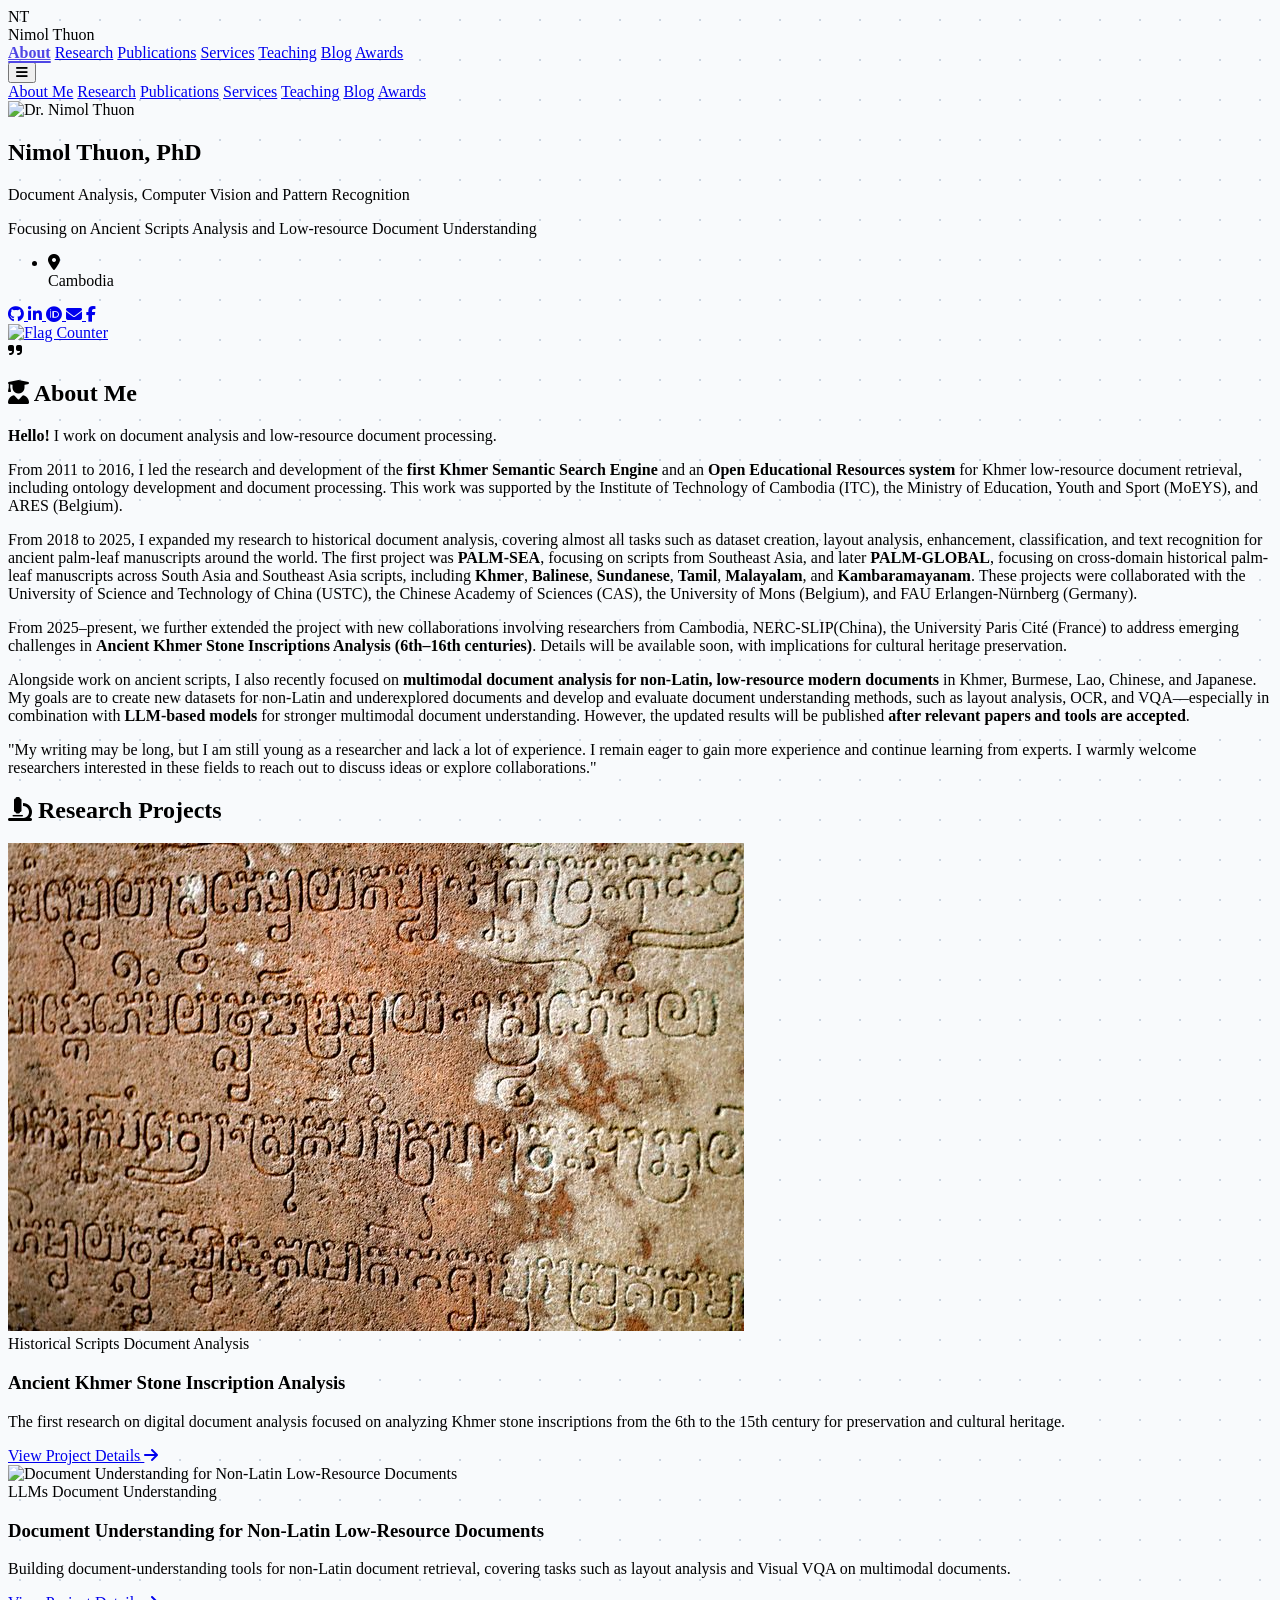
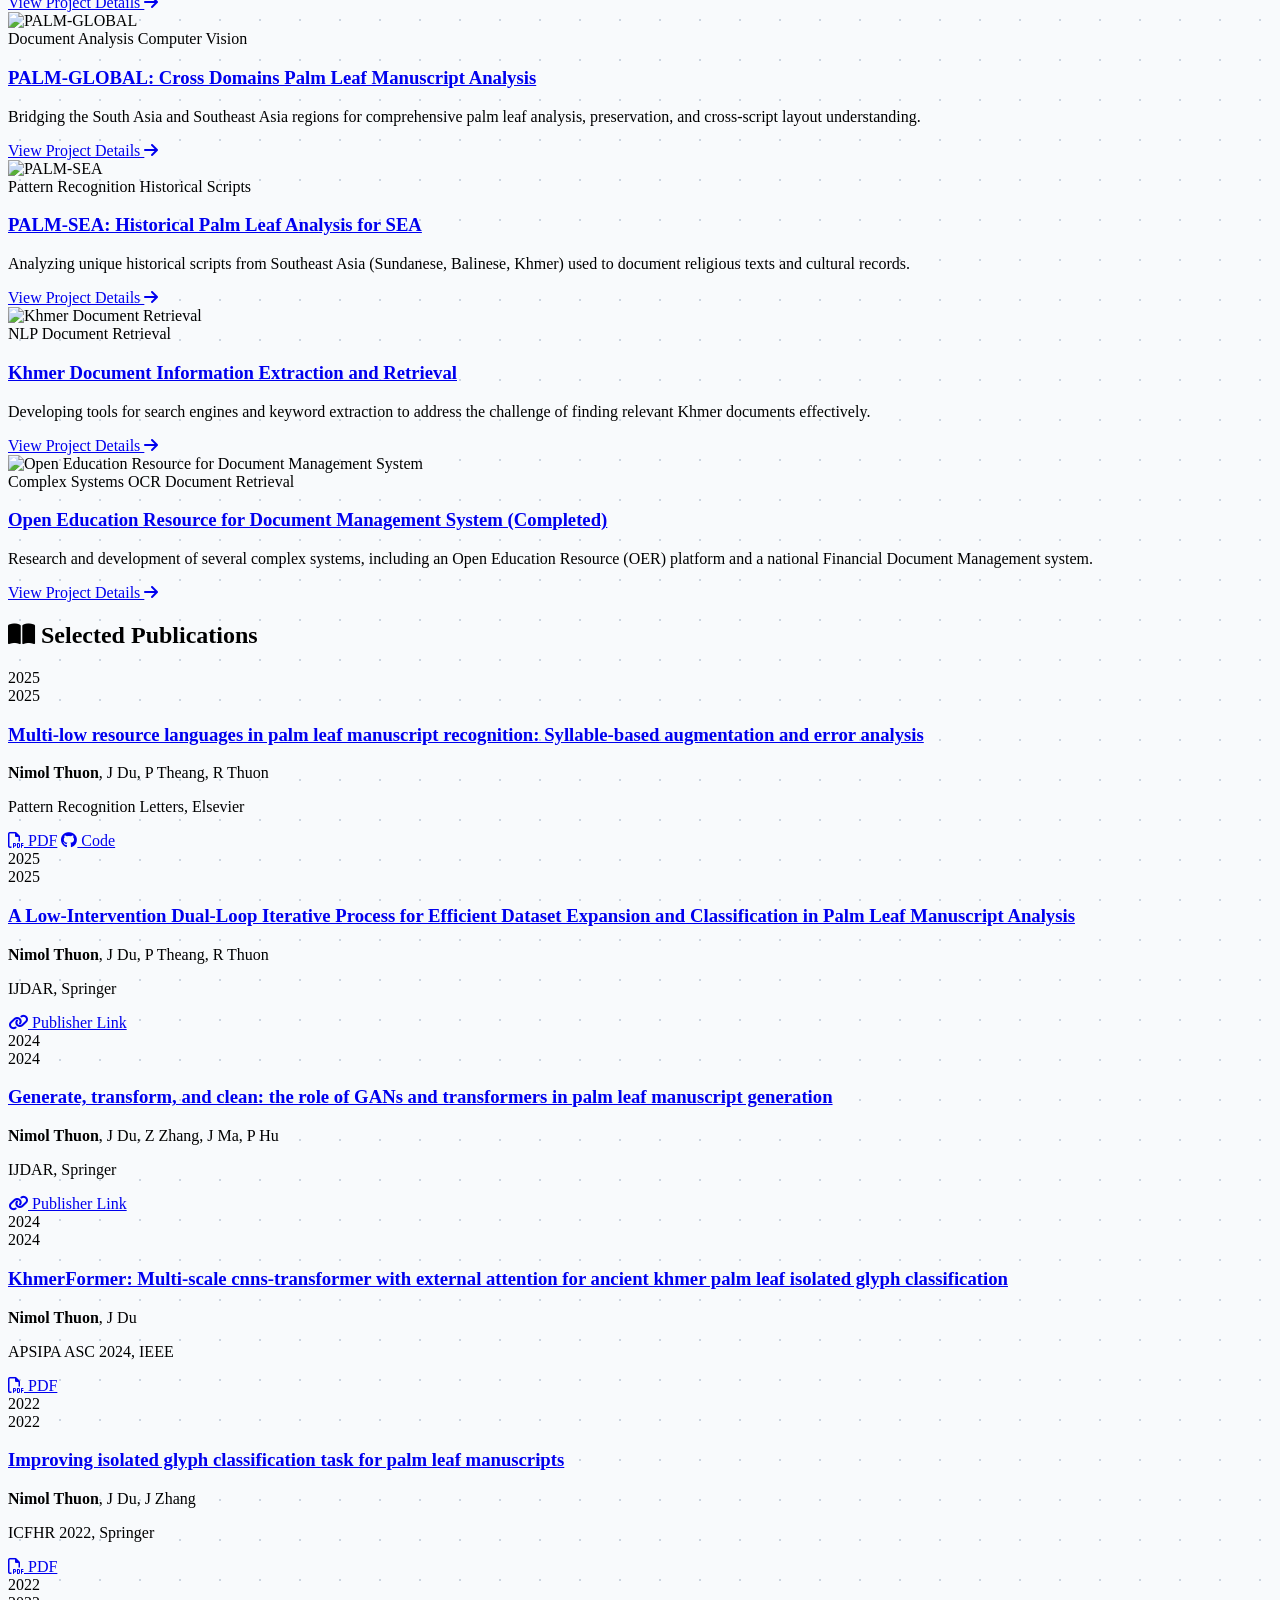
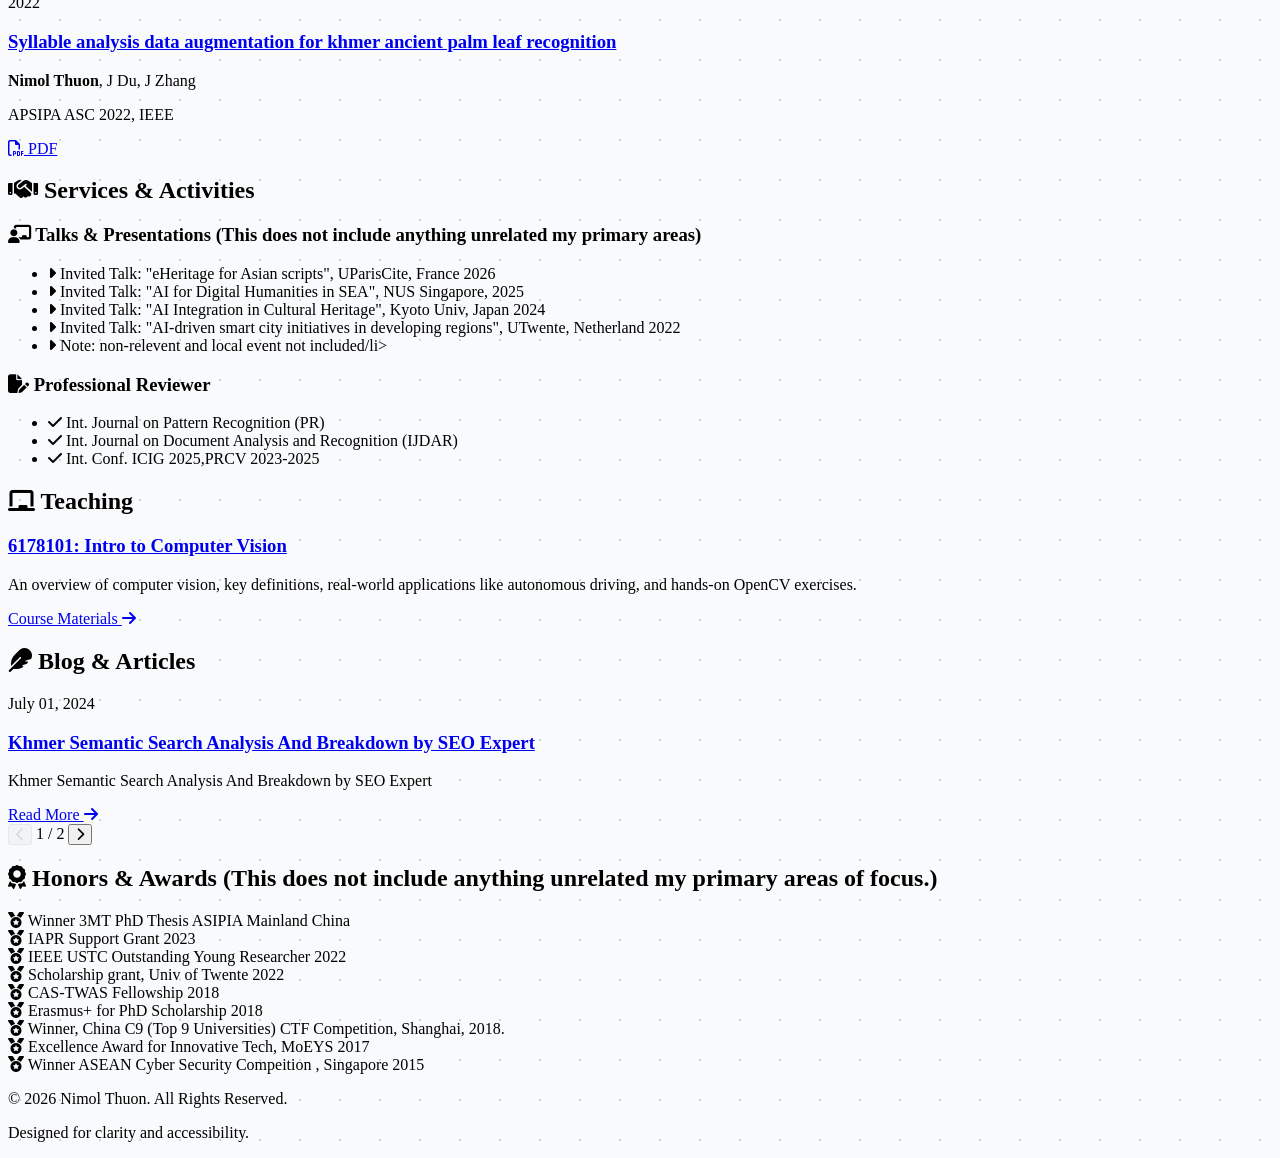
==== index.html @ baeb7741 "Update index.html" ====
<!DOCTYPE html>
<html lang="en" class="scroll-smooth">
<head>
    <meta charset="UTF-8">
    <meta name="viewport" content="width=device-width, initial-scale=1.0">
    <title>Nimol Thuon - Academic Profile</title>
    <!-- Tailwind CSS -->
    <script src="https://cdn.tailwindcss.com"></script>
    <!-- Google Fonts: Inter & Merriweather (for a professional academic touch) -->
    <link rel="preconnect" href="https://fonts.googleapis.com">
    <link rel="preconnect" href="https://fonts.gstatic.com" crossorigin>
    <link href="https://fonts.googleapis.com/css2?family=Inter:wght@300;400;500;600;700&family=Merriweather:ital,wght@0,400;0,700;1,400&display=swap" rel="stylesheet">
    <!-- Font Awesome for icons -->
    <link rel="stylesheet" href="https://cdnjs.cloudflare.com/ajax/libs/font-awesome/6.4.0/css/all.min.css">
    
    <script>
        tailwind.config = {
            theme: {
                extend: {
                    fontFamily: {
                        sans: ['Inter', 'sans-serif'],
                        serif: ['Merriweather', 'serif'],
                    },
                    colors: {
                        brand: {
                            50: '#eef2ff',
                            100: '#e0e7ff',
                            500: '#6366f1',
                            600: '#4f46e5',
                            700: '#4338ca',
                            900: '#312e81',
                        }
                    }
                }
            }
        }
    </script>
    <style>
        /* Custom styles & smooth visual enhancements */
        body {
            background-color: #f8fafc;
            background-image: radial-gradient(#cbd5e1 1px, transparent 1px);
            background-size: 40px 40px;
        }
        
        .nav-link.active {
            color: #4f46e5; /* brand-600 */
            font-weight: 600;
        }
        .nav-link.active::after {
            content: '';
            position: absolute;
            bottom: -2px;
            left: 0;
            width: 100%;
            height: 2px;
            background-color: #4f46e5;
            border-radius: 2px;
        }
        .nav-link {
            position: relative;
            transition: all 0.2s ease-in-out;
        }
        
        /* Custom scrollbar */
        ::-webkit-scrollbar { width: 8px; }
        ::-webkit-scrollbar-track { background: transparent; }
        ::-webkit-scrollbar-thumb { background: #cbd5e1; border-radius: 10px; }
        ::-webkit-scrollbar-thumb:hover { background: #94a3b8; }
        
        /* Interactive Cards */
        .hover-card-effect {
            transition: all 0.3s cubic-bezier(0.4, 0, 0.2, 1);
        }
        .hover-card-effect:hover {
            transform: translateY(-4px);
            box-shadow: 0 12px 24px -8px rgba(0, 0, 0, 0.08);
        }
        
        .pagination-btn:disabled {
            opacity: 0.4;
            cursor: not-allowed;
        }
    </style>
</head>
<body class="text-slate-700 font-sans antialiased selection:bg-brand-100 selection:text-brand-900">

    <!-- Top Navigation Bar -->
    <nav class="bg-white/90 backdrop-blur-md shadow-sm fixed top-0 left-0 right-0 z-50 border-b border-slate-200/60">
        <div class="max-w-7xl mx-auto px-4 sm:px-6 lg:px-8">
            <div class="flex items-center justify-between h-16">
                <div class="flex items-center gap-3">
                    <div class="w-8 h-8 rounded-full bg-gradient-to-br from-brand-500 to-indigo-700 text-white flex items-center justify-center font-bold font-serif shadow-sm">NT</div>
                    <span class="font-bold text-lg text-slate-800 tracking-tight">Nimol Thuon</span>
                </div>
                <div class="hidden md:block">
                    <div id="nav-links" class="ml-10 flex items-baseline space-x-6">
                        <a href="#about" class="nav-link py-2 text-sm font-medium text-slate-600 hover:text-brand-600">About</a>
                        <a href="#research" class="nav-link py-2 text-sm font-medium text-slate-600 hover:text-brand-600">Research</a>
                        <a href="#publications" class="nav-link py-2 text-sm font-medium text-slate-600 hover:text-brand-600">Publications</a>
                        <a href="#services" class="nav-link py-2 text-sm font-medium text-slate-600 hover:text-brand-600">Services</a>
                        <a href="#teaching" class="nav-link py-2 text-sm font-medium text-slate-600 hover:text-brand-600">Teaching</a>
                        <a href="#news" class="nav-link py-2 text-sm font-medium text-slate-600 hover:text-brand-600">Blog</a>
                        <a href="#awards" class="nav-link py-2 text-sm font-medium text-slate-600 hover:text-brand-600">Awards</a>
                    </div>
                </div>
                <!-- Mobile menu button -->
                <div class="-mr-2 flex md:hidden">
                    <button id="mobile-menu-button" type="button" class="inline-flex items-center justify-center p-2 rounded-md text-slate-500 hover:text-brand-600 hover:bg-brand-50 focus:outline-none transition-colors" aria-controls="mobile-menu" aria-expanded="false">
                        <i class="fa-solid fa-bars text-xl"></i>
                    </button>
                </div>
            </div>
        </div>
        <!-- Mobile menu -->
        <div class="md:hidden hidden bg-white border-t border-slate-100 shadow-lg absolute w-full" id="mobile-menu">
            <div class="px-4 pt-2 pb-4 space-y-1">
                <a href="#about" class="block px-3 py-2 rounded-md text-base font-medium text-slate-600 hover:text-brand-600 hover:bg-brand-50">About Me</a>
                <a href="#research" class="block px-3 py-2 rounded-md text-base font-medium text-slate-600 hover:text-brand-600 hover:bg-brand-50">Research</a>
                <a href="#publications" class="block px-3 py-2 rounded-md text-base font-medium text-slate-600 hover:text-brand-600 hover:bg-brand-50">Publications</a>
                <a href="#services" class="block px-3 py-2 rounded-md text-base font-medium text-slate-600 hover:text-brand-600 hover:bg-brand-50">Services</a>
                <a href="#teaching" class="block px-3 py-2 rounded-md text-base font-medium text-slate-600 hover:text-brand-600 hover:bg-brand-50">Teaching</a>
                <a href="#news" class="block px-3 py-2 rounded-md text-base font-medium text-slate-600 hover:text-brand-600 hover:bg-brand-50">Blog</a>
                <a href="#awards" class="block px-3 py-2 rounded-md text-base font-medium text-slate-600 hover:text-brand-600 hover:bg-brand-50">Awards</a>
            </div>
        </div>
    </nav>

    <!-- Main Content -->
    <div class="max-w-7xl mx-auto px-4 sm:px-6 lg:px-8 pt-28 pb-16">
        <div class="lg:flex lg:space-x-10">

            <!-- Left Column (Sticky Profile) -->
            <aside class="lg:w-[320px] lg:shrink-0 lg:sticky lg:top-28 self-start mb-8 lg:mb-0">
                <div class="bg-white/80 backdrop-blur-sm p-8 rounded-2xl shadow-[0_0_40px_-10px_rgba(0,0,0,0.05)] border border-slate-100">
                    <div class="flex flex-col items-center text-center">
                        <div class="relative mb-5 group">
                            <div class="absolute inset-0 bg-brand-500 rounded-full blur opacity-20 group-hover:opacity-40 transition-opacity duration-300"></div>
                            <img src="pics/profile.jpg" 
                                 onerror="this.onerror=null;this.src='https://placehold.co/256x256/eef2ff/4f46e5?text=NT&font=inter';" 
                                 alt="Dr. Nimol Thuon" 
                                 class="relative w-36 h-36 object-cover rounded-full border-4 border-white shadow-md">
                        </div>
                        <h1 class="text-2xl font-bold text-slate-900 tracking-tight">Nimol Thuon, PhD</h1>
                        <p class="mt-2 text-sm text-brand-600 font-medium">Document Analysis, Computer Vision and Pattern Recognition</p>
                        <p class="mt-2 text-xs text-slate-500 px-4">Focusing on Ancient Scripts Analysis and Low-resource Document Understanding</p>
                    </div>
                    
                    <div class="mt-8 pt-6 border-t border-slate-100">
                        <ul class="space-y-4 text-sm text-slate-600">
                            <li class="flex items-center group">
                                <div class="w-8 h-8 rounded-full bg-slate-50 text-slate-400 flex items-center justify-center mr-3 group-hover:bg-brand-50 group-hover:text-brand-600 transition-colors">
                                    <i class="fa-solid fa-location-dot"></i>
                                </div>
                                <span class="font-medium">Cambodia</span>
                            </li>
                        </ul>
                    </div>

             <!-- Social Icons Row -->
<div class="mt-8 flex justify-center gap-3">
  <a href="https://github.com/back-kh" target="_blank" class="w-10 h-10 rounded-full bg-slate-100 text-slate-600 flex items-center justify-center hover:bg-slate-800 hover:text-white transition-all shadow-sm hover:shadow-md" title="GitHub">
    <i class="fa-brands fa-github text-lg"></i>
  </a>

  <a href="https://it.linkedin.com/in/thuon-nimol-12b998282?trk=people_directory" target="_blank" class="w-10 h-10 rounded-full bg-slate-100 text-slate-600 flex items-center justify-center hover:bg-[#0A66C2] hover:text-white transition-all shadow-sm hover:shadow-md" title="LinkedIn">
    <i class="fa-brands fa-linkedin-in text-lg"></i>
  </a>

  <a href="https://orcid.org/0000-0001-6672-1933" target="_blank" class="w-10 h-10 rounded-full bg-slate-100 text-slate-600 flex items-center justify-center hover:bg-[#A6CE39] hover:text-white transition-all shadow-sm hover:shadow-md" title="ORCID">
    <i class="fa-brands fa-orcid text-lg"></i>
  </a>

  <!-- Email -->
  <a href="mailto:nimol.thuon@gmail.com" class="w-10 h-10 rounded-full bg-slate-100 text-slate-600 flex items-center justify-center hover:bg-slate-800 hover:text-white transition-all shadow-sm hover:shadow-md" title="Email">
    <i class="fa-solid fa-envelope text-lg"></i>
  </a>

  <!-- Facebook -->
  <a href="https://www.facebook.com/tttta1212" target="_blank" class="w-10 h-10 rounded-full bg-slate-100 text-slate-600 flex items-center justify-center hover:bg-[#1877F2] hover:text-white transition-all shadow-sm hover:shadow-md" title="Facebook">
    <i class="fa-brands fa-facebook-f text-lg"></i>
  </a>
</div>
                </div>

                <!-- Flag Counter Card -->
                <div class="mt-6 bg-white/80 backdrop-blur-sm p-4 rounded-2xl shadow-[0_0_40px_-10px_rgba(0,0,0,0.05)] border border-slate-100 flex justify-center overflow-hidden">
                    <a href="https://info.flagcounter.com/6BvX" class="opacity-80 hover:opacity-100 transition-opacity">
                        <img src="https://s05.flagcounter.com/count/6BvX/bg_FFFDF7/txt_000000/border_0E73CC/columns_5/maxflags_10/viewers_0/labels_1/pageviews_1/flags_0/percent_1/" alt="Flag Counter" class="rounded" border="0">
                    </a>
                </div>
            </aside>

            <!-- Right Column (Scrollable Content) -->
            <main class="lg:flex-1 space-y-10">
                
                <!-- About Me Section -->
                <section id="about" class="bg-white p-8 md:p-10 rounded-3xl shadow-[0_0_40px_-10px_rgba(0,0,0,0.05)] border border-slate-100 scroll-mt-24 relative overflow-hidden">
                    <div class="absolute top-0 right-0 p-8 opacity-5">
                        <i class="fa-solid fa-quote-right text-8xl"></i>
                    </div>
                    <h2 class="text-2xl font-bold text-slate-900 mb-6 flex items-center gap-3 font-serif">
                        <span class="w-8 h-8 rounded-lg bg-brand-100 text-brand-600 flex items-center justify-center text-sm"><i class="fa-solid fa-user-graduate"></i></span>
                        About Me
                    </h2>
                    <div class="space-y-4 text-slate-600 leading-relaxed relative z-10">
    <p><strong>Hello!</strong> I work on document analysis and low-resource document processing.</p>

<p>
  From 2011 to 2016, I led the research and development of the <strong>first Khmer Semantic Search Engine</strong> and an
  <strong>Open Educational Resources system</strong> for Khmer low-resource document retrieval, including ontology development
  and document processing. This work was supported by the Institute of Technology of Cambodia (ITC),
  the Ministry of Education, Youth and Sport (MoEYS), and ARES (Belgium).
</p>

<p>
  From 2018 to 2025, I expanded my research to historical document analysis, covering almost all tasks such as
  dataset creation, layout analysis, enhancement, classification, and text recognition for ancient palm-leaf manuscripts
  around the world. The first project was <strong>PALM-SEA</strong>, focusing on scripts from Southeast Asia, and later
  <strong>PALM-GLOBAL</strong>, focusing on cross-domain historical palm-leaf manuscripts across South Asia
 and Southeast Asia scripts, including <strong>Khmer</strong>, <strong>Balinese</strong>,
  <strong>Sundanese</strong>, <strong>Tamil</strong>, <strong>Malayalam</strong>, and <strong>Kambaramayanam</strong>.
  These projects were collaborated with the University of Science and Technology of China (USTC), the Chinese Academy of Sciences (CAS),
  the University of Mons (Belgium), and FAU Erlangen-Nürnberg (Germany).
</p>

    <p>
      From 2025–present, we further extended the project with new collaborations involving researchers from Cambodia, NERC-SLIP(China), the University Paris Cité (France) 
      to address emerging challenges in <strong>Ancient Khmer Stone Inscriptions Analysis (6th–16th centuries)</strong>.
      Details will be available soon, with implications for cultural heritage preservation.
    </p>

    <p>
      Alongside work on ancient scripts, I also recently focused on
      <strong>multimodal document analysis for non-Latin, low-resource modern documents</strong>
      in Khmer, Burmese, Lao, Chinese, and Japanese. My goals are to create new datasets for non-Latin and underexplored documents and develop and evaluate document understanding methods, such as layout analysis, OCR, and VQA—especially in combination with
      <strong>LLM-based models</strong> for stronger multimodal document understanding. However, the updated results will be published <strong>after relevant papers and tools are accepted</strong>.
    </p>
                        <div class="bg-brand-50 border-l-4 border-brand-500 p-5 rounded-r-lg mt-6">
                            <p class="text-brand-900 text-sm font-medium italic">
                                "My writing may be long, but I am still young as a researcher and lack a lot of experience. I remain eager to gain more experience and continue learning from experts. I warmly welcome researchers interested in these fields to reach out to discuss ideas or explore collaborations."
                            </p>
                        </div>
                    </div>
                </section>
                
                <!-- Research Projects Section -->
                <section id="research" class="bg-white p-8 md:p-10 rounded-3xl shadow-[0_0_40px_-10px_rgba(0,0,0,0.05)] border border-slate-100 scroll-mt-24">
                    <h2 class="text-2xl font-bold text-slate-900 mb-8 flex items-center gap-3 font-serif">
                        <span class="w-8 h-8 rounded-lg bg-emerald-100 text-emerald-600 flex items-center justify-center text-sm"><i class="fa-solid fa-microscope"></i></span>
                        Research Projects
                    </h2>
                    <div class="space-y-6">
                         <!-- Project Card 4 -->
                        <div class="hover-card-effect group flex flex-col md:flex-row gap-6 p-5 border border-slate-100 rounded-2xl bg-slate-50/50">
                            <div class="md:w-48 shrink-0 overflow-hidden rounded-xl bg-white shadow-sm">
                                <img src="pics/KSI1.jpg" onerror="this.onerror=null;this.src='https://placehold.co/400x300/eef2ff/4f46e5?text=KSI';" alt="Ancient Khmer Stone Inscription Analysis" class="w-full h-40 md:h-full object-cover group-hover:scale-105 transition-transform duration-500">
                            </div>
                            <div class="flex-1 flex flex-col justify-center">
                                <div class="flex flex-wrap gap-2 mb-3">
                                    <span class="px-2.5 py-1 bg-white border border-slate-200 text-slate-600 text-xs rounded-full font-medium shadow-sm">Historical Scripts</span>
                                    <span class="px-2.5 py-1 bg-white border border-slate-200 text-slate-600 text-xs rounded-full font-medium shadow-sm">Document Analysis</span>
                                </div>
                                <h3 class="text-lg font-bold text-slate-900 group-hover:text-brand-600 transition-colors">Ancient Khmer Stone Inscription Analysis</h3>
                                <p class="mt-2 text-slate-600 text-sm leading-relaxed">The first research on digital document analysis focused on analyzing Khmer stone inscriptions from the 6th to the 15th century for preservation and cultural heritage.</p>
                                <div class="mt-4 flex items-center text-brand-600 text-sm font-semibold">
                                                                    <a href="KSI\index.html" class="mt-4 inline-flex items-center text-brand-600 hover:text-brand-700 text-sm font-semibold">
                                    View Project Details <i class="fa-solid fa-arrow-right ml-1 transition-transform group-hover:translate-x-1"></i>
                                </a>
                                </div>
                            </div>
                        </div>
                         <!-- Project Card 4 -->
                        <div class="hover-card-effect group flex flex-col md:flex-row gap-6 p-5 border border-slate-100 rounded-2xl bg-slate-50/50">
                            <div class="md:w-48 shrink-0 overflow-hidden rounded-xl bg-white shadow-sm">
                                <img src="p4.jpg" onerror="this.onerror=null;this.src='https://placehold.co/400x300/eef2ff/4f46e5?text=Form+Understanding';" alt="Document Understanding for Non-Latin Low-Resource Documents" class="w-full h-40 md:h-full object-cover group-hover:scale-105 transition-transform duration-500">
                            </div>
                            <div class="flex-1 flex flex-col justify-center">
                                <div class="flex flex-wrap gap-2 mb-3">
                                    <span class="px-2.5 py-1 bg-white border border-slate-200 text-slate-600 text-xs rounded-full font-medium shadow-sm">LLMs</span>
                                    <span class="px-2.5 py-1 bg-white border border-slate-200 text-slate-600 text-xs rounded-full font-medium shadow-sm">Document Understanding</span>
                                </div>
                                <h3 class="text-lg font-bold text-slate-900 group-hover:text-brand-600 transition-colors">Document Understanding for Non-Latin Low-Resource Documents</h3>
                                <p class="mt-2 text-slate-600 text-sm leading-relaxed">Building document-understanding tools for non-Latin document retrieval, covering tasks such as layout analysis and Visual VQA on multimodal documents.</p>
                                <div class="mt-4 flex items-center text-brand-600 text-sm font-semibold">
                                                                    <a href="project\MD\index.html" class="mt-4 inline-flex items-center text-brand-600 hover:text-brand-700 text-sm font-semibold">
                                    View Project Details <i class="fa-solid fa-arrow-right ml-1 transition-transform group-hover:translate-x-1"></i>
                                </a>
                                </div>
                            </div>
                        </div>
                        <!-- Project Card 1 -->
                        <div class="hover-card-effect group flex flex-col md:flex-row gap-6 p-5 border border-slate-100 rounded-2xl bg-slate-50/50">
                            <div class="md:w-48 shrink-0 overflow-hidden rounded-xl bg-white shadow-sm">
                                <img src="project/PLA-1/project.jpg" onerror="this.onerror=null;this.src='https://placehold.co/400x300/eef2ff/4f46e5?text=PALM-GLOBAL';" alt="PALM-GLOBAL" class="w-full h-40 md:h-full object-cover group-hover:scale-105 transition-transform duration-500">
                            </div>
                            <div class="flex-1 flex flex-col justify-center">
                                <div class="flex flex-wrap gap-2 mb-3">
                                    <span class="px-2.5 py-1 bg-white border border-slate-200 text-slate-600 text-xs rounded-full font-medium shadow-sm">Document Analysis</span>
                                    <span class="px-2.5 py-1 bg-white border border-slate-200 text-slate-600 text-xs rounded-full font-medium shadow-sm">Computer Vision</span>
                                </div>
                                <h3 class="text-lg font-bold text-slate-900 group-hover:text-brand-600 transition-colors"><a href="project/PLA-1/index.html">PALM-GLOBAL: Cross Domains Palm Leaf Manuscript Analysis</a></h3>
                                <p class="mt-2 text-slate-600 text-sm leading-relaxed">Bridging the South Asia and Southeast Asia regions for comprehensive palm leaf analysis, preservation, and cross-script layout understanding.</p>
                                <a href="project/PLA-1/index.html" class="mt-4 inline-flex items-center text-brand-600 hover:text-brand-700 text-sm font-semibold">
                                    View Project Details <i class="fa-solid fa-arrow-right ml-1 transition-transform group-hover:translate-x-1"></i>
                                </a>
                            </div>
                        </div>

                        <!-- Project Card 2 -->
                        <div class="hover-card-effect group flex flex-col md:flex-row gap-6 p-5 border border-slate-100 rounded-2xl bg-slate-50/50">
                            <div class="md:w-48 shrink-0 overflow-hidden rounded-xl bg-white shadow-sm">
                                <img src="project/PLA/project.jpg" onerror="this.onerror=null;this.src='https://placehold.co/400x300/eef2ff/4f46e5?text=PALM-SEA';" alt="PALM-SEA" class="w-full h-40 md:h-full object-cover group-hover:scale-105 transition-transform duration-500">
                            </div>
                            <div class="flex-1 flex flex-col justify-center">
                                <div class="flex flex-wrap gap-2 mb-3">
                                    <span class="px-2.5 py-1 bg-white border border-slate-200 text-slate-600 text-xs rounded-full font-medium shadow-sm">Pattern Recognition</span>
                                    <span class="px-2.5 py-1 bg-white border border-slate-200 text-slate-600 text-xs rounded-full font-medium shadow-sm">Historical Scripts</span>
                                </div>
                                <h3 class="text-lg font-bold text-slate-900 group-hover:text-brand-600 transition-colors"><a href="project/PLA/PLA.html">PALM-SEA: Historical Palm Leaf Analysis for SEA</a></h3>
                                <p class="mt-2 text-slate-600 text-sm leading-relaxed">Analyzing unique historical scripts from Southeast Asia (Sundanese, Balinese, Khmer) used to document religious texts and cultural records.</p>
                                <a href="project/PLA/PLA.html" class="mt-4 inline-flex items-center text-brand-600 hover:text-brand-700 text-sm font-semibold">
                                    View Project Details <i class="fa-solid fa-arrow-right ml-1 transition-transform group-hover:translate-x-1"></i>
                                </a>
                            </div>
                        </div>

                        <!-- Project Card 3 -->
                        <div class="hover-card-effect group flex flex-col md:flex-row gap-6 p-5 border border-slate-100 rounded-2xl bg-slate-50/50">
                            <div class="md:w-48 shrink-0 overflow-hidden rounded-xl bg-white shadow-sm">
                                <img src="project/KSE/assets/fig2.png" onerror="this.onerror=null;this.src='https://placehold.co/400x300/eef2ff/4f46e5?text=Khmer+Retrieval';" alt="Khmer Document Retrieval" class="w-full h-40 md:h-full object-cover group-hover:scale-105 transition-transform duration-500">
                            </div>
                            <div class="flex-1 flex flex-col justify-center">
                                <div class="flex flex-wrap gap-2 mb-3">
                                    <span class="px-2.5 py-1 bg-white border border-slate-200 text-slate-600 text-xs rounded-full font-medium shadow-sm">NLP</span>
                                    <span class="px-2.5 py-1 bg-white border border-slate-200 text-slate-600 text-xs rounded-full font-medium shadow-sm">Document Retrieval</span>
                                </div>
                                <h3 class="text-lg font-bold text-slate-900 group-hover:text-brand-600 transition-colors"><a href="project\KSE\index.html">Khmer Document Information Extraction and Retrieval</a></h3>
                                <p class="mt-2 text-slate-600 text-sm leading-relaxed">Developing tools for search engines and keyword extraction to address the challenge of finding relevant Khmer documents effectively.</p>
                                <a href="project\KSE\index.html" class="mt-4 inline-flex items-center text-brand-600 hover:text-brand-700 text-sm font-semibold">
                                    View Project Details <i class="fa-solid fa-arrow-right ml-1 transition-transform group-hover:translate-x-1"></i>
                                </a>
                            </div>
                        </div>

                        <!-- Project Card 5 -->
                        <div class="hover-card-effect group flex flex-col md:flex-row gap-6 p-5 border border-slate-100 rounded-2xl bg-slate-50/50">
                            <div class="md:w-48 shrink-0 overflow-hidden rounded-xl bg-white shadow-sm">
                                <img src="p5.png" onerror="this.onerror=null;this.src='https://placehold.co/400x300/eef2ff/4f46e5?text=OER+System';" alt="Open Education Resource for Document Management System" class="w-full h-40 md:h-full object-cover group-hover:scale-105 transition-transform duration-500">
                            </div>
                            <div class="flex-1 flex flex-col justify-center">
                                <div class="flex flex-wrap gap-2 mb-3">
                                    <span class="px-2.5 py-1 bg-white border border-slate-200 text-slate-600 text-xs rounded-full font-medium shadow-sm">Complex Systems</span>
                                    <span class="px-2.5 py-1 bg-white border border-slate-200 text-slate-600 text-xs rounded-full font-medium shadow-sm">OCR</span>
                                    <span class="px-2.5 py-1 bg-white border border-slate-200 text-slate-600 text-xs rounded-full font-medium shadow-sm">Document Retrieval</span>
                                </div>
                                <h3 class="text-lg font-bold text-slate-900 group-hover:text-brand-600 transition-colors"><a href="https://hal.science/hal-05072234v1/document">Open Education Resource for Document Management System (Completed)</a></h3>
                                <p class="mt-2 text-slate-600 text-sm leading-relaxed">Research and development of several complex systems, including an Open Education Resource (OER) platform and a national Financial Document Management system.</p>
                                <a href="https://hal.science/hal-05072234v1/document" class="mt-4 inline-flex items-center text-brand-600 hover:text-brand-700 text-sm font-semibold">
                                    View Project Details <i class="fa-solid fa-arrow-right ml-1 transition-transform group-hover:translate-x-1"></i>
                                </a>
                            </div>
                        </div>

                    </div>
                </section>

                <!-- Publications Section -->
                <section id="publications" class="bg-white p-8 md:p-10 rounded-3xl shadow-[0_0_40px_-10px_rgba(0,0,0,0.05)] border border-slate-100 scroll-mt-24">
                    <h2 class="text-2xl font-bold text-slate-900 mb-8 flex items-center gap-3 font-serif">
                        <span class="w-8 h-8 rounded-lg bg-blue-100 text-blue-600 flex items-center justify-center text-sm"><i class="fa-solid fa-book-open"></i></span>
                        Selected Publications
                    </h2>
                    
                    <div class="space-y-6">
                        
                        <!-- Publication 1 -->
                        <div class="group relative pl-6 md:pl-0">
                            <div class="hidden md:block absolute left-0 top-0 bottom-0 w-0.5 bg-slate-100 ml-[104px]"></div>
                            
                            <div class="md:flex items-start gap-8 relative">
                                <div class="hidden md:flex flex-col items-center w-24 shrink-0 pt-1">
                                    <span class="text-lg font-bold text-slate-300 group-hover:text-brand-500 transition-colors">2025</span>
                                    <div class="w-3 h-3 rounded-full bg-white border-2 border-brand-500 z-10 my-2 shadow-sm"></div>
                                </div>
                                
                                <div class="bg-white border border-slate-100 p-5 rounded-2xl shadow-sm hover:shadow-md transition-shadow flex-1">
                                    <span class="md:hidden inline-block px-2 py-1 bg-slate-100 text-slate-600 text-xs font-bold rounded mb-3">2025</span>
                                    <h3 class="font-bold text-slate-800 text-lg leading-snug"><a href="https://www.sciencedirect.com/science/article/pii/S0167865525001734" class="hover:text-brand-600 transition-colors">Multi-low resource languages in palm leaf manuscript recognition: Syllable-based augmentation and error analysis</a></h3>
                                    <p class="text-sm text-slate-600 mt-2"><strong class="text-slate-900">Nimol Thuon</strong>, J Du, P Theang, R Thuon</p>
                                    <p class="text-sm text-brand-600/80 font-medium mt-1 italic">Pattern Recognition Letters, Elsevier</p>
                                    
                                    <div class="mt-4 flex gap-3">
                                        <a href="https://www.sciencedirect.com/science/article/pii/S0167865525001734" class="inline-flex items-center px-3 py-1.5 bg-slate-50 text-slate-700 hover:bg-brand-50 hover:text-brand-700 rounded-lg text-xs font-semibold border border-slate-200 transition-colors"><i class="fa-regular fa-file-pdf mr-1.5"></i> PDF</a>
                                        <a href="https://github.com/back-kh/SADA" class="inline-flex items-center px-3 py-1.5 bg-slate-50 text-slate-700 hover:bg-slate-800 hover:text-white rounded-lg text-xs font-semibold border border-slate-200 transition-colors"><i class="fa-brands fa-github mr-1.5"></i> Code</a>
                                    </div>
                                </div>
                            </div>
                        </div>

                        <!-- Publication 2 -->
                        <div class="group relative pl-6 md:pl-0">
                            <div class="hidden md:block absolute left-0 top-0 bottom-0 w-0.5 bg-slate-100 ml-[104px]"></div>
                            <div class="md:flex items-start gap-8 relative">
                                <div class="hidden md:flex flex-col items-center w-24 shrink-0 pt-1">
                                    <span class="text-lg font-bold text-slate-300 group-hover:text-brand-500 transition-colors">2025</span>
                                    <div class="w-3 h-3 rounded-full bg-white border-2 border-slate-300 group-hover:border-brand-500 transition-colors z-10 my-2"></div>
                                </div>
                                
                                <div class="bg-white border border-slate-100 p-5 rounded-2xl shadow-sm hover:shadow-md transition-shadow flex-1">
                                    <span class="md:hidden inline-block px-2 py-1 bg-slate-100 text-slate-600 text-xs font-bold rounded mb-3">2025</span>
                                    <h3 class="font-bold text-slate-800 text-lg leading-snug"><a href="https://link.springer.com/article/10.1007/s10032-025-00532-y" class="hover:text-brand-600 transition-colors">A Low-Intervention Dual-Loop Iterative Process for Efficient Dataset Expansion and Classification in Palm Leaf Manuscript Analysis</a></h3>
                                    <p class="text-sm text-slate-600 mt-2"><strong class="text-slate-900">Nimol Thuon</strong>, J Du, P Theang, R Thuon</p>
                                    <p class="text-sm text-brand-600/80 font-medium mt-1 italic">IJDAR, Springer</p>
                                    <div class="mt-4 flex gap-3">
                                        <a href="https://link.springer.com/article/10.1007/s10032-025-00532-y" class="inline-flex items-center px-3 py-1.5 bg-slate-50 text-slate-700 hover:bg-brand-50 hover:text-brand-700 rounded-lg text-xs font-semibold border border-slate-200 transition-colors"><i class="fa-solid fa-link mr-1.5"></i> Publisher Link</a>
                                    </div>
                                </div>
                            </div>
                        </div>

                        <!-- Publication 3 -->
                        <div class="group relative pl-6 md:pl-0">
                            <div class="hidden md:block absolute left-0 top-0 bottom-0 w-0.5 bg-slate-100 ml-[104px]"></div>
                            <div class="md:flex items-start gap-8 relative">
                                <div class="hidden md:flex flex-col items-center w-24 shrink-0 pt-1">
                                    <span class="text-lg font-bold text-slate-300 group-hover:text-brand-500 transition-colors">2024</span>
                                    <div class="w-3 h-3 rounded-full bg-white border-2 border-slate-300 group-hover:border-brand-500 transition-colors z-10 my-2"></div>
                                </div>
                                
                                <div class="bg-white border border-slate-100 p-5 rounded-2xl shadow-sm hover:shadow-md transition-shadow flex-1">
                                    <span class="md:hidden inline-block px-2 py-1 bg-slate-100 text-slate-600 text-xs font-bold rounded mb-3">2024</span>
                                    <h3 class="font-bold text-slate-800 text-lg leading-snug"><a href="https://link.springer.com/article/10.1007/s10032-024-00472-z" class="hover:text-brand-600 transition-colors">Generate, transform, and clean: the role of GANs and transformers in palm leaf manuscript generation</a></h3>
                                    <p class="text-sm text-slate-600 mt-2"><strong class="text-slate-900">Nimol Thuon</strong>, J Du, Z Zhang, J Ma, P Hu</p>
                                    <p class="text-sm text-brand-600/80 font-medium mt-1 italic">IJDAR, Springer</p>
                                    <div class="mt-4 flex gap-3">
                                        <a href="https://link.springer.com/article/10.1007/s10032-024-00472-z" class="inline-flex items-center px-3 py-1.5 bg-slate-50 text-slate-700 hover:bg-brand-50 hover:text-brand-700 rounded-lg text-xs font-semibold border border-slate-200 transition-colors"><i class="fa-solid fa-link mr-1.5"></i> Publisher Link</a>
                                    </div>
                                </div>
                            </div>
                        </div>

                        <!-- Publication 4 -->
                        <div class="group relative pl-6 md:pl-0">
                            <div class="hidden md:block absolute left-0 top-0 bottom-0 w-0.5 bg-slate-100 ml-[104px]"></div>
                            <div class="md:flex items-start gap-8 relative">
                                <div class="hidden md:flex flex-col items-center w-24 shrink-0 pt-1">
                                    <span class="text-lg font-bold text-slate-300 group-hover:text-brand-500 transition-colors">2024</span>
                                    <div class="w-3 h-3 rounded-full bg-white border-2 border-slate-300 group-hover:border-brand-500 transition-colors z-10 my-2"></div>
                                </div>
                                
                                <div class="bg-white border border-slate-100 p-5 rounded-2xl shadow-sm hover:shadow-md transition-shadow flex-1">
                                    <span class="md:hidden inline-block px-2 py-1 bg-slate-100 text-slate-600 text-xs font-bold rounded mb-3">2024</span>
                                    <h3 class="font-bold text-slate-800 text-lg leading-snug"><a href="https://ieeexplore.ieee.org/abstract/document/10849201/" class="hover:text-brand-600 transition-colors">KhmerFormer: Multi-scale cnns-transformer with external attention for ancient khmer palm leaf isolated glyph classification</a></h3>
                                    <p class="text-sm text-slate-600 mt-2"><strong class="text-slate-900">Nimol Thuon</strong>, J Du</p>
                                    <p class="text-sm text-brand-600/80 font-medium mt-1 italic">APSIPA ASC 2024, IEEE</p>
                                    <div class="mt-4 flex gap-3">
                                        <a href="https://ieeexplore.ieee.org/abstract/document/10849201/" class="inline-flex items-center px-3 py-1.5 bg-slate-50 text-slate-700 hover:bg-brand-50 hover:text-brand-700 rounded-lg text-xs font-semibold border border-slate-200 transition-colors"><i class="fa-regular fa-file-pdf mr-1.5"></i> PDF</a>
                                    </div>
                                </div>
                            </div>
                        </div>

                        <!-- Publication 5 -->
                        <div class="group relative pl-6 md:pl-0">
                            <div class="hidden md:block absolute left-0 top-0 bottom-0 w-0.5 bg-slate-100 ml-[104px]"></div>
                            <div class="md:flex items-start gap-8 relative">
                                <div class="hidden md:flex flex-col items-center w-24 shrink-0 pt-1">
                                    <span class="text-lg font-bold text-slate-300 group-hover:text-brand-500 transition-colors">2022</span>
                                    <div class="w-3 h-3 rounded-full bg-white border-2 border-slate-300 group-hover:border-brand-500 transition-colors z-10 my-2"></div>
                                </div>
                                
                                <div class="bg-white border border-slate-100 p-5 rounded-2xl shadow-sm hover:shadow-md transition-shadow flex-1">
                                    <span class="md:hidden inline-block px-2 py-1 bg-slate-100 text-slate-600 text-xs font-bold rounded mb-3">2022</span>
                                    <h3 class="font-bold text-slate-800 text-lg leading-snug"><a href="https://link.springer.com/chapter/10.1007/978-3-031-21648-0_5" class="hover:text-brand-600 transition-colors">Improving isolated glyph classification task for palm leaf manuscripts</a></h3>
                                    <p class="text-sm text-slate-600 mt-2"><strong class="text-slate-900">Nimol Thuon</strong>, J Du, J Zhang</p>
                                    <p class="text-sm text-brand-600/80 font-medium mt-1 italic">ICFHR 2022, Springer</p>
                                    <div class="mt-4 flex gap-3">
                                        <a href="https://link.springer.com/chapter/10.1007/978-3-031-21648-0_5" class="inline-flex items-center px-3 py-1.5 bg-slate-50 text-slate-700 hover:bg-brand-50 hover:text-brand-700 rounded-lg text-xs font-semibold border border-slate-200 transition-colors"><i class="fa-regular fa-file-pdf mr-1.5"></i> PDF</a>
                                    </div>
                                </div>
                            </div>
                        </div>

                        <!-- Publication 6 -->
                        <div class="group relative pl-6 md:pl-0">
                            <div class="hidden md:block absolute left-0 top-0 bottom-0 w-0.5 bg-slate-100 ml-[104px]"></div>
                            <div class="md:flex items-start gap-8 relative">
                                <div class="hidden md:flex flex-col items-center w-24 shrink-0 pt-1">
                                    <span class="text-lg font-bold text-slate-300 group-hover:text-brand-500 transition-colors">2022</span>
                                    <div class="w-3 h-3 rounded-full bg-white border-2 border-slate-300 group-hover:border-brand-500 transition-colors z-10 my-2"></div>
                                </div>
                                
                                <div class="bg-white border border-slate-100 p-5 rounded-2xl shadow-sm hover:shadow-md transition-shadow flex-1">
                                    <span class="md:hidden inline-block px-2 py-1 bg-slate-100 text-slate-600 text-xs font-bold rounded mb-3">2022</span>
                                    <h3 class="font-bold text-slate-800 text-lg leading-snug"><a href="https://link.springer.com/article/10.1007/s10032-024-00472-z" class="hover:text-brand-600 transition-colors">Syllable analysis data augmentation for khmer ancient palm leaf recognition</a></h3>
                                    <p class="text-sm text-slate-600 mt-2"><strong class="text-slate-900">Nimol Thuon</strong>, J Du, J Zhang</p>
                                    <p class="text-sm text-brand-600/80 font-medium mt-1 italic">APSIPA ASC 2022, IEEE</p>
                                    <div class="mt-4 flex gap-3">
                                        <a href="https://link.springer.com/article/10.1007/s10032-024-00472-z" class="inline-flex items-center px-3 py-1.5 bg-slate-50 text-slate-700 hover:bg-brand-50 hover:text-brand-700 rounded-lg text-xs font-semibold border border-slate-200 transition-colors"><i class="fa-regular fa-file-pdf mr-1.5"></i> PDF</a>
                                    </div>
                                </div>
                            </div>
                        </div>

                    </div>
                </section>

                <!-- Services Section -->
                <section id="services" class="bg-white p-8 md:p-10 rounded-3xl shadow-[0_0_40px_-10px_rgba(0,0,0,0.05)] border border-slate-100 scroll-mt-24">
                    <h2 class="text-2xl font-bold text-slate-900 mb-8 flex items-center gap-3 font-serif">
                        <span class="w-8 h-8 rounded-lg bg-orange-100 text-orange-600 flex items-center justify-center text-sm"><i class="fa-solid fa-handshake"></i></span>
                        Services & Activities
                    </h2>
                    
                    <div class="grid md:grid-cols-2 gap-8">
                        <!-- Presentations -->
                        <div class="bg-slate-50/50 p-6 rounded-2xl border border-slate-100">
                            <h3 class="text-lg font-bold text-slate-800 mb-4 flex items-center">
                                <i class="fa-solid fa-chalkboard-user mr-3 text-orange-500"></i> Talks & Presentations (This does not include anything unrelated my primary areas)
                            </h3>
                            <ul class="space-y-3 text-sm text-slate-600">
                                 <li class="flex items-start"><i class="fa-solid fa-caret-right text-brand-400 mt-1 mr-2 shrink-0"></i> Invited Talk: "eHeritage for Asian scripts", UParisCite, France 2026</li>
                                <li class="flex items-start"><i class="fa-solid fa-caret-right text-brand-400 mt-1 mr-2 shrink-0"></i> Invited Talk: "AI for Digital Humanities in SEA", NUS Singapore, 2025</li>
                                <li class="flex items-start"><i class="fa-solid fa-caret-right text-brand-400 mt-1 mr-2 shrink-0"></i> Invited Talk: "AI Integration in Cultural Heritage", Kyoto Univ, Japan 2024</li>
                                <li class="flex items-start"><i class="fa-solid fa-caret-right text-brand-400 mt-1 mr-2 shrink-0"></i> Invited Talk: "AI-driven smart city initiatives in developing regions", UTwente, Netherland 2022</li>
                                <li class="flex items-start"><i class="fa-solid fa-caret-right text-brand-400 mt-1 mr-2 shrink-0"></i> Note: non-relevent and local event not included/li>
                            </ul>
                        </div>

                        <!-- Reviewer -->
                        <div class="bg-slate-50/50 p-6 rounded-2xl border border-slate-100">
                            <h3 class="text-lg font-bold text-slate-800 mb-4 flex items-center">
                                <i class="fa-solid fa-file-pen mr-3 text-emerald-500"></i> Professional Reviewer
                            </h3>
                            <ul class="space-y-3 text-sm text-slate-600">
                                <li class="flex items-start"><i class="fa-solid fa-check text-emerald-400 mt-1 mr-2 shrink-0"></i> Int. Journal on Pattern Recognition (PR)</li>
                                <li class="flex items-start"><i class="fa-solid fa-check text-emerald-400 mt-1 mr-2 shrink-0"></i> Int. Journal on Document Analysis and Recognition (IJDAR)</li>
                                <li class="flex items-start"><i class="fa-solid fa-check text-emerald-400 mt-1 mr-2 shrink-0"></i> Int. Conf. ICIG 2025,PRCV 2023-2025</li>
                                
                            </ul>
                        </div>
                    </div>
                </section>

                <!-- Combined Teaching & Blog Section for better layout -->
                <div class="grid md:grid-cols-2 gap-8">
                    
                    <!-- Teaching -->
                    <section id="teaching" class="bg-white p-8 rounded-3xl shadow-[0_0_40px_-10px_rgba(0,0,0,0.05)] border border-slate-100 scroll-mt-24 h-full">
                        <h2 class="text-xl font-bold text-slate-900 mb-6 flex items-center gap-3 font-serif border-b border-slate-100 pb-4">
                            <span class="w-8 h-8 rounded-lg bg-indigo-100 text-indigo-600 flex items-center justify-center text-sm"><i class="fa-solid fa-chalkboard"></i></span>
                            Teaching
                        </h2>
                        <div class="space-y-6">
                            <article class="group">
                                <h3 class="text-base font-bold text-slate-800 group-hover:text-brand-600 transition-colors"><a href="teaching/index.html" target="_blank">6178101: Intro to Computer Vision</a></h3>
                                <p class="text-slate-500 mt-2 text-sm line-clamp-3">
                                    An overview of computer vision, key definitions, real-world applications like autonomous driving, and hands-on OpenCV exercises.
                                </p>
                                <a href="teaching/index.html" target="_blank" class="inline-block mt-3 text-brand-600 hover:text-brand-800 text-sm font-semibold transition-colors">
                                    Course Materials <i class="fa-solid fa-arrow-right text-xs ml-1"></i>
                                </a>
                            </article>
                        </div>
                    </section>

                    <!-- Blog Section -->
                    <section id="news" class="bg-white p-8 rounded-3xl shadow-[0_0_40px_-10px_rgba(0,0,0,0.05)] border border-slate-100 scroll-mt-24 h-full flex flex-col">
                        <h2 class="text-xl font-bold text-slate-900 mb-6 flex items-center gap-3 font-serif border-b border-slate-100 pb-4">
                            <span class="w-8 h-8 rounded-lg bg-pink-100 text-pink-600 flex items-center justify-center text-sm"><i class="fa-solid fa-feather"></i></span>
                            Blog & Articles
                        </h2>
                        
                        <!-- Fixed JS Target Container -->
                        <div id="blog-posts-container" class="space-y-6 flex-1">
                            <!-- Dynamic content from JS goes here -->
                        </div>

                        <!-- Fixed JS Pagination Controls -->
                        <div class="flex items-center justify-between mt-6 pt-4 border-t border-slate-100">
                            <button id="prev-page-btn" class="pagination-btn w-8 h-8 flex items-center justify-center rounded-full bg-slate-100 text-slate-600 hover:bg-brand-50 hover:text-brand-600 transition-colors">
                                <i class="fa-solid fa-chevron-left text-xs"></i>
                            </button>
                            <span id="page-indicator" class="text-xs font-semibold text-slate-500"></span>
                            <button id="next-page-btn" class="pagination-btn w-8 h-8 flex items-center justify-center rounded-full bg-slate-100 text-slate-600 hover:bg-brand-50 hover:text-brand-600 transition-colors">
                                <i class="fa-solid fa-chevron-right text-xs"></i>
                            </button>
                        </div>
                    </section>
                </div>

                <!-- Awards Section -->
                <section id="awards" class="bg-white p-8 md:p-10 rounded-3xl shadow-[0_0_40px_-10px_rgba(0,0,0,0.05)] border border-slate-100 scroll-mt-24">
                    <h2 class="text-2xl font-bold text-slate-900 mb-6 flex items-center gap-3 font-serif">
                        <span class="w-8 h-8 rounded-lg bg-yellow-100 text-yellow-600 flex items-center justify-center text-sm"><i class="fa-solid fa-award"></i></span>
                        Honors & Awards (This does not include anything unrelated my primary areas of focus.)
                    </h2>
                    
                    <div class="grid gap-3 sm:grid-cols-2">
                        <!-- Award Items -->
                       <div class="flex items-center p-3 bg-slate-50 rounded-xl border border-slate-100 hover:border-yellow-200 hover:bg-yellow-50/30 transition-colors">
                            <i class="fa-solid fa-medal text-yellow-500 mr-3 text-lg shrink-0"></i>
                            <span class="text-sm text-slate-700 font-medium">Winner 3MT PhD Thesis ASIPIA Mainland China</span>
                        </div>
                        <div class="flex items-center p-3 bg-slate-50 rounded-xl border border-slate-100 hover:border-yellow-200 hover:bg-yellow-50/30 transition-colors">
                            <i class="fa-solid fa-medal text-yellow-500 mr-3 text-lg shrink-0"></i>
                            <span class="text-sm text-slate-700 font-medium">IAPR Support Grant 2023</span>
                        </div>
                        <div class="flex items-center p-3 bg-slate-50 rounded-xl border border-slate-100 hover:border-yellow-200 hover:bg-yellow-50/30 transition-colors">
                            <i class="fa-solid fa-medal text-yellow-500 mr-3 text-lg shrink-0"></i>
                            <span class="text-sm text-slate-700 font-medium">IEEE USTC Outstanding Young Researcher 2022</span>
                        </div>
                        <div class="flex items-center p-3 bg-slate-50 rounded-xl border border-slate-100 hover:border-yellow-200 hover:bg-yellow-50/30 transition-colors">
                            <i class="fa-solid fa-medal text-yellow-500 mr-3 text-lg shrink-0"></i>
                            <span class="text-sm text-slate-700 font-medium">Scholarship grant, Univ of Twente 2022</span>
                        </div>
                        <div class="flex items-center p-3 bg-slate-50 rounded-xl border border-slate-100 hover:border-yellow-200 hover:bg-yellow-50/30 transition-colors">
                            <i class="fa-solid fa-medal text-yellow-500 mr-3 text-lg shrink-0"></i>
                            <span class="text-sm text-slate-700 font-medium">CAS-TWAS Fellowship 2018</span>
                        </div>
                        <div class="flex items-center p-3 bg-slate-50 rounded-xl border border-slate-100 hover:border-yellow-200 hover:bg-yellow-50/30 transition-colors">
                            <i class="fa-solid fa-medal text-yellow-500 mr-3 text-lg shrink-0"></i>
                            <span class="text-sm text-slate-700 font-medium">Erasmus+ for PhD Scholarship 2018</span>
                        </div>
                         <div class="flex items-center p-3 bg-slate-50 rounded-xl border border-slate-100 hover:border-yellow-200 hover:bg-yellow-50/30 transition-colors">
                            <i class="fa-solid fa-medal text-yellow-500 mr-3 text-lg shrink-0"></i>
                            <span class="text-sm text-slate-700 font-medium">Winner, China C9 (Top 9 Universities) CTF Competition, Shanghai, 2018.</span>
                        </div>
                        <div class="flex items-center p-3 bg-slate-50 rounded-xl border border-slate-100 hover:border-yellow-200 hover:bg-yellow-50/30 transition-colors">
                            <i class="fa-solid fa-medal text-yellow-500 mr-3 text-lg shrink-0"></i>
                            <span class="text-sm text-slate-700 font-medium">Excellence Award for Innovative Tech, MoEYS 2017</span>
                        </div>
                        <div class="flex items-center p-3 bg-slate-50 rounded-xl border border-slate-100 hover:border-yellow-200 hover:bg-yellow-50/30 transition-colors">
                            <i class="fa-solid fa-medal text-yellow-500 mr-3 text-lg shrink-0"></i>
                            <span class="text-sm text-slate-700 font-medium">Winner ASEAN Cyber Security Compeition , Singapore 2015</span>
                        </div>
                    </div>
                </section>

            </main>
        </div>
    </div>

    <!-- Footer -->
    <footer class="bg-white border-t border-slate-200 py-10 mt-12 text-center">
        <p class="text-sm font-medium text-slate-500">&copy; <span id="year"></span> Nimol Thuon. All Rights Reserved.</p>
        <p class="text-xs text-slate-400 mt-2">Designed for clarity and accessibility.</p>
    </footer>

    <!-- Scripts -->
    <script>
        document.addEventListener('DOMContentLoaded', function() {
            // Set current year
            document.getElementById('year').textContent = new Date().getFullYear();

            // Mobile Menu Toggle
            const mobileMenuButton = document.getElementById('mobile-menu-button');
            const mobileMenu = document.getElementById('mobile-menu');

            mobileMenuButton.addEventListener('click', () => {
                const isExpanded = mobileMenuButton.getAttribute('aria-expanded') === 'true';
                mobileMenuButton.setAttribute('aria-expanded', !isExpanded);
                mobileMenu.classList.toggle('hidden');
            });

            // Smooth Scroll & Active Nav Link Highlighting via IntersectionObserver
            const sections = document.querySelectorAll('section');
            const navLinks = document.querySelectorAll('.nav-link');

            const observerOptions = {
                root: null,
                rootMargin: '-100px 0px -60% 0px',
                threshold: 0
            };

            const observer = new IntersectionObserver((entries) => {
                entries.forEach(entry => {
                    if (entry.isIntersecting) {
                        navLinks.forEach(link => {
                            link.classList.remove('active');
                            if (link.getAttribute('href').substring(1) === entry.target.id) {
                                link.classList.add('active');
                            }
                        });
                    }
                });
            }, observerOptions);

            sections.forEach(section => observer.observe(section));

            // Close mobile menu on click
            document.querySelectorAll('#mobile-menu a').forEach(link => {
                link.addEventListener('click', () => {
                    mobileMenu.classList.add('hidden');
                    mobileMenuButton.setAttribute('aria-expanded', 'false');
                });
            });

            // --- Blog Pagination Logic (Fixed) ---
            const blogPosts = [
                {
                    date: 'July 01, 2024',
                    title: 'Khmer Semantic Search Analysis And Breakdown by SEO Expert',
                    excerpt: 'Khmer Semantic Search Analysis And Breakdown by SEO Expert',
                    link: 'https://ethanlazuk.com/blog/hamsterdam-research-kse/'
                },
                {
                    date: 'September 06, 2024',
                    title: '6178101: Introduction to Computer Vision for Image Understanding',
                    excerpt: '6178101: Introduction to Computer Vision for Image Understanding',
                    link: 'teaching/index.html'
                }
            ];

            const postsContainer = document.getElementById('blog-posts-container');
            const prevBtn = document.getElementById('prev-page-btn');
            const nextBtn = document.getElementById('next-page-btn');
            const pageIndicator = document.getElementById('page-indicator');

            let currentPage = 1;
            const postsPerPage = 1; // Showing 1 per page for layout purposes since there are only 2

            function renderBlogPosts() {
                if (!postsContainer) return;
                
                postsContainer.innerHTML = '';
                const totalPages = Math.ceil(blogPosts.length / postsPerPage);
                const startIndex = (currentPage - 1) * postsPerPage;
                const endIndex = startIndex + postsPerPage;
                const postsToShow = blogPosts.slice(startIndex, endIndex);

                postsToShow.forEach(post => {
                    const postElement = document.createElement('article');
                    postElement.className = 'group animate-fade-in';
                    postElement.innerHTML = `
                        <p class="text-xs font-bold tracking-wider text-brand-500 uppercase mb-1">${post.date}</p>
                        <h3 class="text-base font-bold text-slate-800 group-hover:text-brand-600 transition-colors leading-tight"><a href="${post.link}" target="_blank">${post.title}</a></h3>
                        <p class="mt-2 text-slate-500 text-sm line-clamp-2">${post.excerpt}</p>
                        <a target="_blank" href="${post.link}" class="inline-block mt-3 text-brand-600 hover:text-brand-800 text-sm font-semibold transition-colors">
                            Read More <i class="fa-solid fa-arrow-right text-xs ml-1"></i>
                        </a>
                    `;
                    postsContainer.appendChild(postElement);
                });

                // Update UI Controls
                pageIndicator.textContent = `${currentPage} / ${totalPages}`;
                prevBtn.disabled = currentPage === 1;
                nextBtn.disabled = currentPage === totalPages;
            }

            if(prevBtn && nextBtn) {
                prevBtn.addEventListener('click', () => {
                    if (currentPage > 1) { currentPage--; renderBlogPosts(); }
                });
                nextBtn.addEventListener('click', () => {
                    if (currentPage < Math.ceil(blogPosts.length / postsPerPage)) { currentPage++; renderBlogPosts(); }
                });
            }

            // Initial render
            renderBlogPosts();
        });
    </script>
</body>
</html>
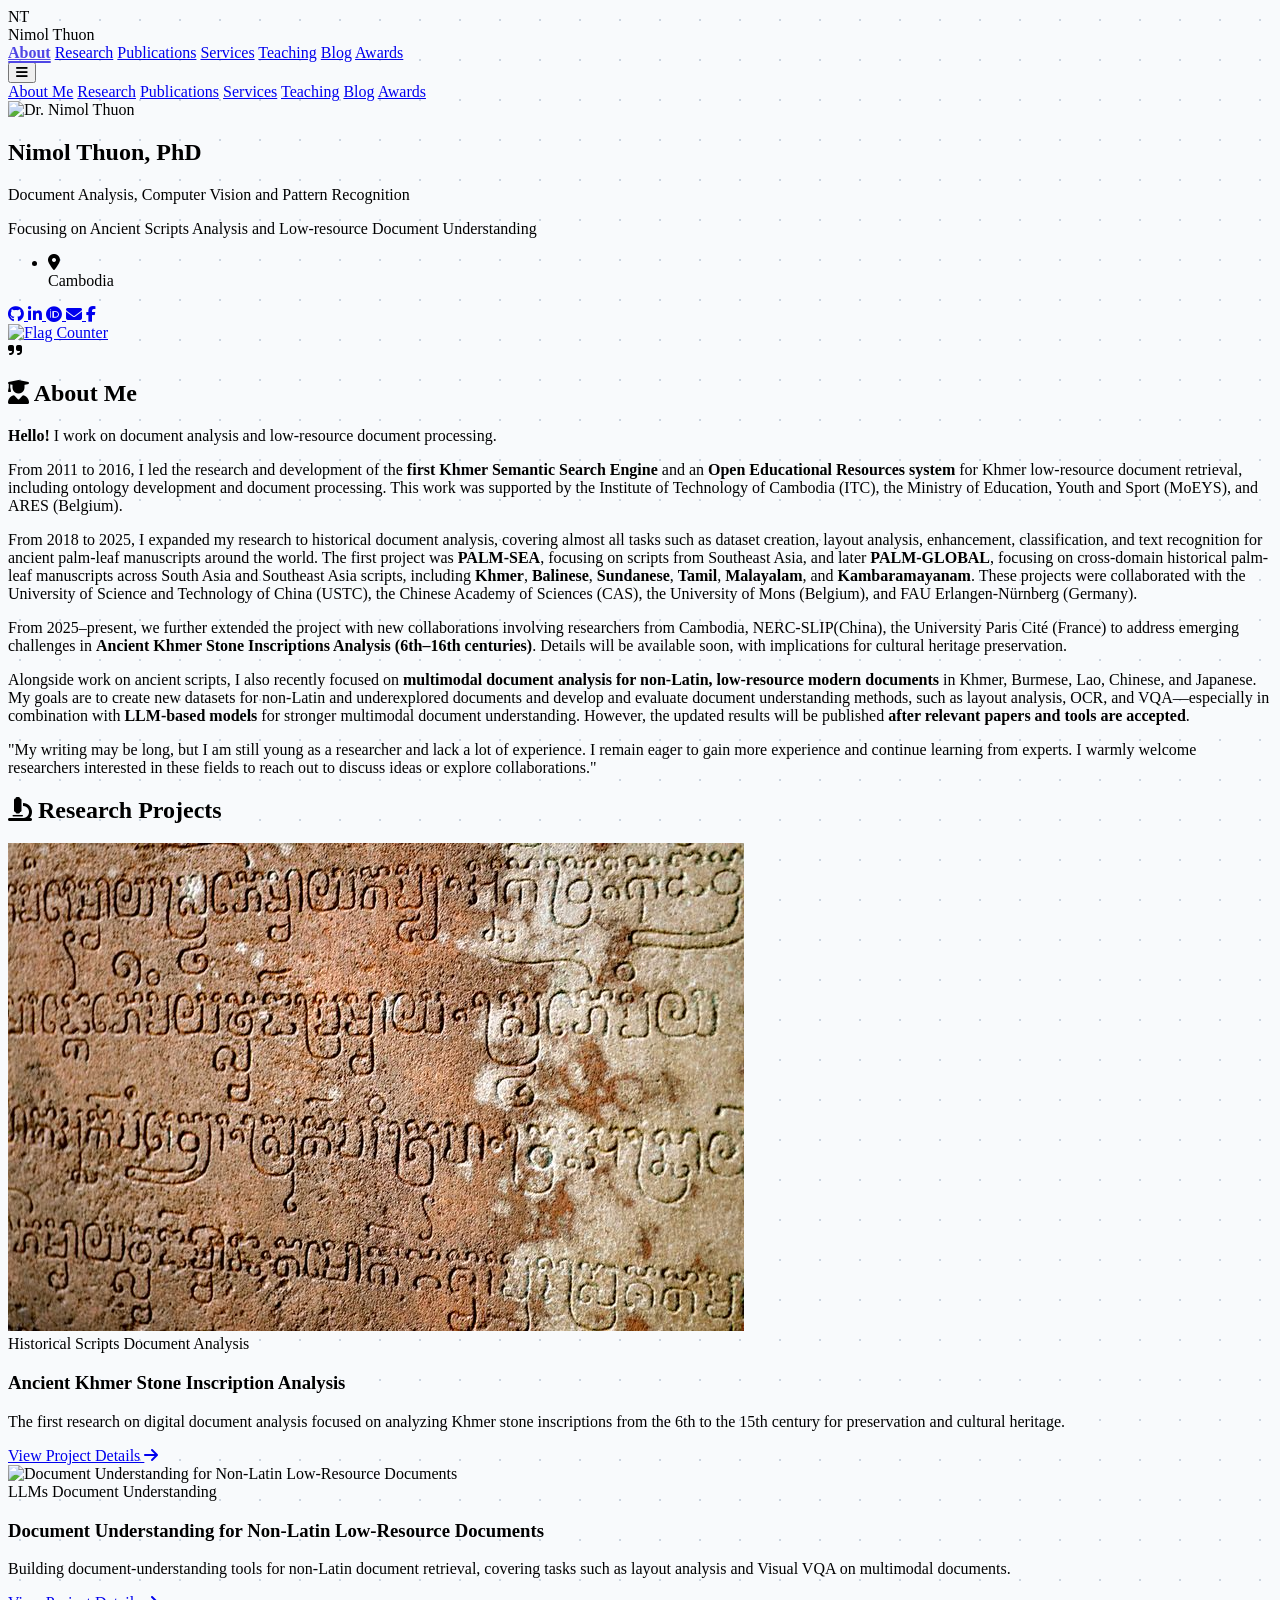
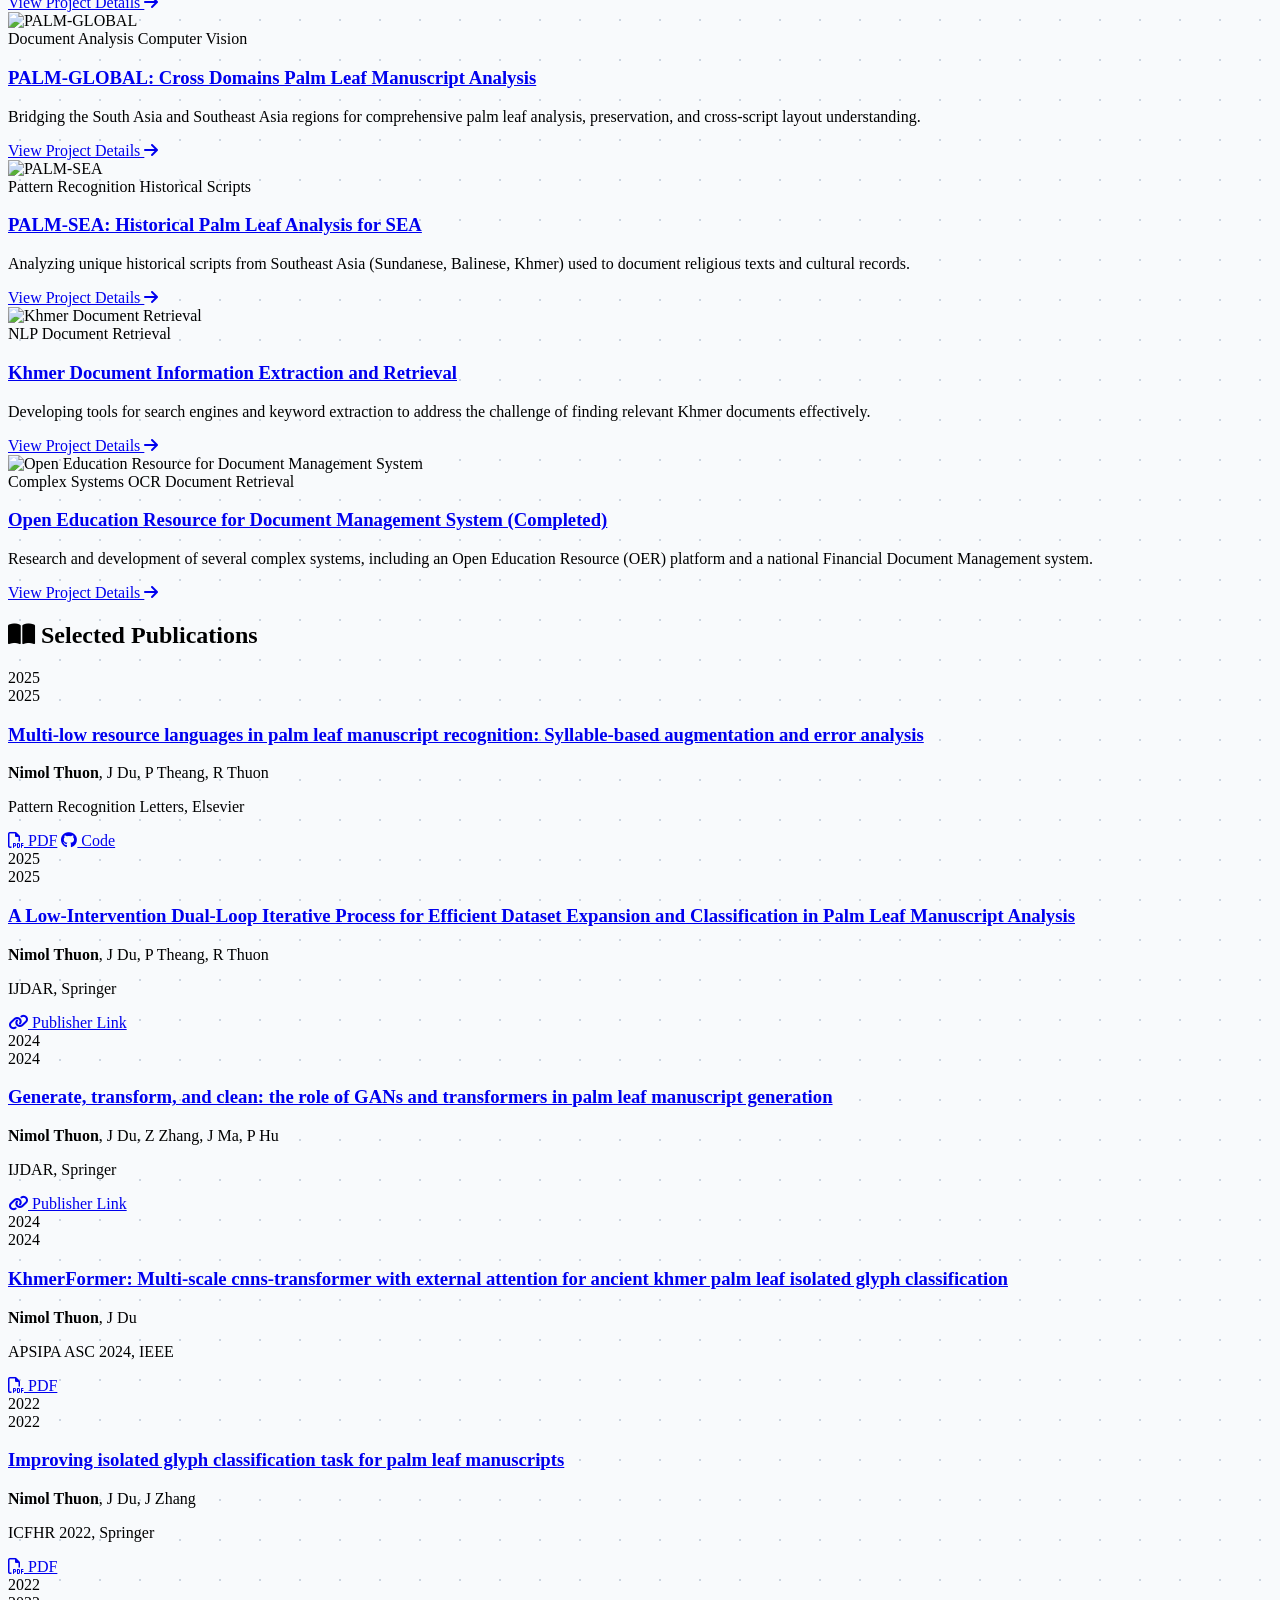
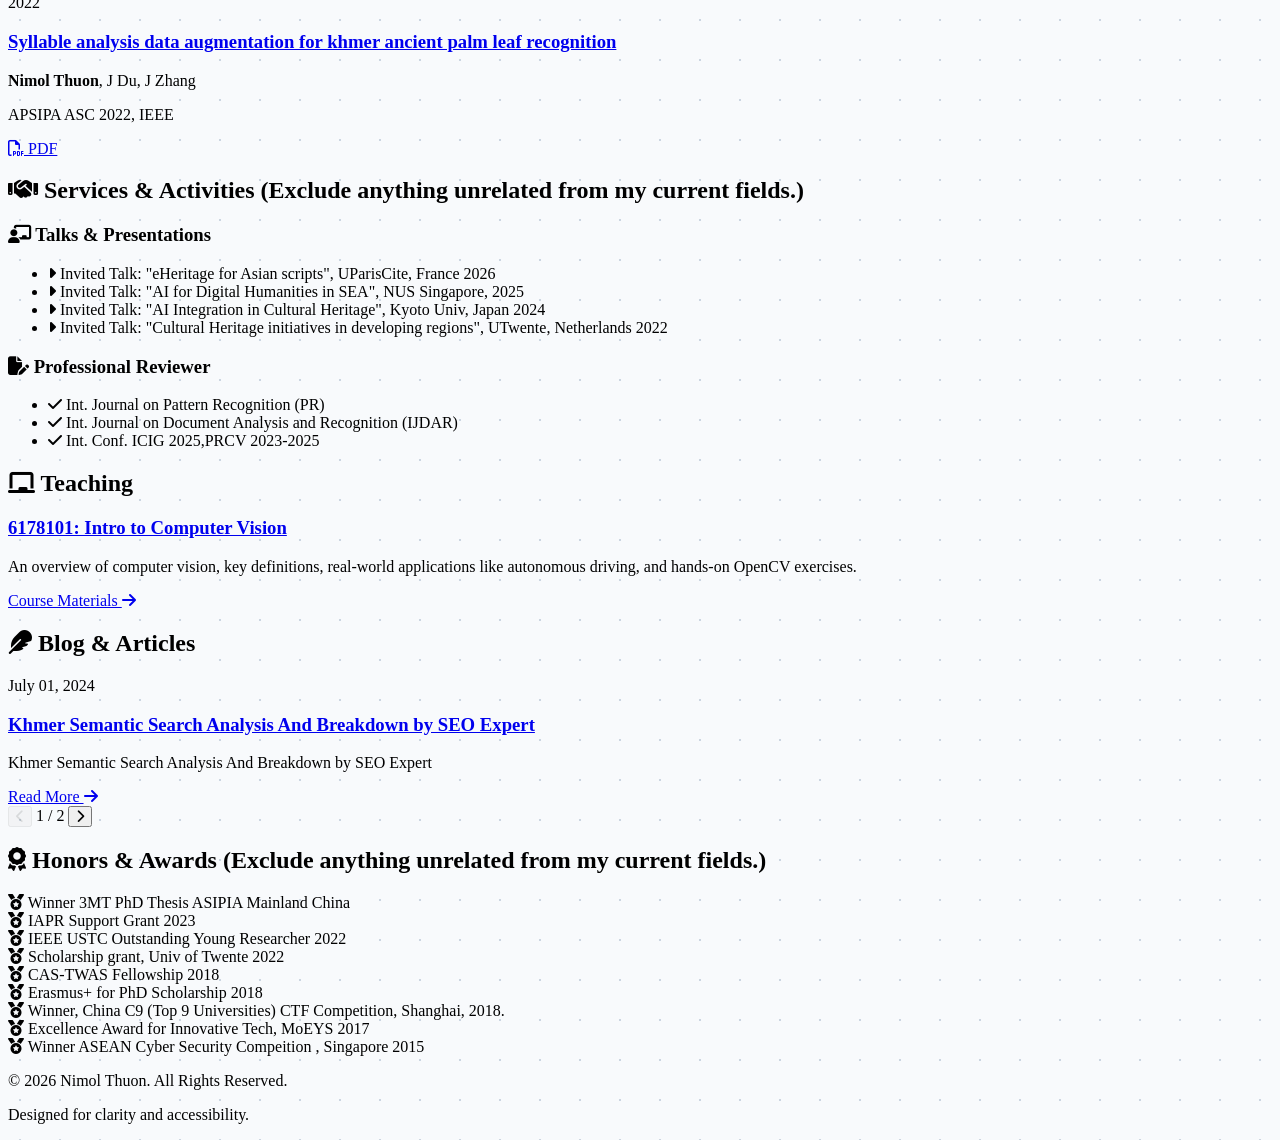
==== commit bb0cc9c4: "Update print statement from 'Hello' to 'Goodbye'" ====
--- a/index.html
+++ b/index.html
@@ -510,21 +510,21 @@
                 <section id="services" class="bg-white p-8 md:p-10 rounded-3xl shadow-[0_0_40px_-10px_rgba(0,0,0,0.05)] border border-slate-100 scroll-mt-24">
                     <h2 class="text-2xl font-bold text-slate-900 mb-8 flex items-center gap-3 font-serif">
                         <span class="w-8 h-8 rounded-lg bg-orange-100 text-orange-600 flex items-center justify-center text-sm"><i class="fa-solid fa-handshake"></i></span>
-                        Services & Activities
+                        Services & Activities (Exclude anything unrelated from my current fields.)
                     </h2>
                     
                     <div class="grid md:grid-cols-2 gap-8">
                         <!-- Presentations -->
                         <div class="bg-slate-50/50 p-6 rounded-2xl border border-slate-100">
                             <h3 class="text-lg font-bold text-slate-800 mb-4 flex items-center">
-                                <i class="fa-solid fa-chalkboard-user mr-3 text-orange-500"></i> Talks & Presentations (This does not include anything unrelated my primary areas)
+                                <i class="fa-solid fa-chalkboard-user mr-3 text-orange-500"></i> Talks & Presentations 
                             </h3>
                             <ul class="space-y-3 text-sm text-slate-600">
                                  <li class="flex items-start"><i class="fa-solid fa-caret-right text-brand-400 mt-1 mr-2 shrink-0"></i> Invited Talk: "eHeritage for Asian scripts", UParisCite, France 2026</li>
                                 <li class="flex items-start"><i class="fa-solid fa-caret-right text-brand-400 mt-1 mr-2 shrink-0"></i> Invited Talk: "AI for Digital Humanities in SEA", NUS Singapore, 2025</li>
                                 <li class="flex items-start"><i class="fa-solid fa-caret-right text-brand-400 mt-1 mr-2 shrink-0"></i> Invited Talk: "AI Integration in Cultural Heritage", Kyoto Univ, Japan 2024</li>
-                                <li class="flex items-start"><i class="fa-solid fa-caret-right text-brand-400 mt-1 mr-2 shrink-0"></i> Invited Talk: "AI-driven smart city initiatives in developing regions", UTwente, Netherland 2022</li>
-                                <li class="flex items-start"><i class="fa-solid fa-caret-right text-brand-400 mt-1 mr-2 shrink-0"></i> Note: non-relevent and local event not included/li>
+                                <li class="flex items-start"><i class="fa-solid fa-caret-right text-brand-400 mt-1 mr-2 shrink-0"></i> Invited Talk: "Cultural Heritage initiatives in developing regions", UTwente, Netherlands 2022</li>
+            
                             </ul>
                         </div>
 
@@ -594,7 +594,7 @@
                 <section id="awards" class="bg-white p-8 md:p-10 rounded-3xl shadow-[0_0_40px_-10px_rgba(0,0,0,0.05)] border border-slate-100 scroll-mt-24">
                     <h2 class="text-2xl font-bold text-slate-900 mb-6 flex items-center gap-3 font-serif">
                         <span class="w-8 h-8 rounded-lg bg-yellow-100 text-yellow-600 flex items-center justify-center text-sm"><i class="fa-solid fa-award"></i></span>
-                        Honors & Awards (This does not include anything unrelated my primary areas of focus.)
+                        Honors & Awards (Exclude anything unrelated from my current fields.)
                     </h2>
                     
                     <div class="grid gap-3 sm:grid-cols-2">
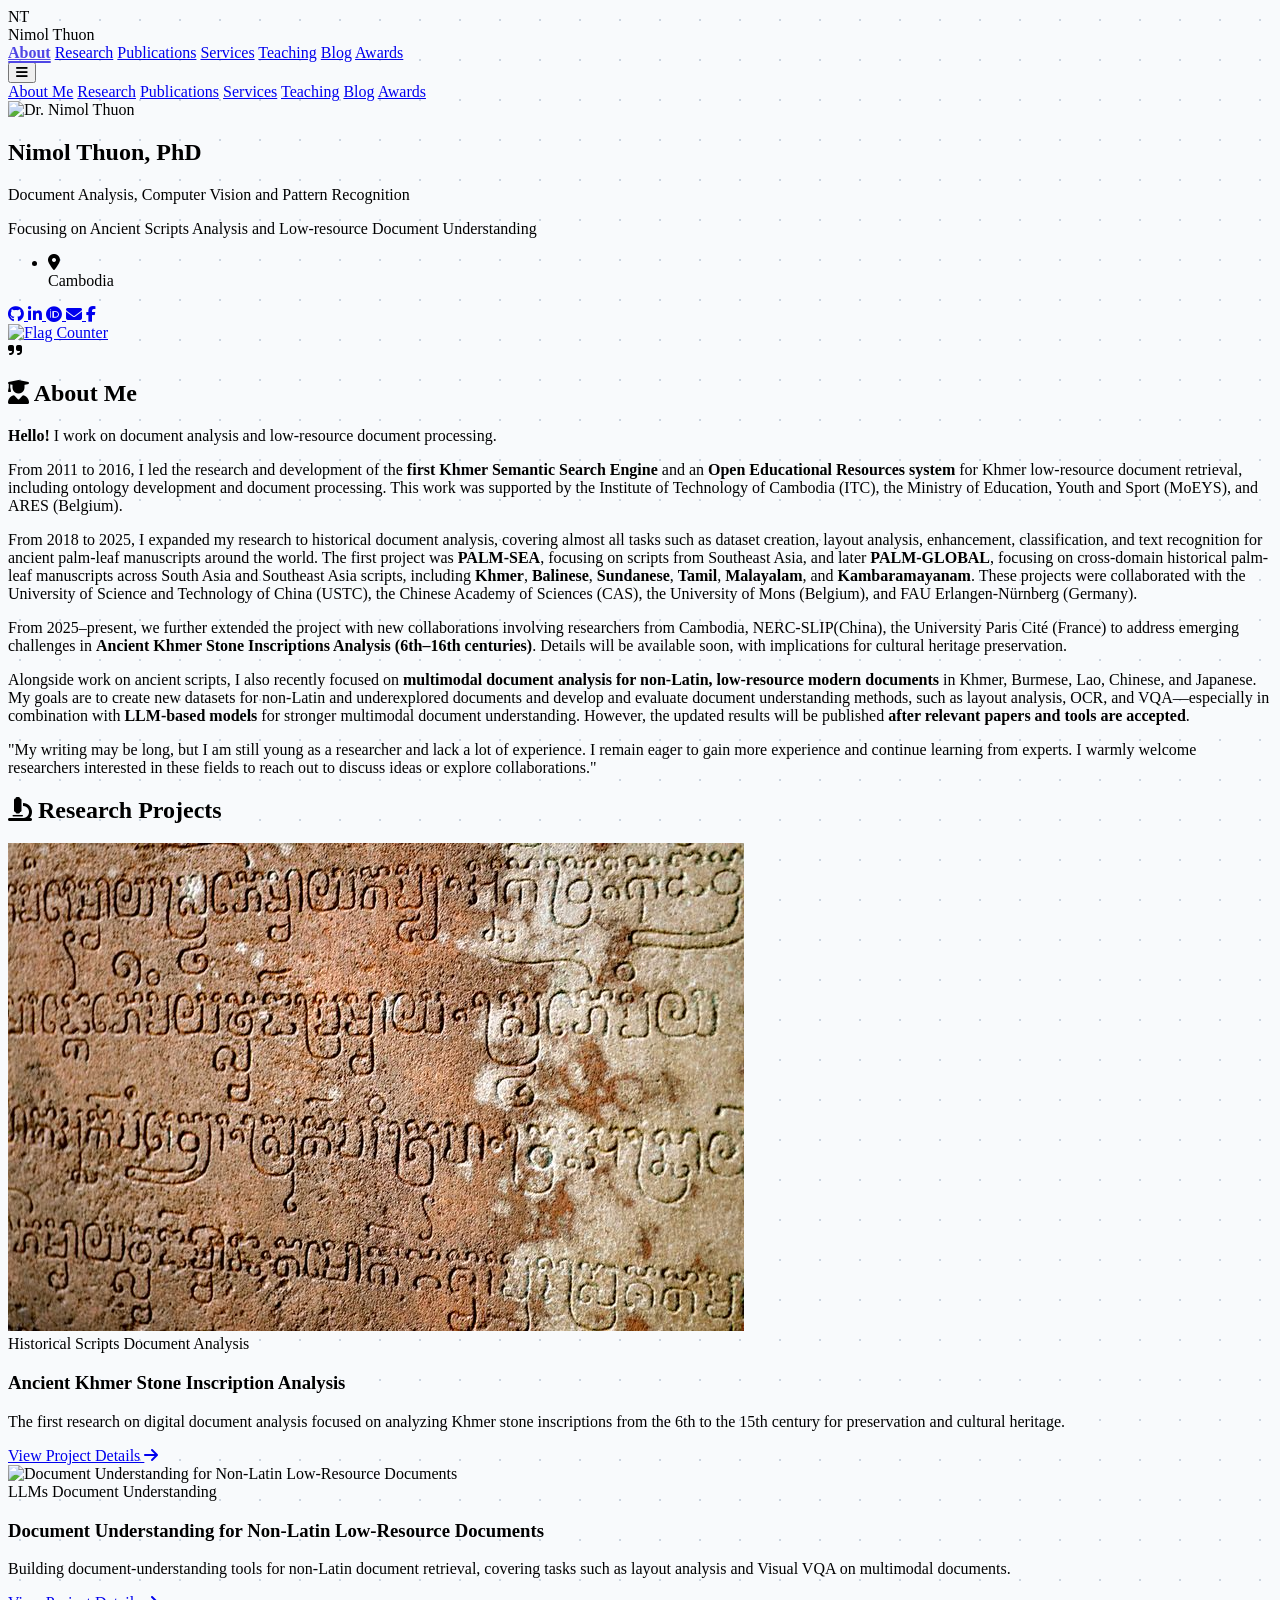
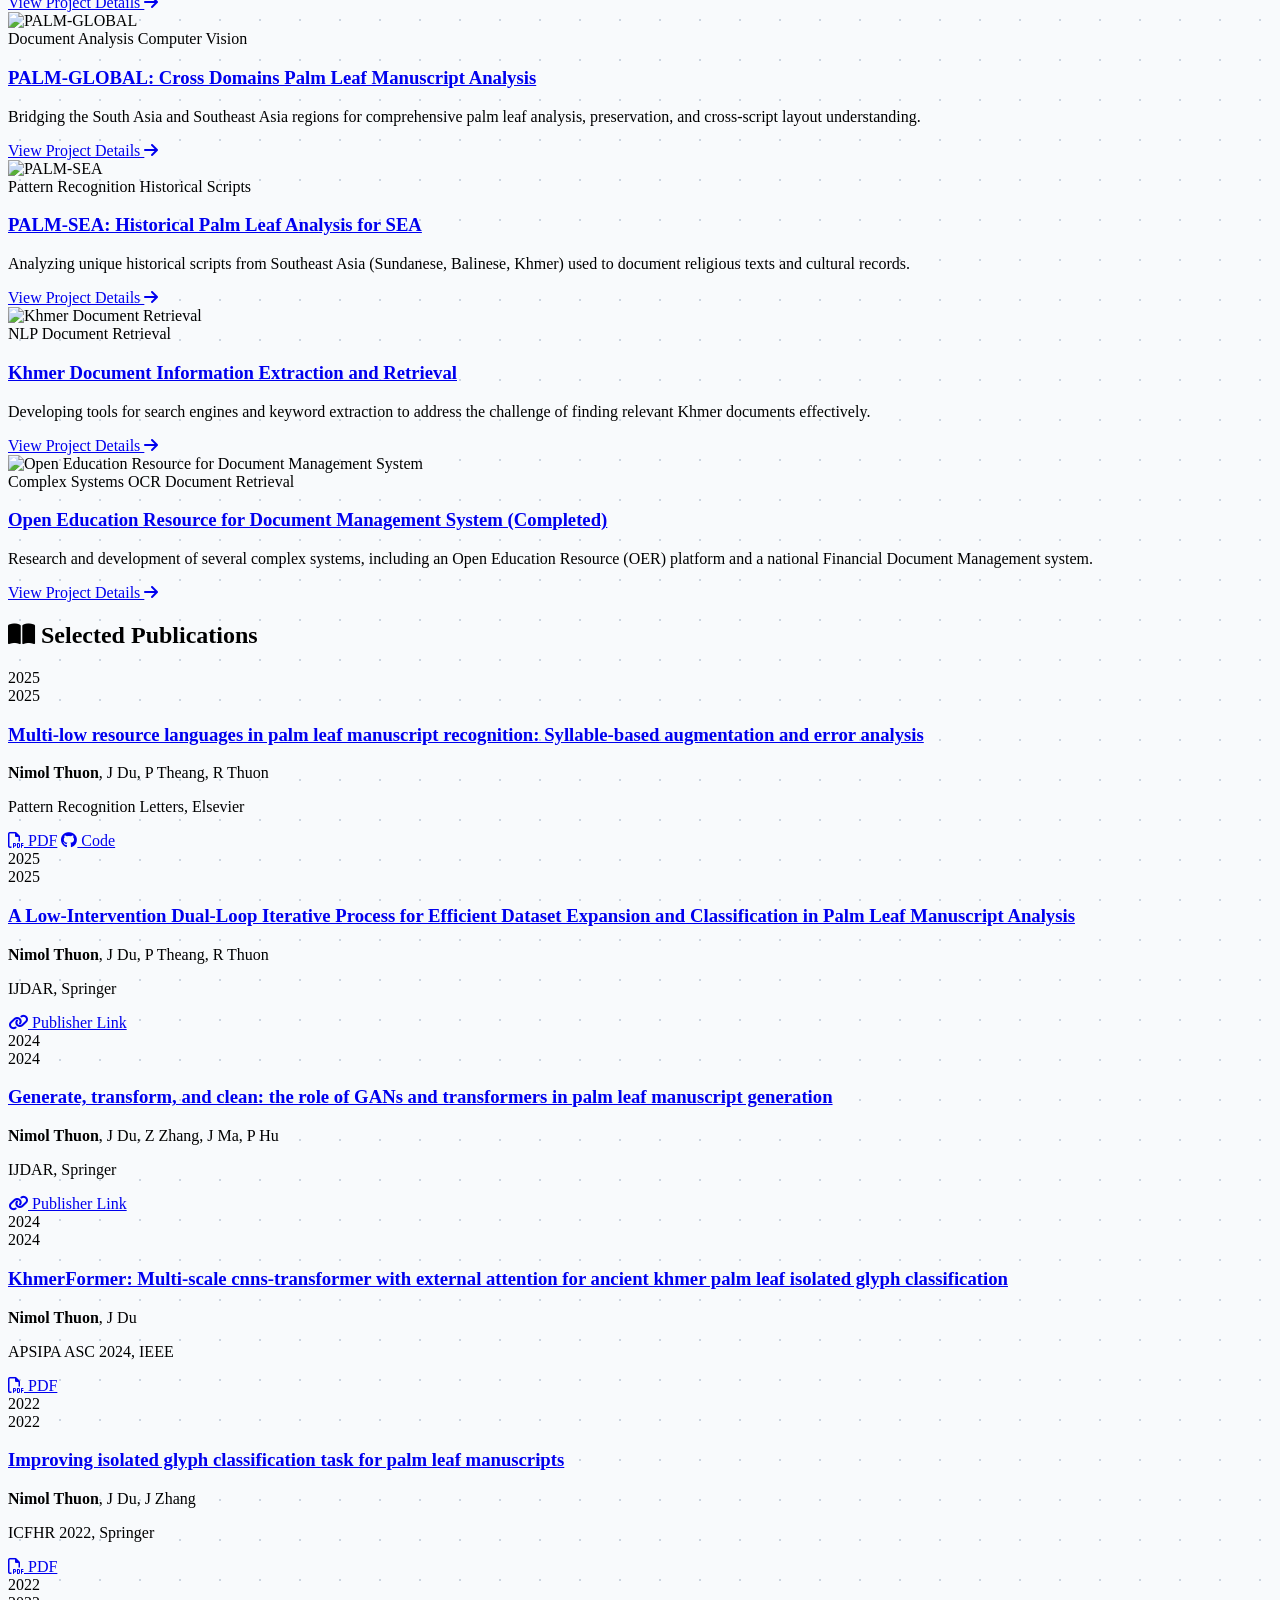
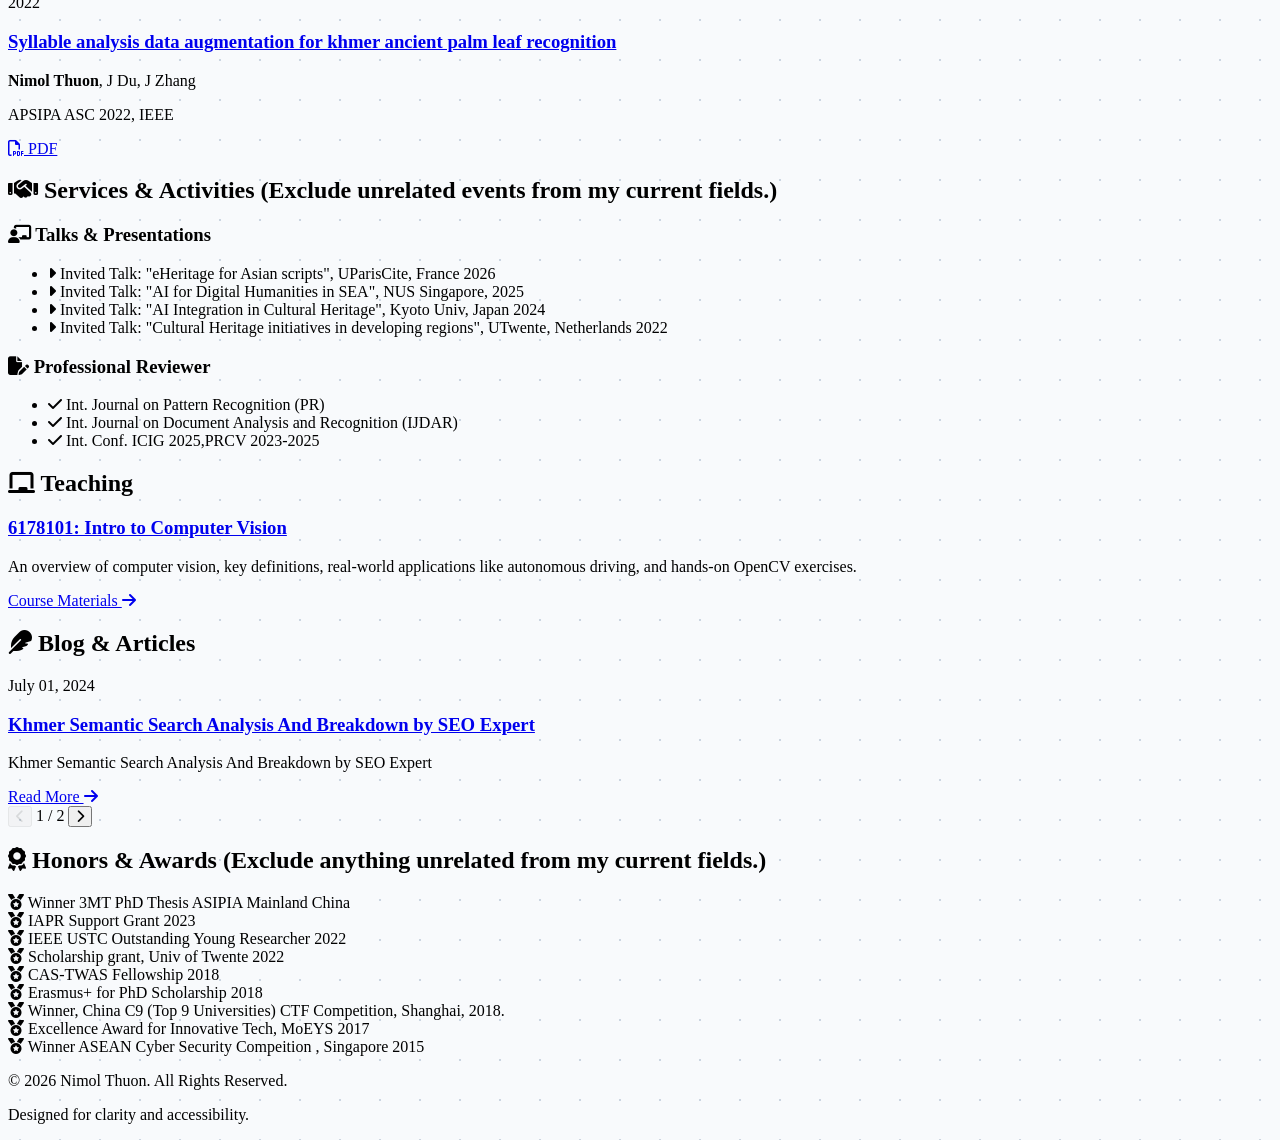
==== commit acdd530b: "Update index.html" ====
--- a/index.html
+++ b/index.html
@@ -510,7 +510,7 @@
                 <section id="services" class="bg-white p-8 md:p-10 rounded-3xl shadow-[0_0_40px_-10px_rgba(0,0,0,0.05)] border border-slate-100 scroll-mt-24">
                     <h2 class="text-2xl font-bold text-slate-900 mb-8 flex items-center gap-3 font-serif">
                         <span class="w-8 h-8 rounded-lg bg-orange-100 text-orange-600 flex items-center justify-center text-sm"><i class="fa-solid fa-handshake"></i></span>
-                        Services & Activities (Exclude anything unrelated from my current fields.)
+                        Services & Activities (Exclude unrelated events from my current fields.)
                     </h2>
                     
                     <div class="grid md:grid-cols-2 gap-8">
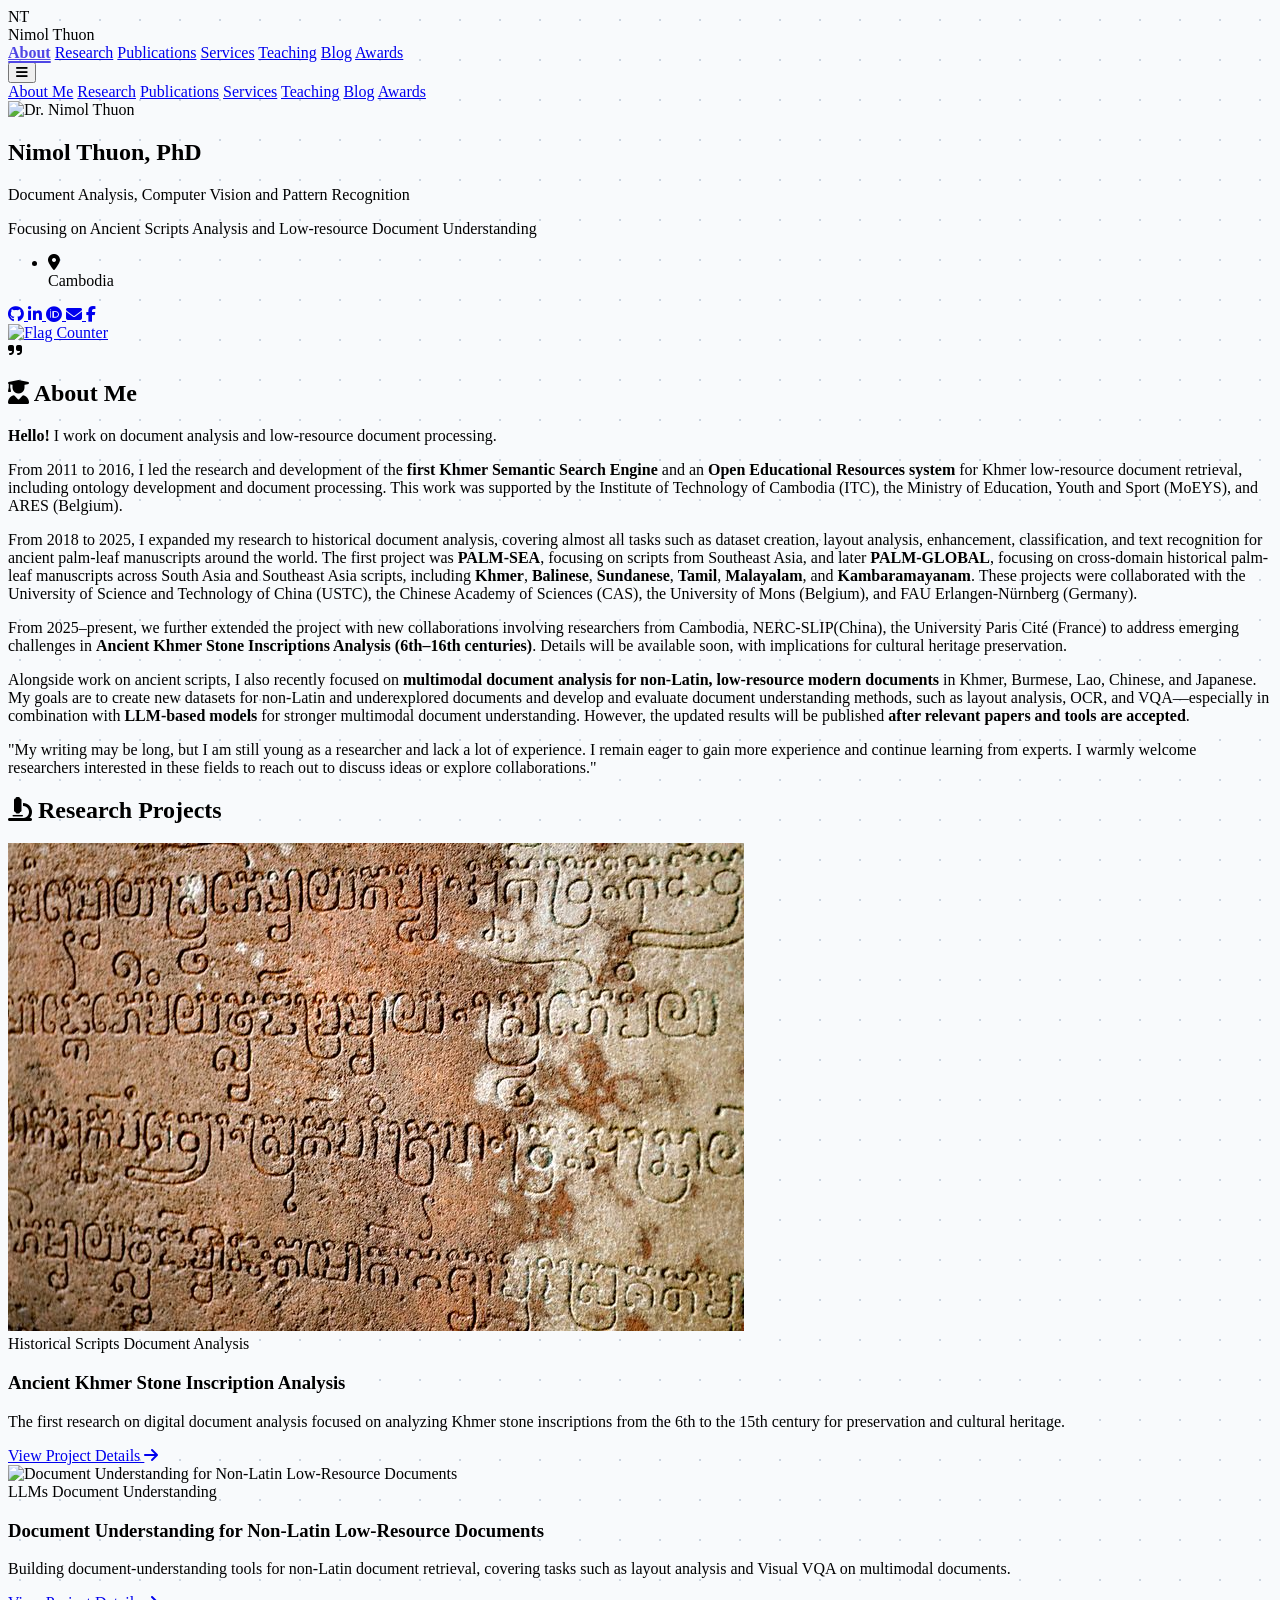
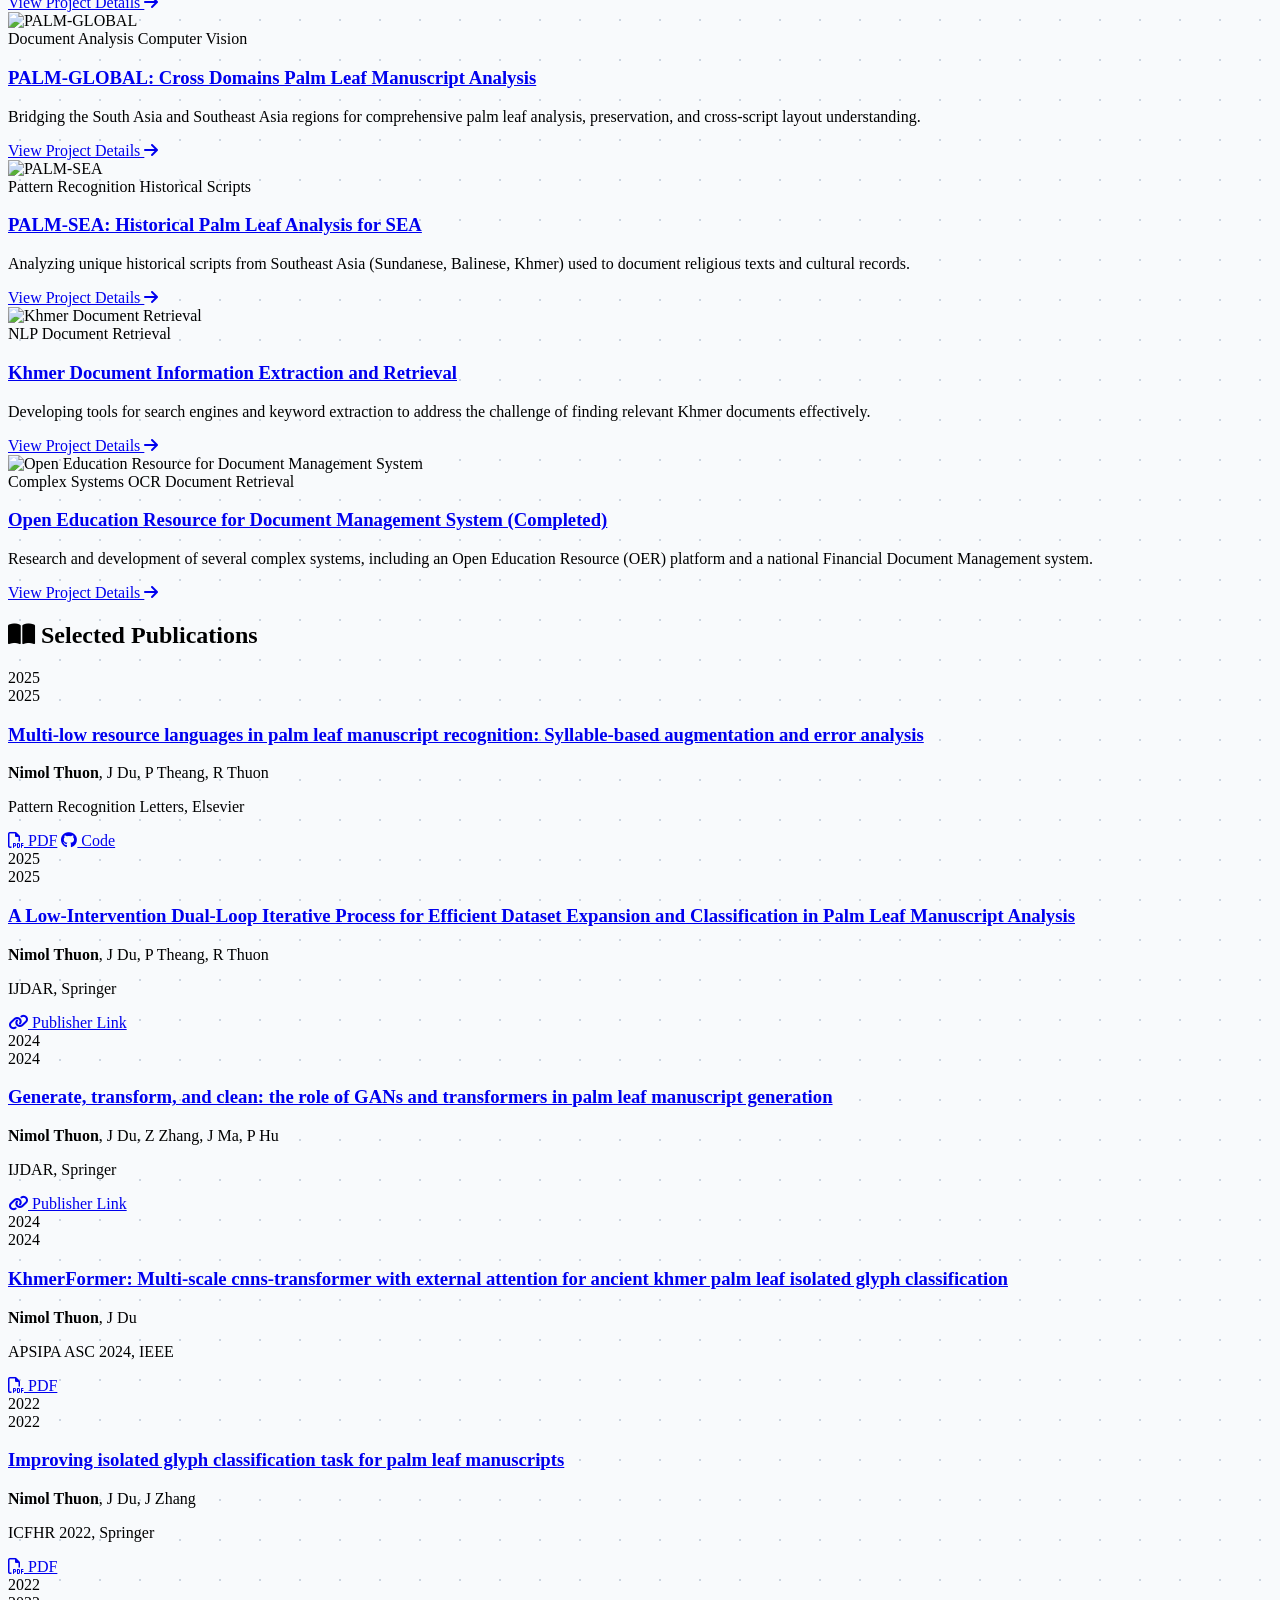
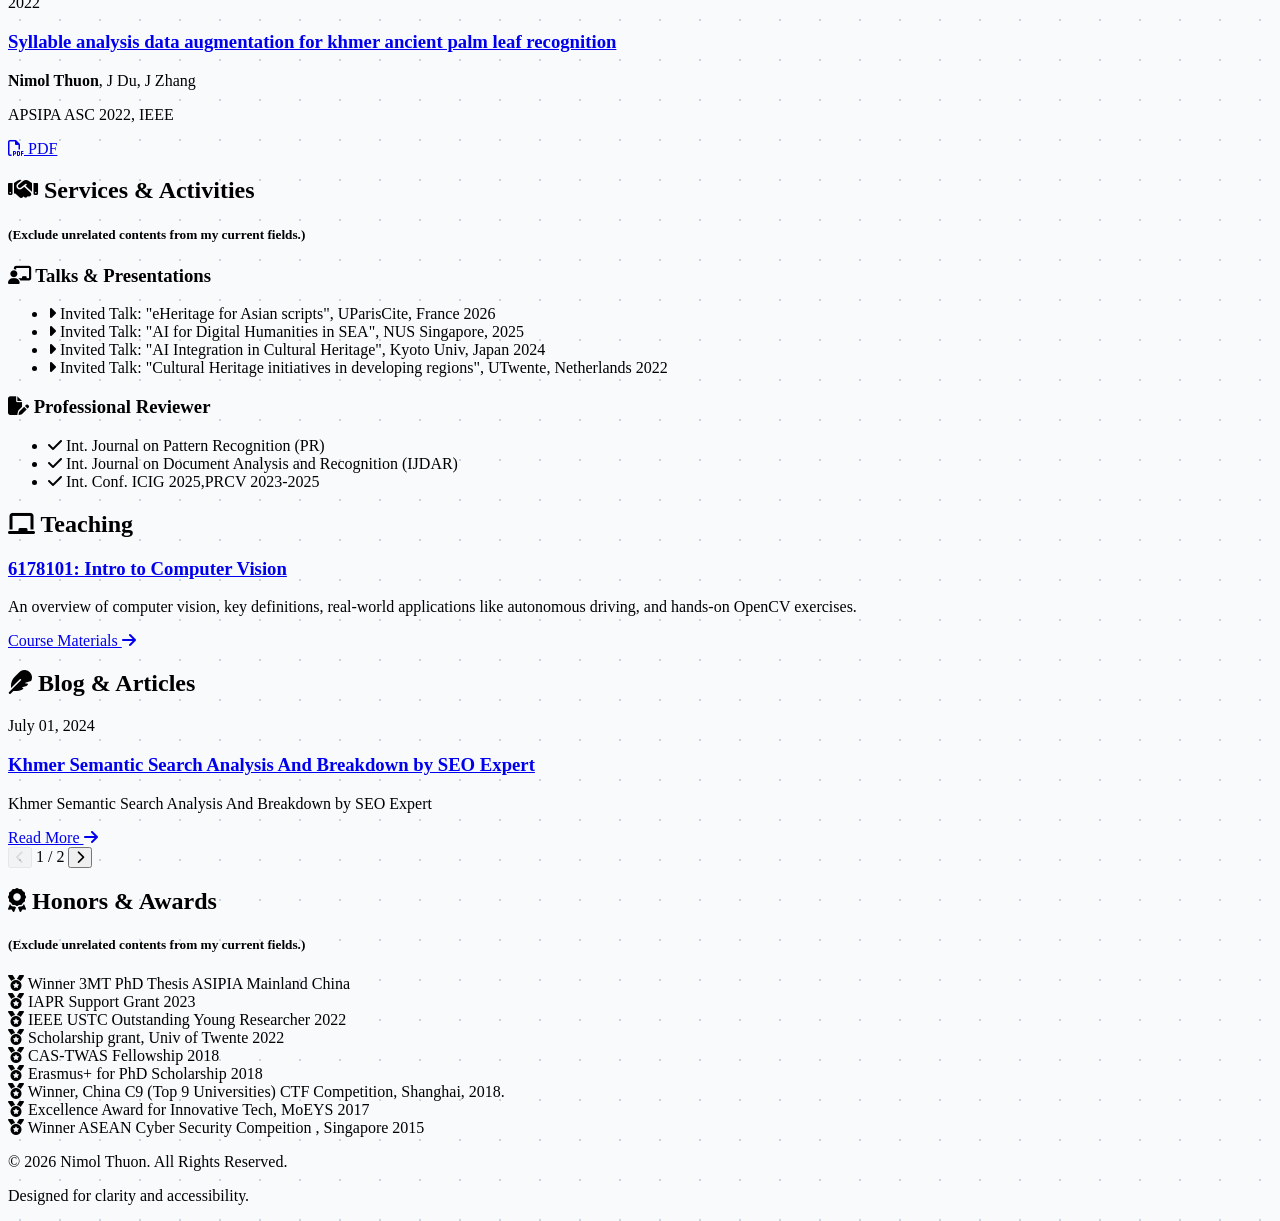
==== commit 77bf5ef5: "Update index.html" ====
--- a/index.html
+++ b/index.html
@@ -510,7 +510,7 @@
                 <section id="services" class="bg-white p-8 md:p-10 rounded-3xl shadow-[0_0_40px_-10px_rgba(0,0,0,0.05)] border border-slate-100 scroll-mt-24">
                     <h2 class="text-2xl font-bold text-slate-900 mb-8 flex items-center gap-3 font-serif">
                         <span class="w-8 h-8 rounded-lg bg-orange-100 text-orange-600 flex items-center justify-center text-sm"><i class="fa-solid fa-handshake"></i></span>
-                        Services & Activities (Exclude unrelated events from my current fields.)
+                        Services & Activities <h5>(Exclude unrelated contents from my current fields.)</h5>
                     </h2>
                     
                     <div class="grid md:grid-cols-2 gap-8">
@@ -594,7 +594,7 @@
                 <section id="awards" class="bg-white p-8 md:p-10 rounded-3xl shadow-[0_0_40px_-10px_rgba(0,0,0,0.05)] border border-slate-100 scroll-mt-24">
                     <h2 class="text-2xl font-bold text-slate-900 mb-6 flex items-center gap-3 font-serif">
                         <span class="w-8 h-8 rounded-lg bg-yellow-100 text-yellow-600 flex items-center justify-center text-sm"><i class="fa-solid fa-award"></i></span>
-                        Honors & Awards (Exclude anything unrelated from my current fields.)
+                        Honors & Awards <h5>(Exclude unrelated contents from my current fields.)</h5>
                     </h2>
                     
                     <div class="grid gap-3 sm:grid-cols-2">
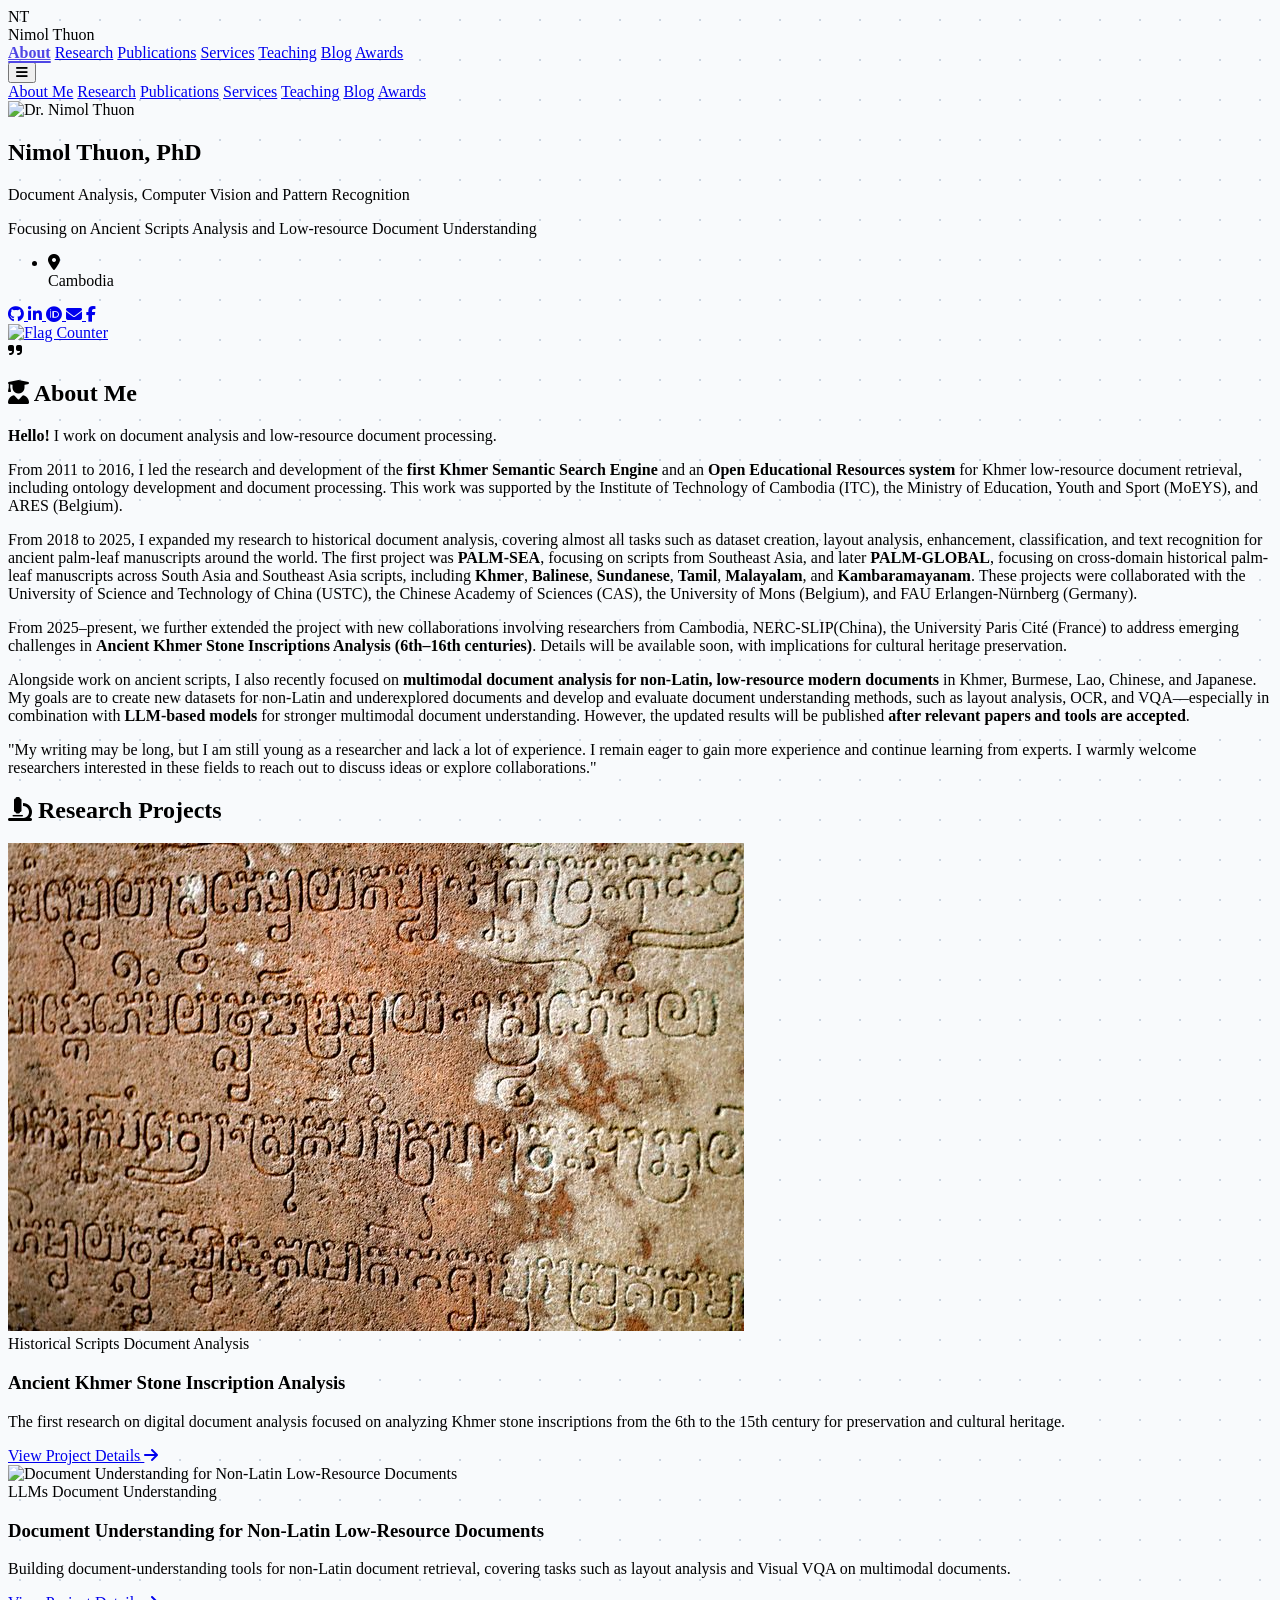
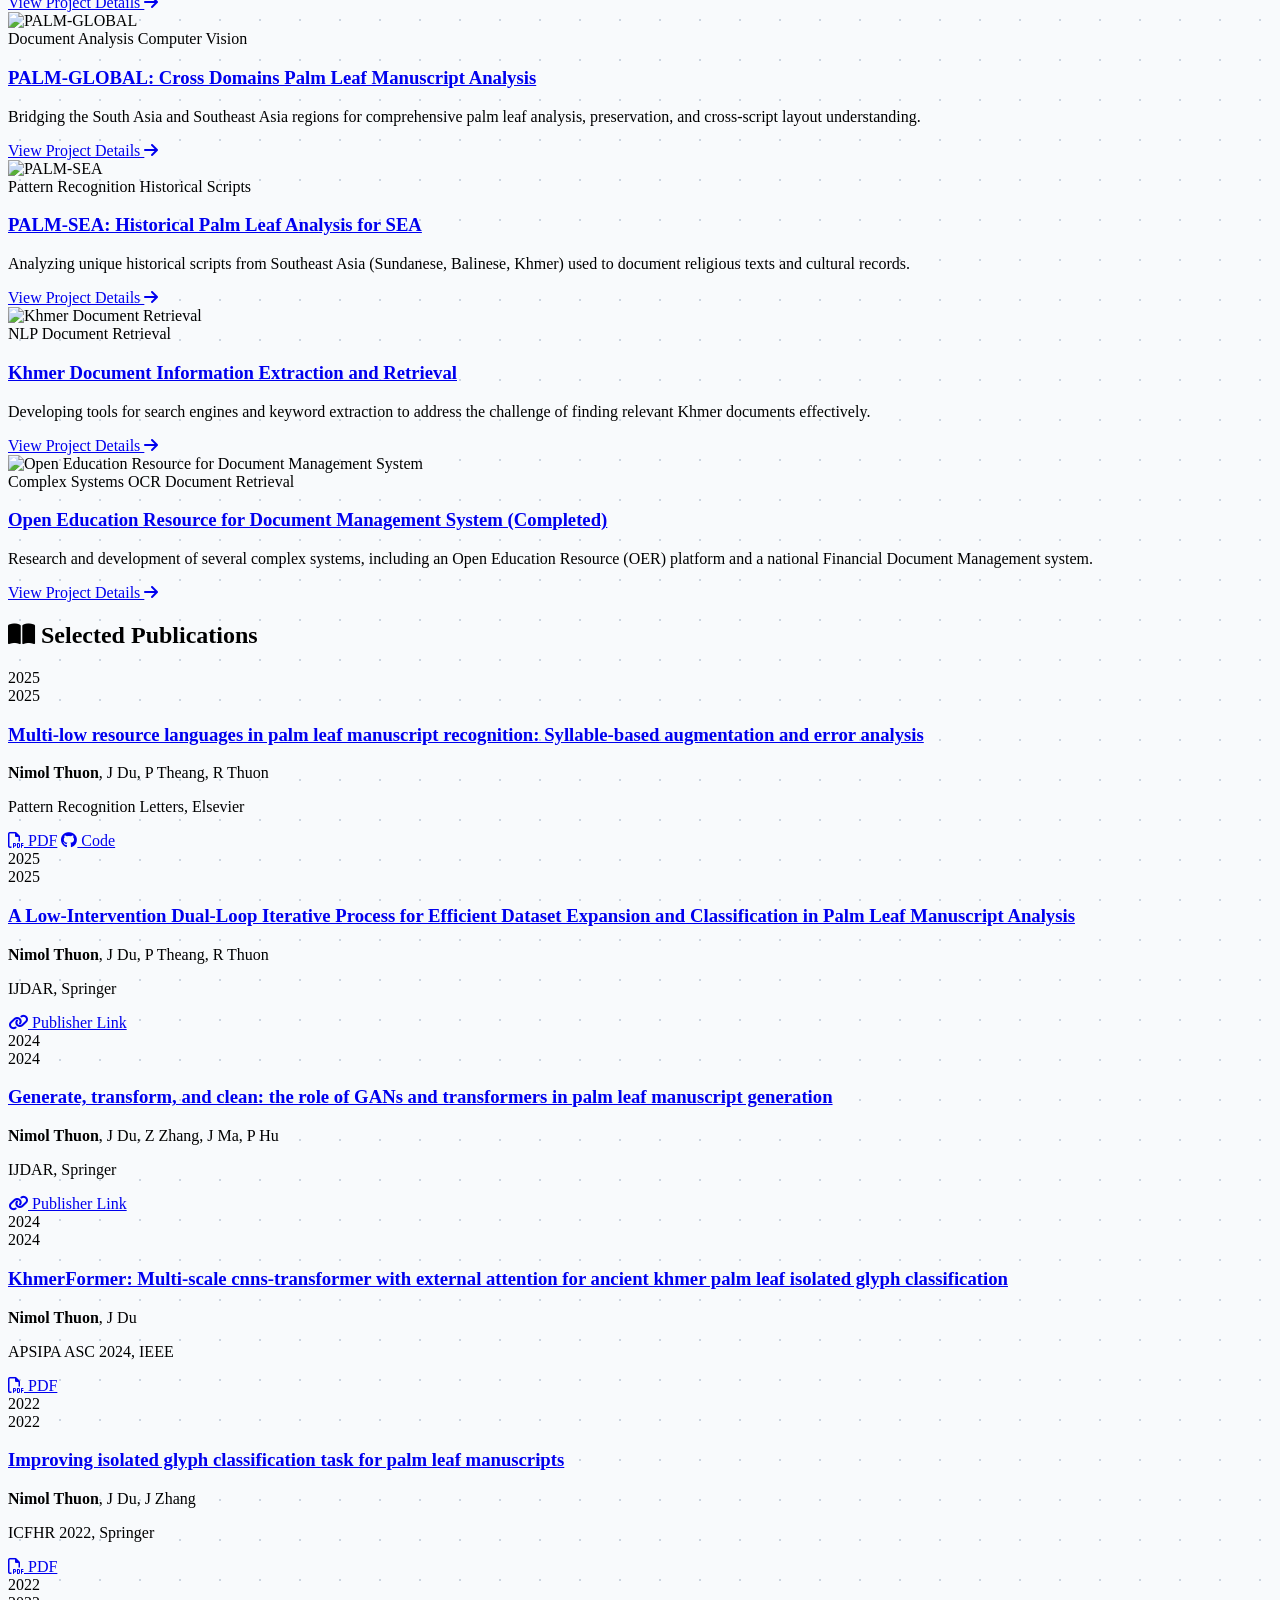
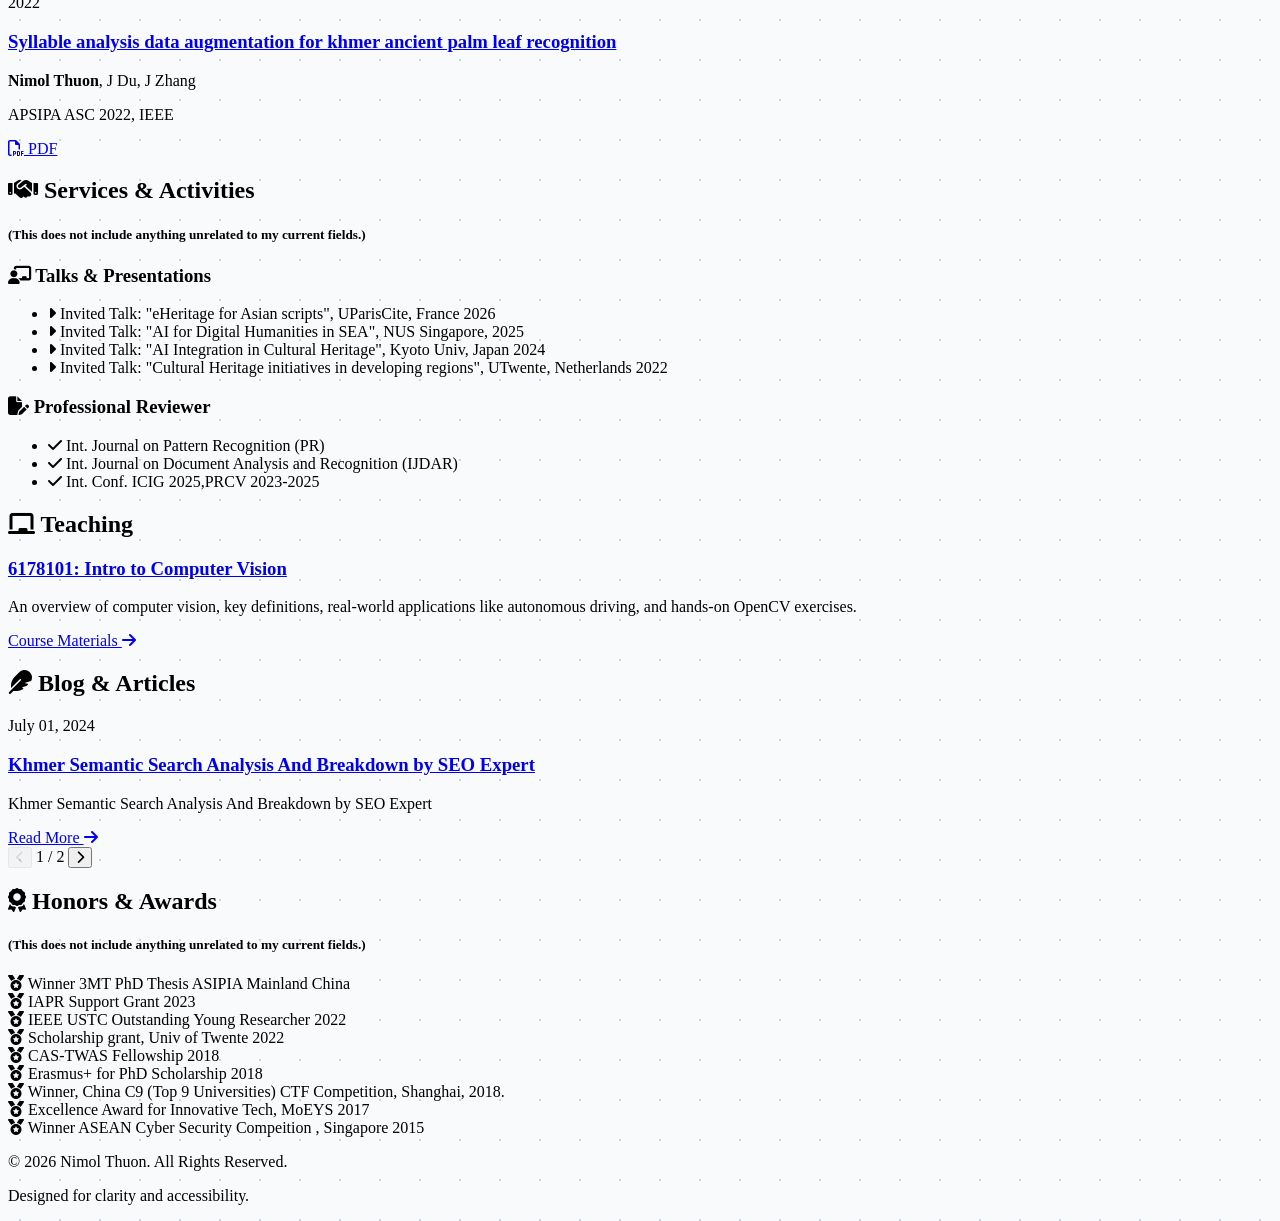
==== commit 78679533: "Update index.html" ====
--- a/index.html
+++ b/index.html
@@ -510,7 +510,7 @@
                 <section id="services" class="bg-white p-8 md:p-10 rounded-3xl shadow-[0_0_40px_-10px_rgba(0,0,0,0.05)] border border-slate-100 scroll-mt-24">
                     <h2 class="text-2xl font-bold text-slate-900 mb-8 flex items-center gap-3 font-serif">
                         <span class="w-8 h-8 rounded-lg bg-orange-100 text-orange-600 flex items-center justify-center text-sm"><i class="fa-solid fa-handshake"></i></span>
-                        Services & Activities <h5>(Exclude unrelated contents from my current fields.)</h5>
+                        Services & Activities <h5>(This does not include anything unrelated to my current fields.)</h5>
                     </h2>
                     
                     <div class="grid md:grid-cols-2 gap-8">
@@ -594,7 +594,7 @@
                 <section id="awards" class="bg-white p-8 md:p-10 rounded-3xl shadow-[0_0_40px_-10px_rgba(0,0,0,0.05)] border border-slate-100 scroll-mt-24">
                     <h2 class="text-2xl font-bold text-slate-900 mb-6 flex items-center gap-3 font-serif">
                         <span class="w-8 h-8 rounded-lg bg-yellow-100 text-yellow-600 flex items-center justify-center text-sm"><i class="fa-solid fa-award"></i></span>
-                        Honors & Awards <h5>(Exclude unrelated contents from my current fields.)</h5>
+                        Honors & Awards <h5>(This does not include anything unrelated to my current fields.)</h5>
                     </h2>
                     
                     <div class="grid gap-3 sm:grid-cols-2">
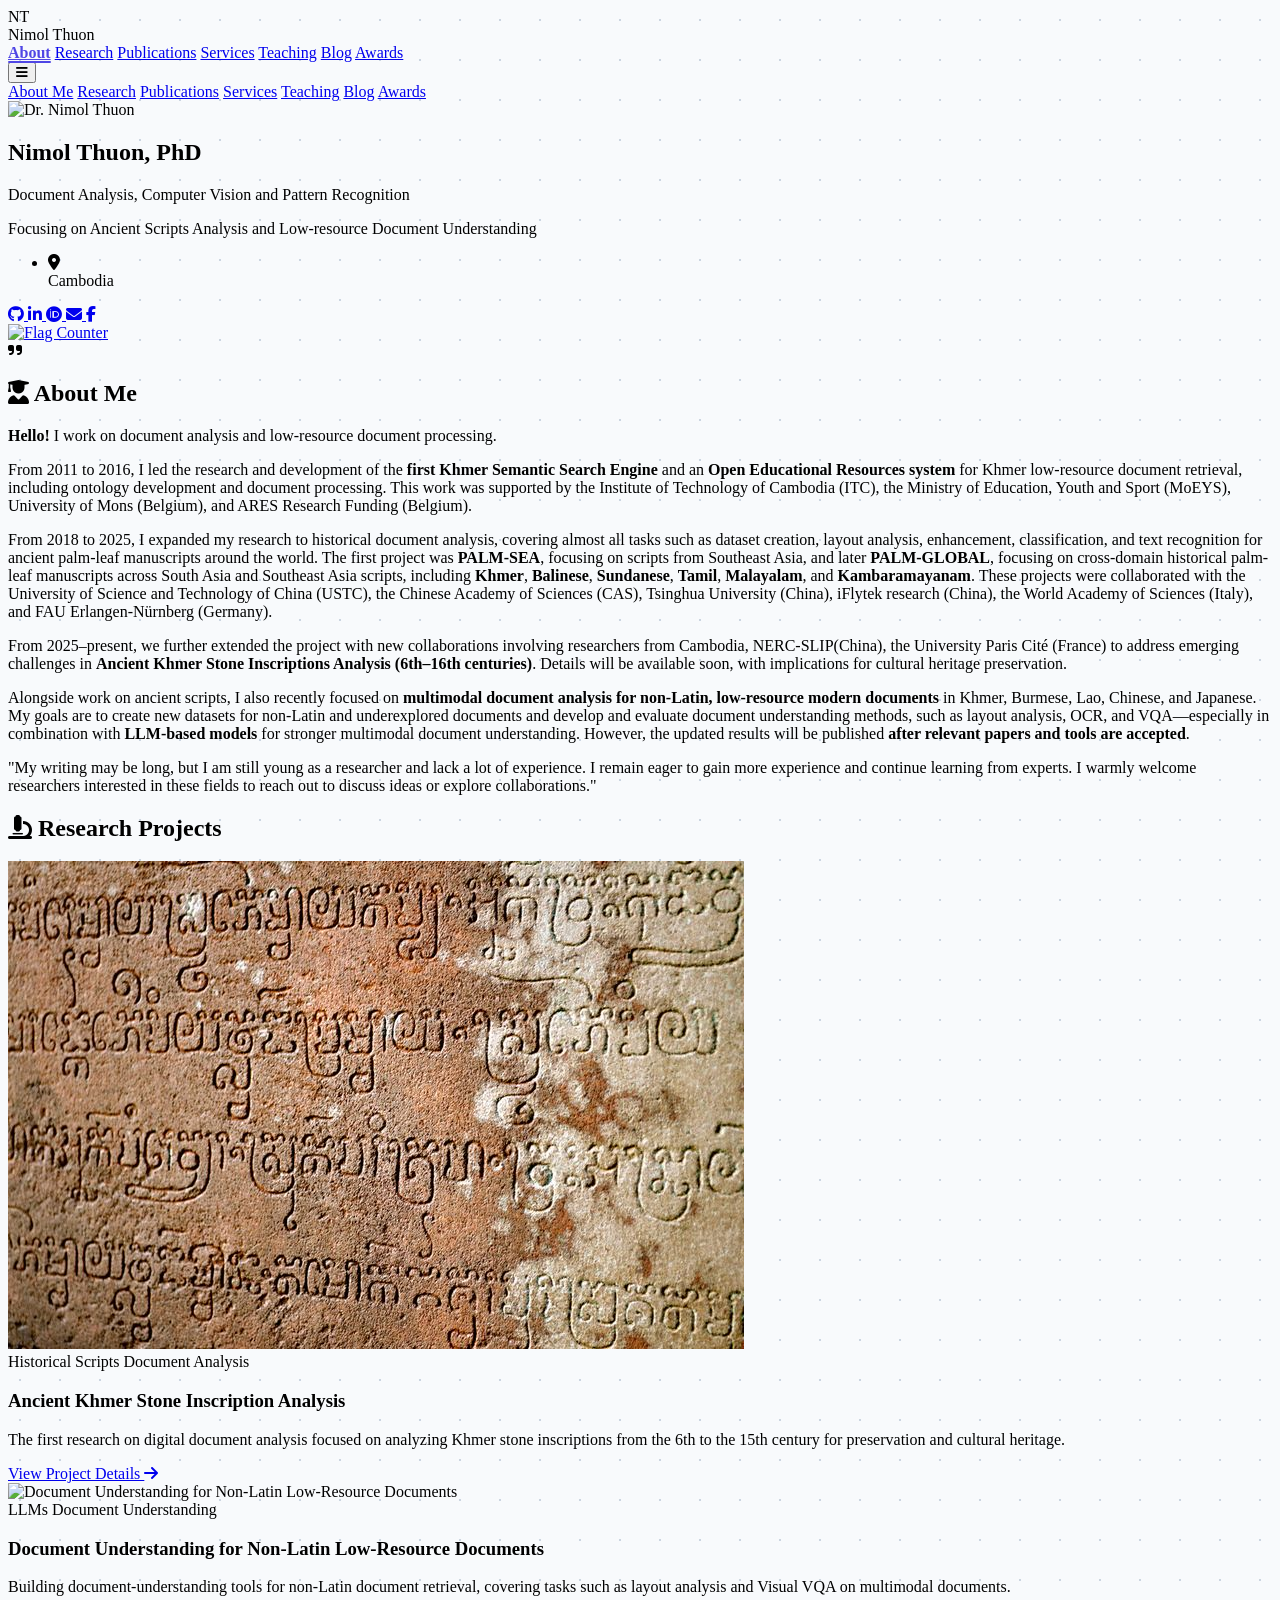
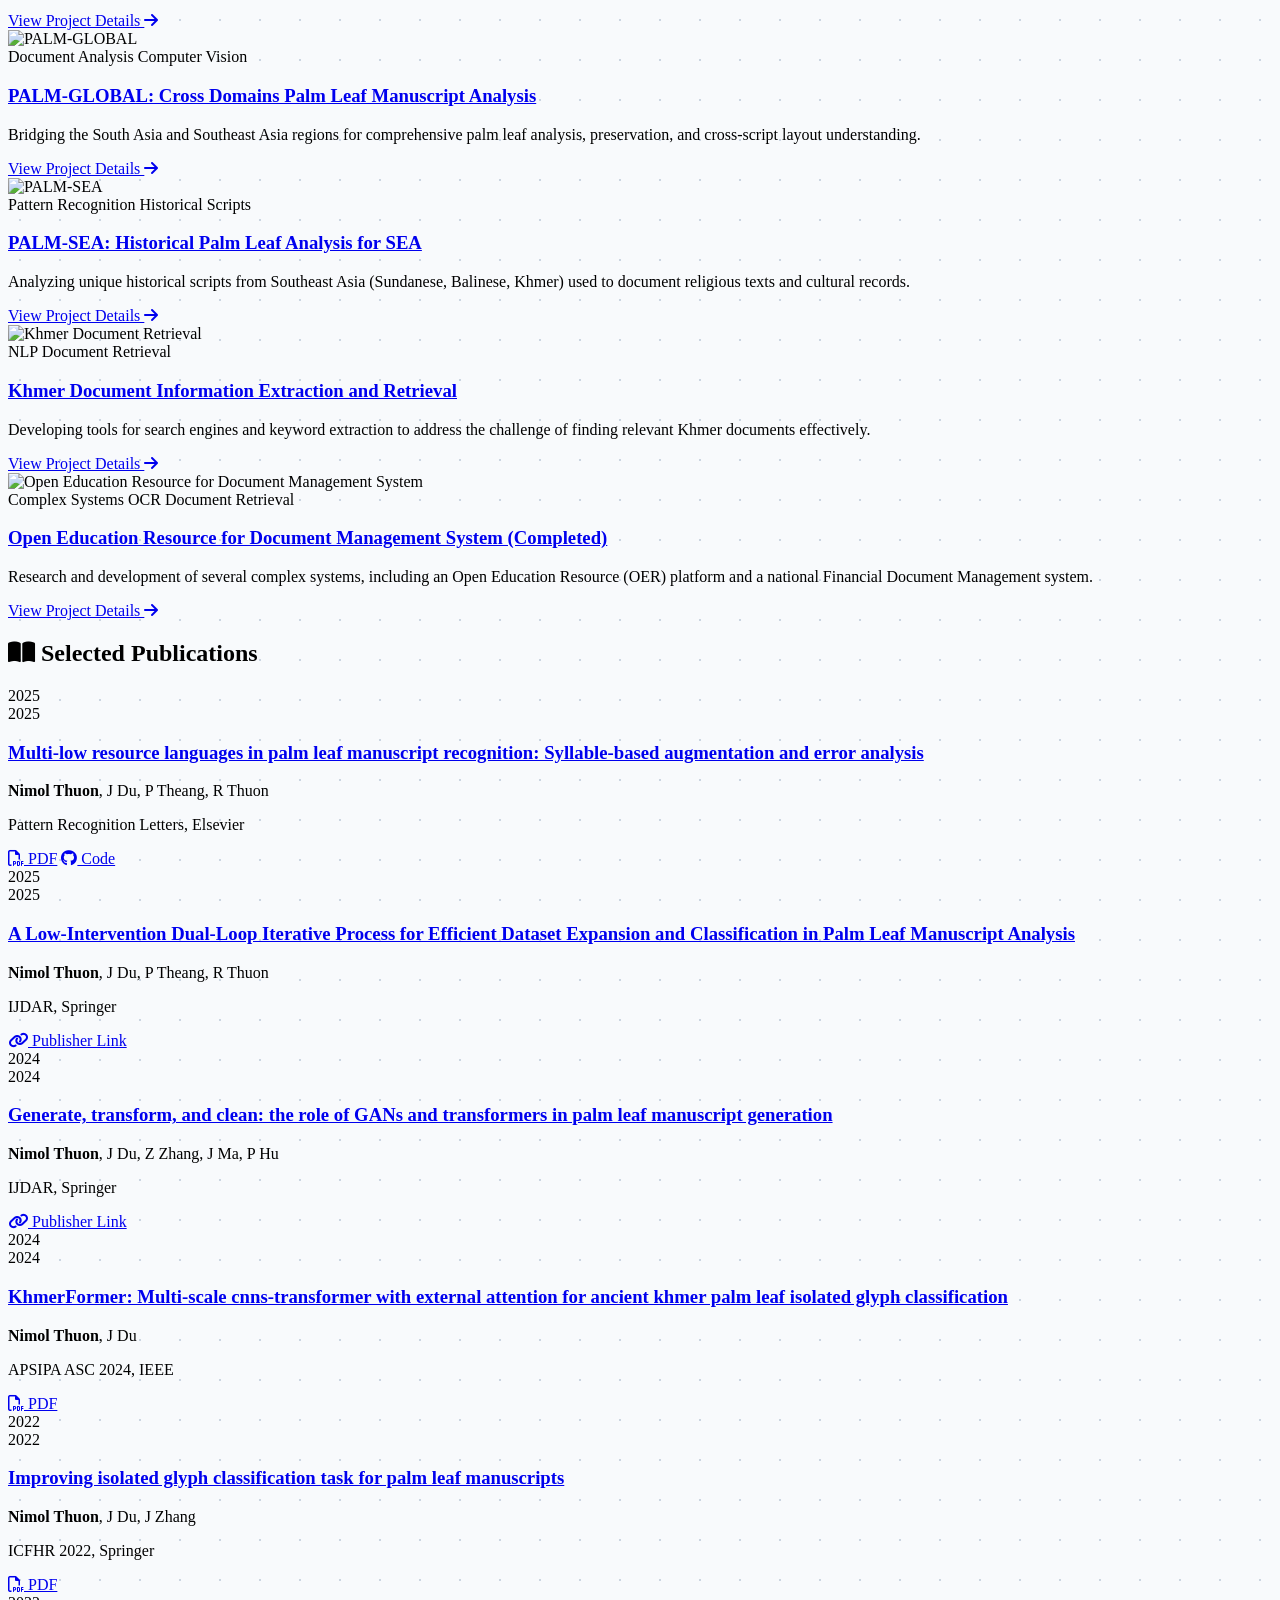
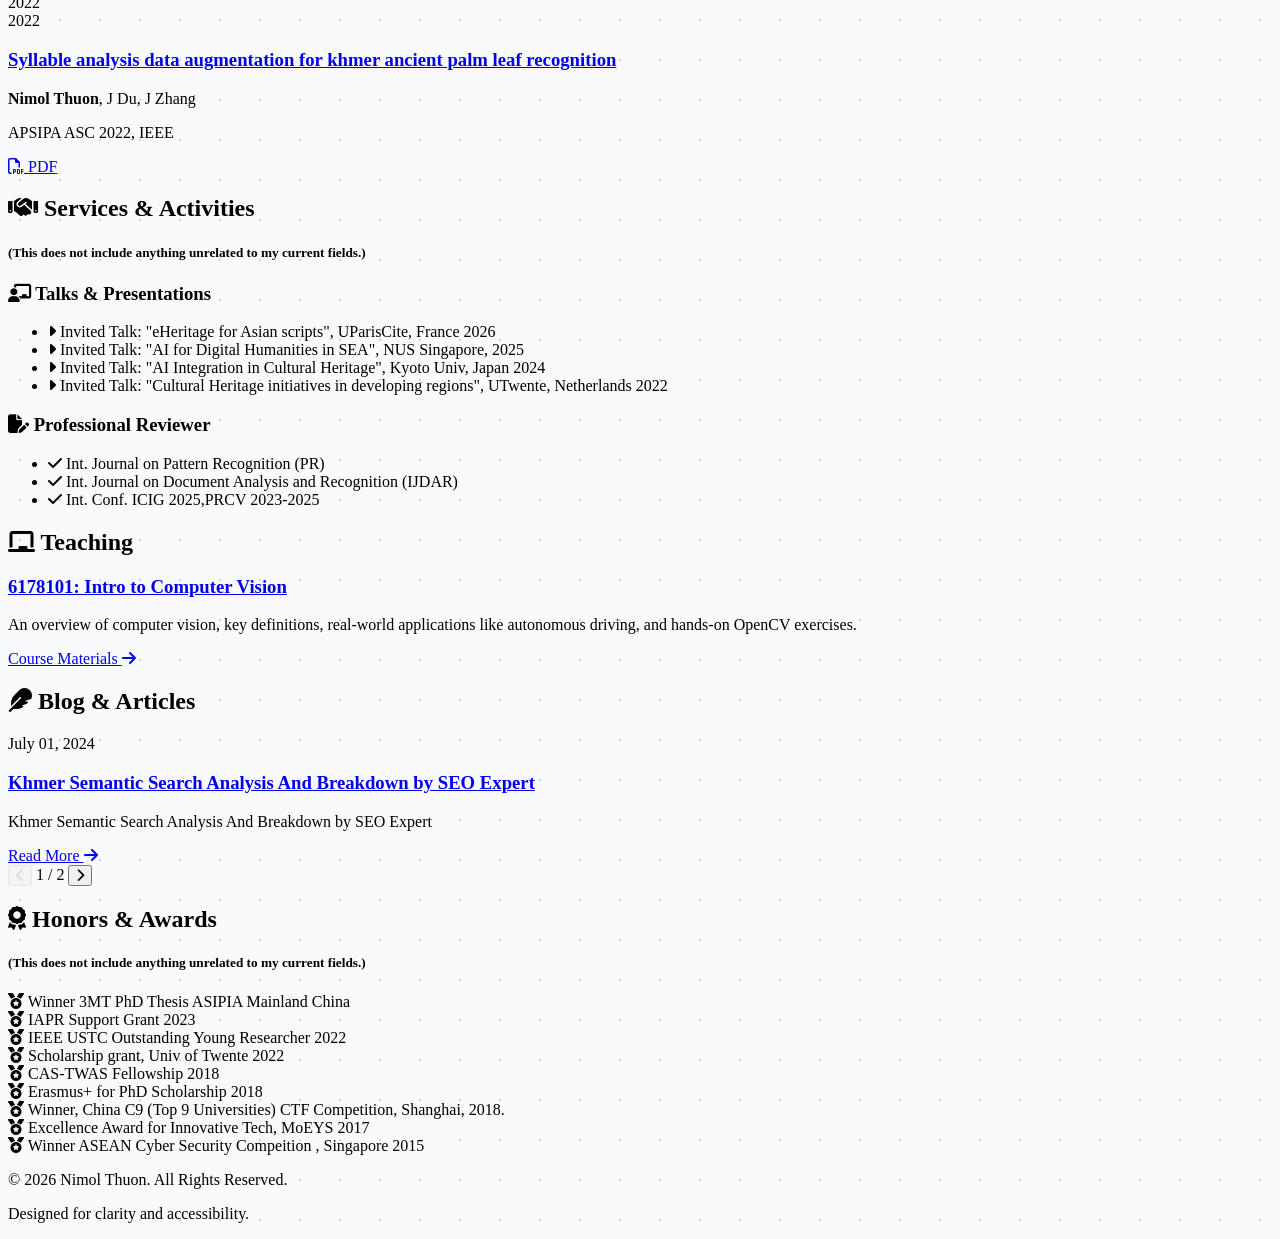
==== commit 681b6f7b: "Update fmt.Println message from 'Hello' to 'Goodbye'" ====
--- a/index.html
+++ b/index.html
@@ -210,7 +210,7 @@
   From 2011 to 2016, I led the research and development of the <strong>first Khmer Semantic Search Engine</strong> and an
   <strong>Open Educational Resources system</strong> for Khmer low-resource document retrieval, including ontology development
   and document processing. This work was supported by the Institute of Technology of Cambodia (ITC),
-  the Ministry of Education, Youth and Sport (MoEYS), and ARES (Belgium).
+  the Ministry of Education, Youth and Sport (MoEYS), University of Mons (Belgium), and ARES Research Funding (Belgium).
 </p>
 
 <p>
@@ -220,8 +220,8 @@
   <strong>PALM-GLOBAL</strong>, focusing on cross-domain historical palm-leaf manuscripts across South Asia
  and Southeast Asia scripts, including <strong>Khmer</strong>, <strong>Balinese</strong>,
   <strong>Sundanese</strong>, <strong>Tamil</strong>, <strong>Malayalam</strong>, and <strong>Kambaramayanam</strong>.
-  These projects were collaborated with the University of Science and Technology of China (USTC), the Chinese Academy of Sciences (CAS),
-  the University of Mons (Belgium), and FAU Erlangen-Nürnberg (Germany).
+  These projects were collaborated with the University of Science and Technology of China (USTC), the Chinese Academy of Sciences (CAS), Tsinghua University (China), iFlytek research (China), 
+  the World Academy of Sciences (Italy), and FAU Erlangen-Nürnberg (Germany).
 </p>
 
     <p>
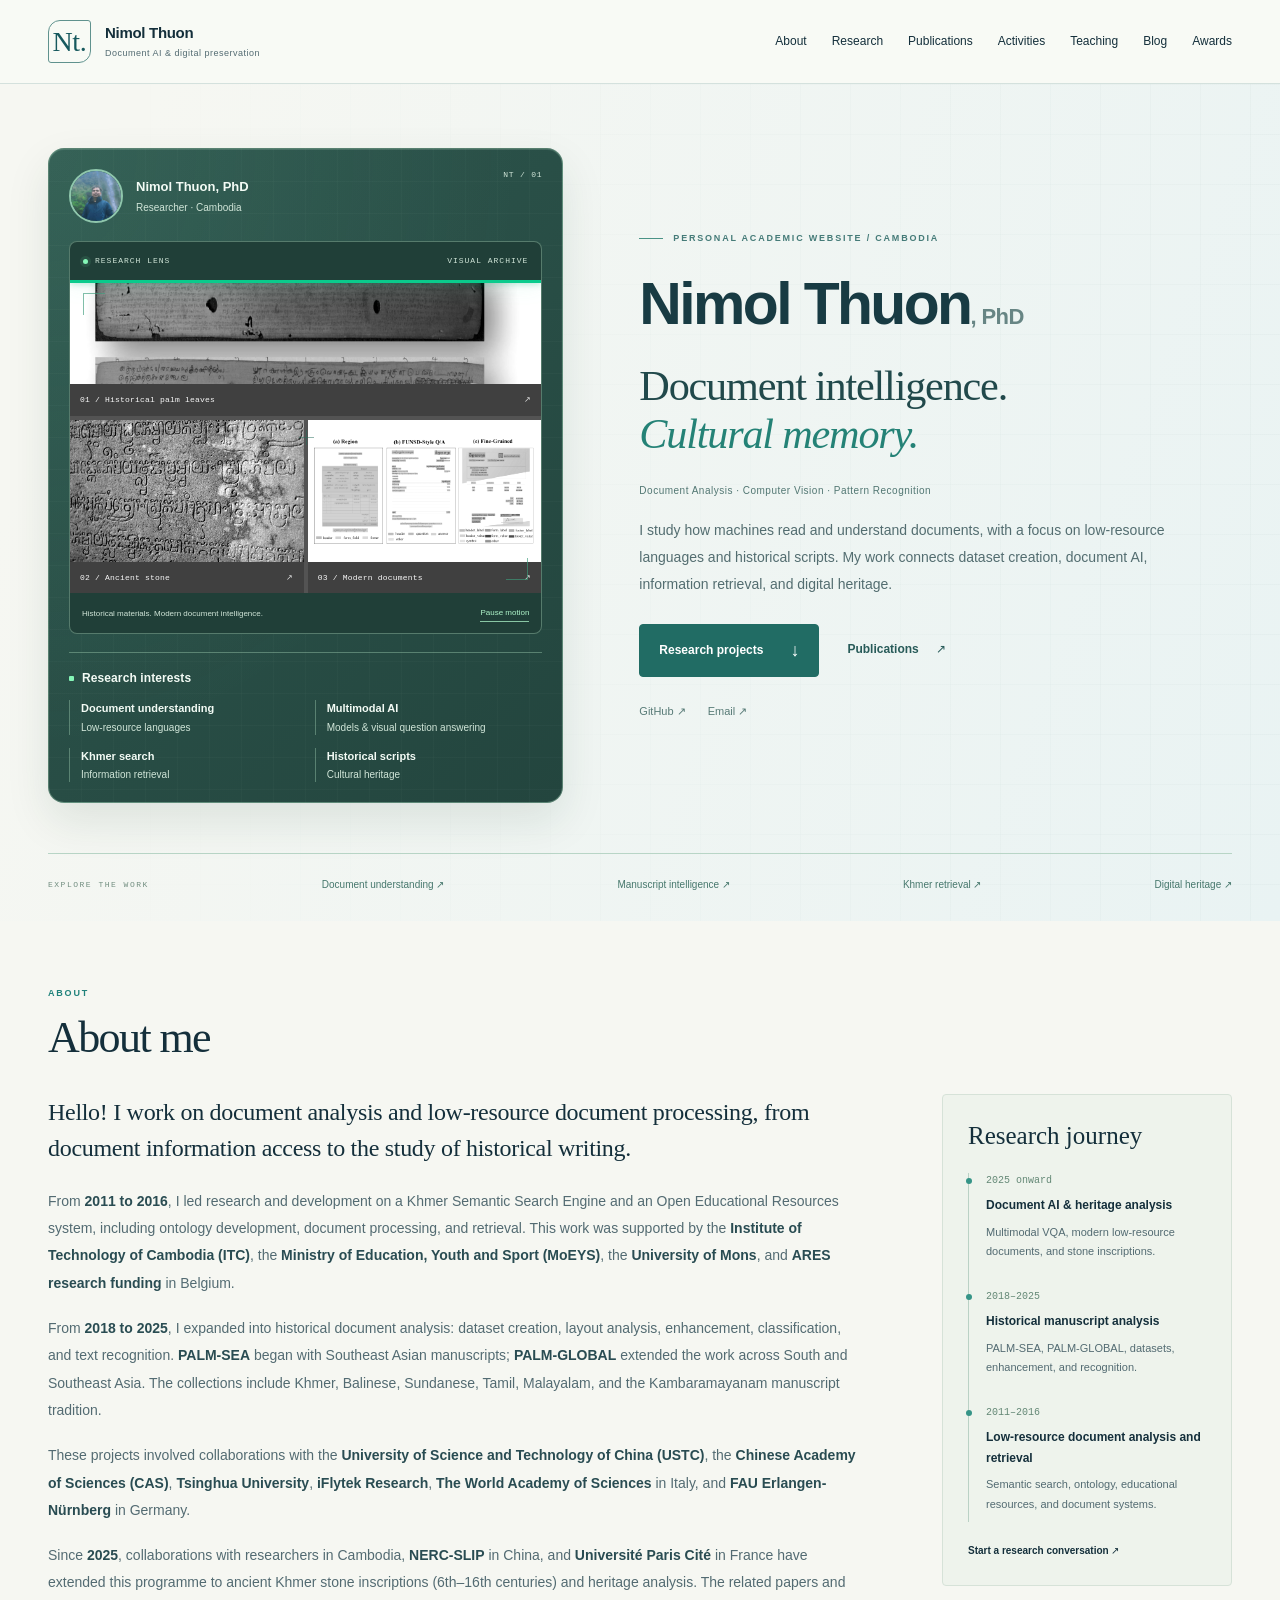
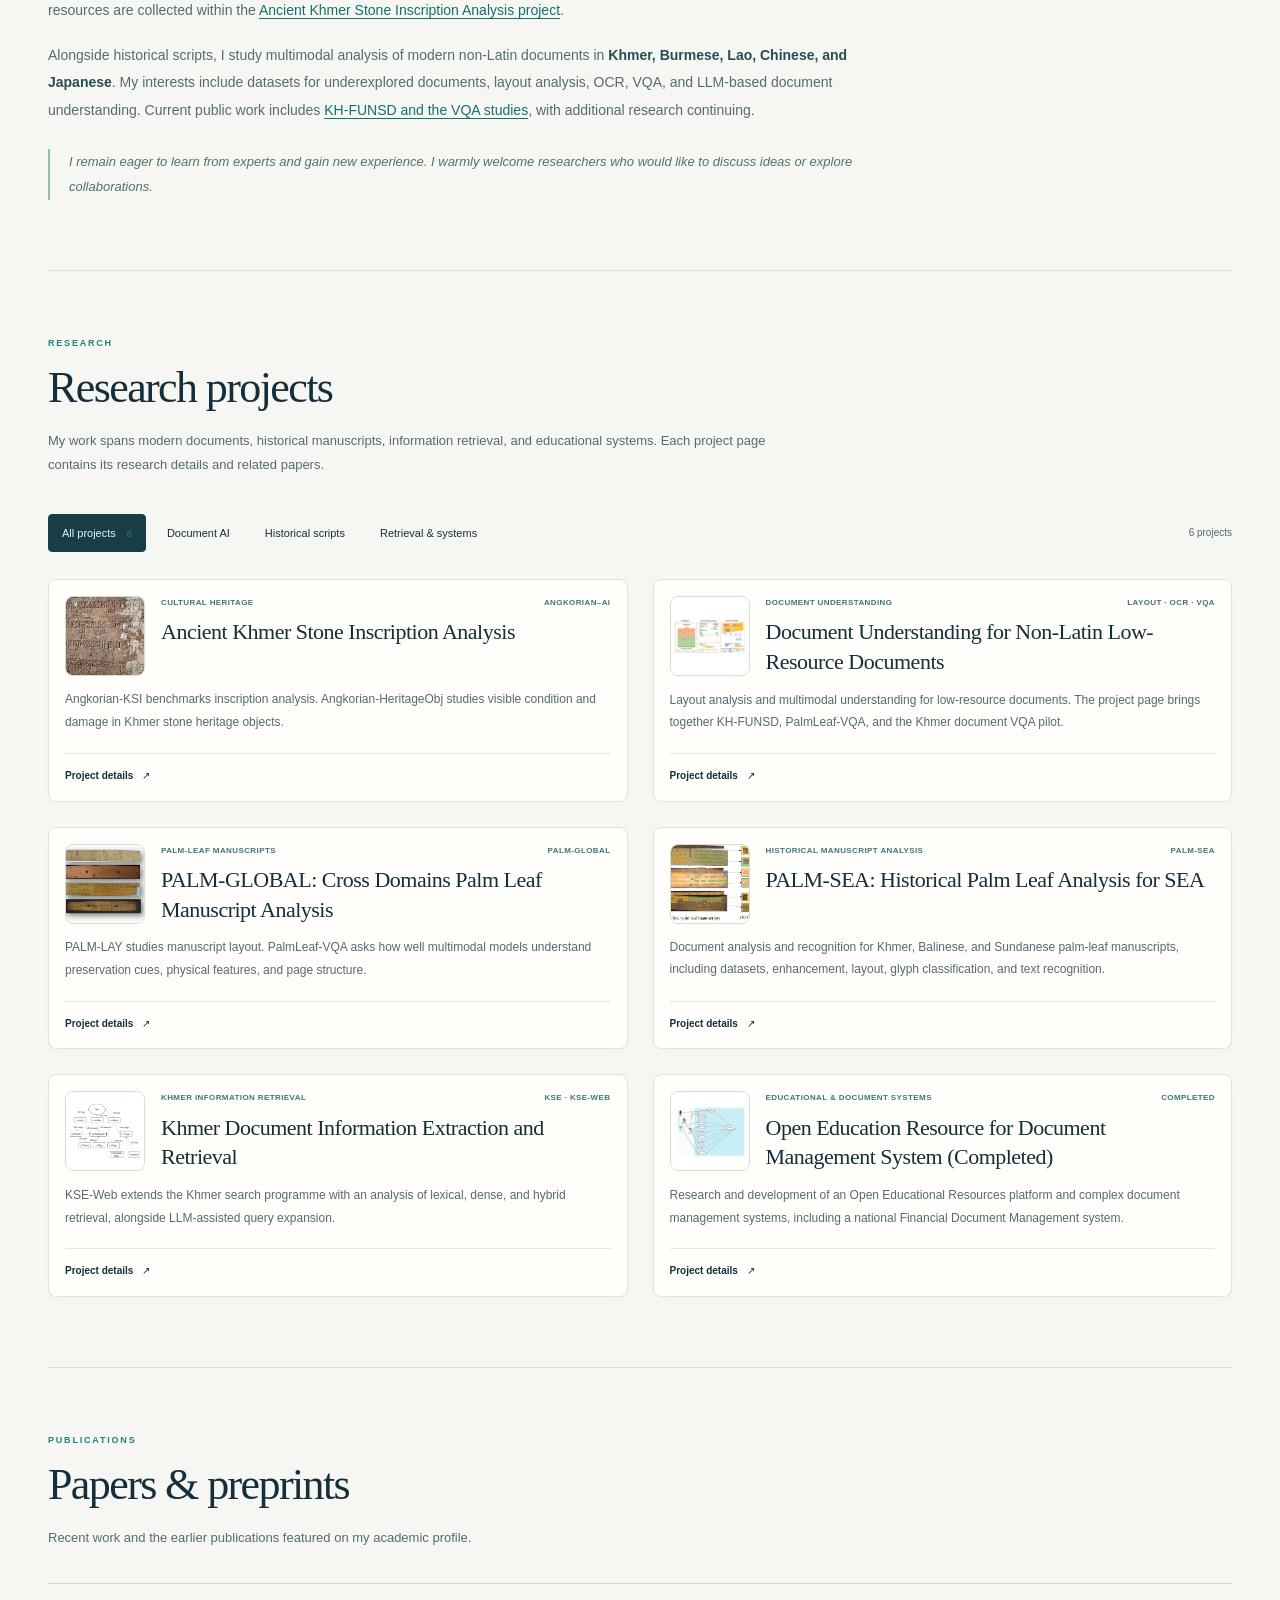
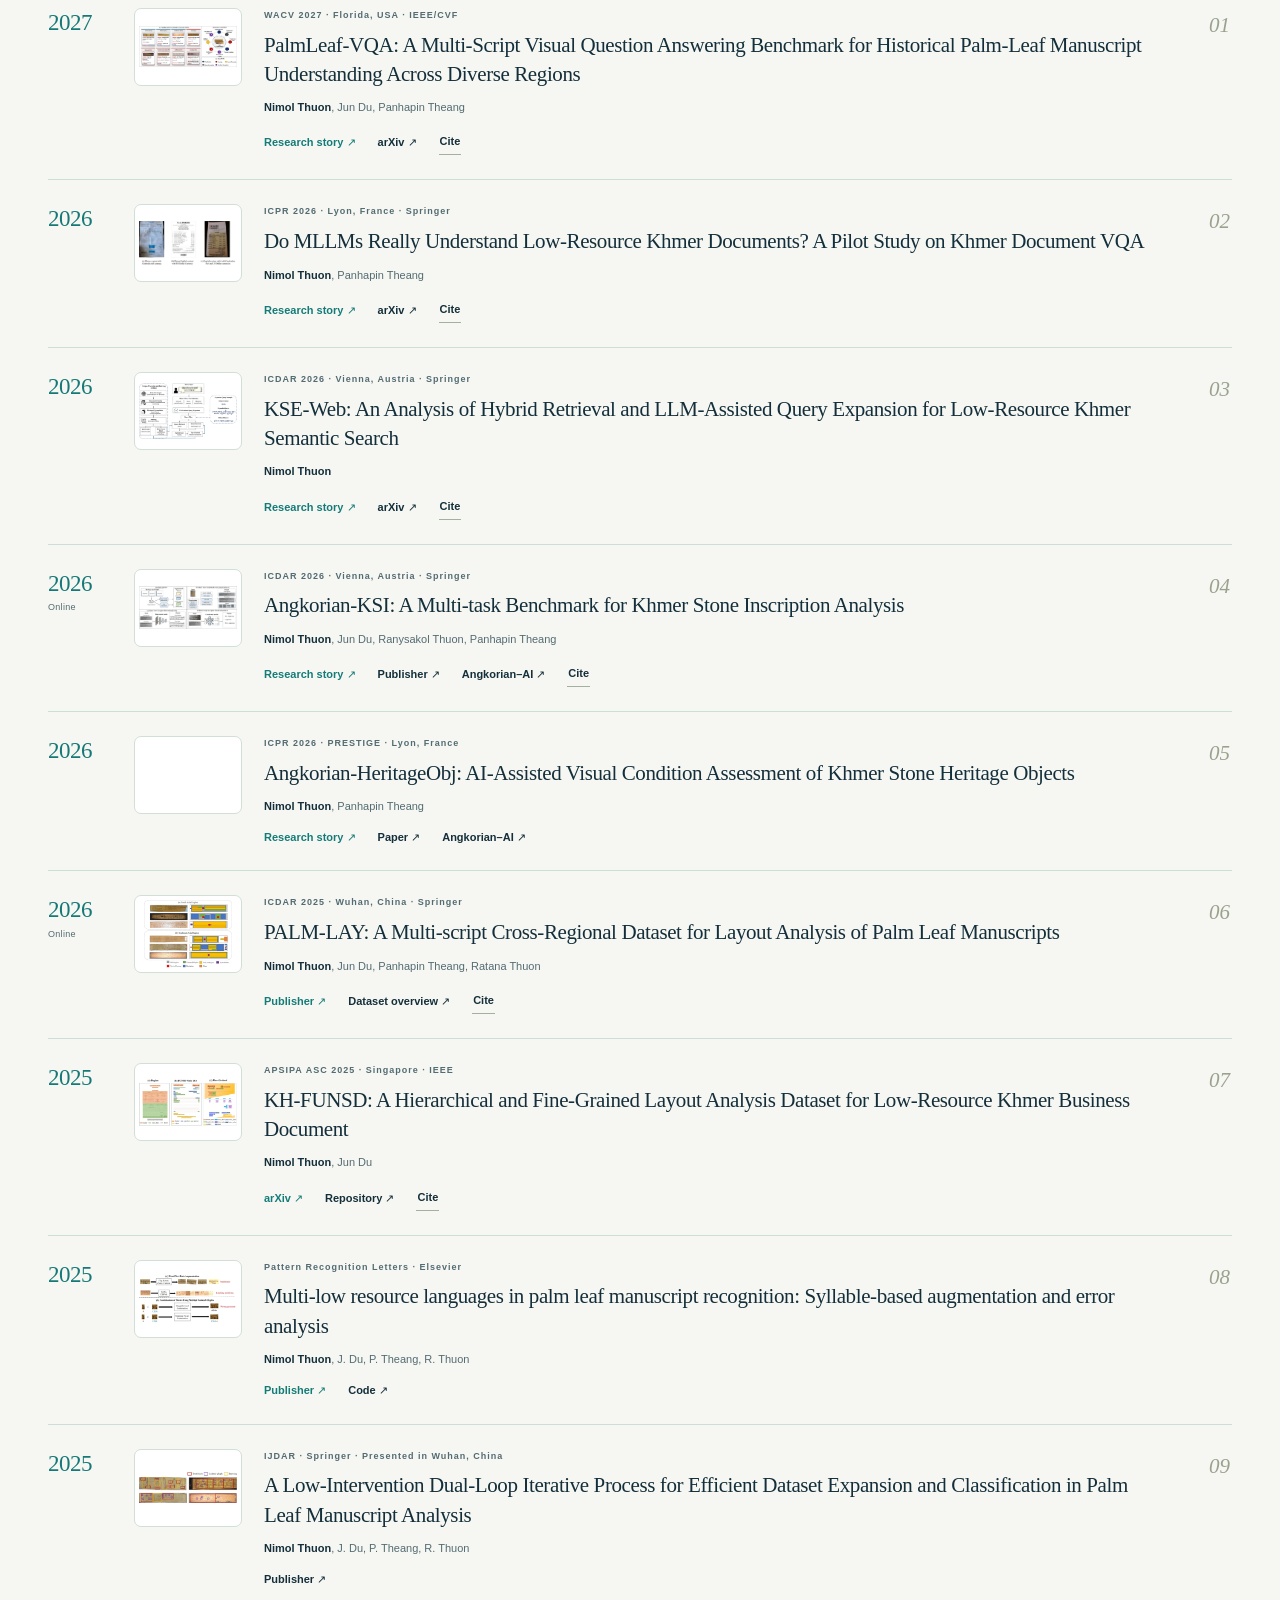
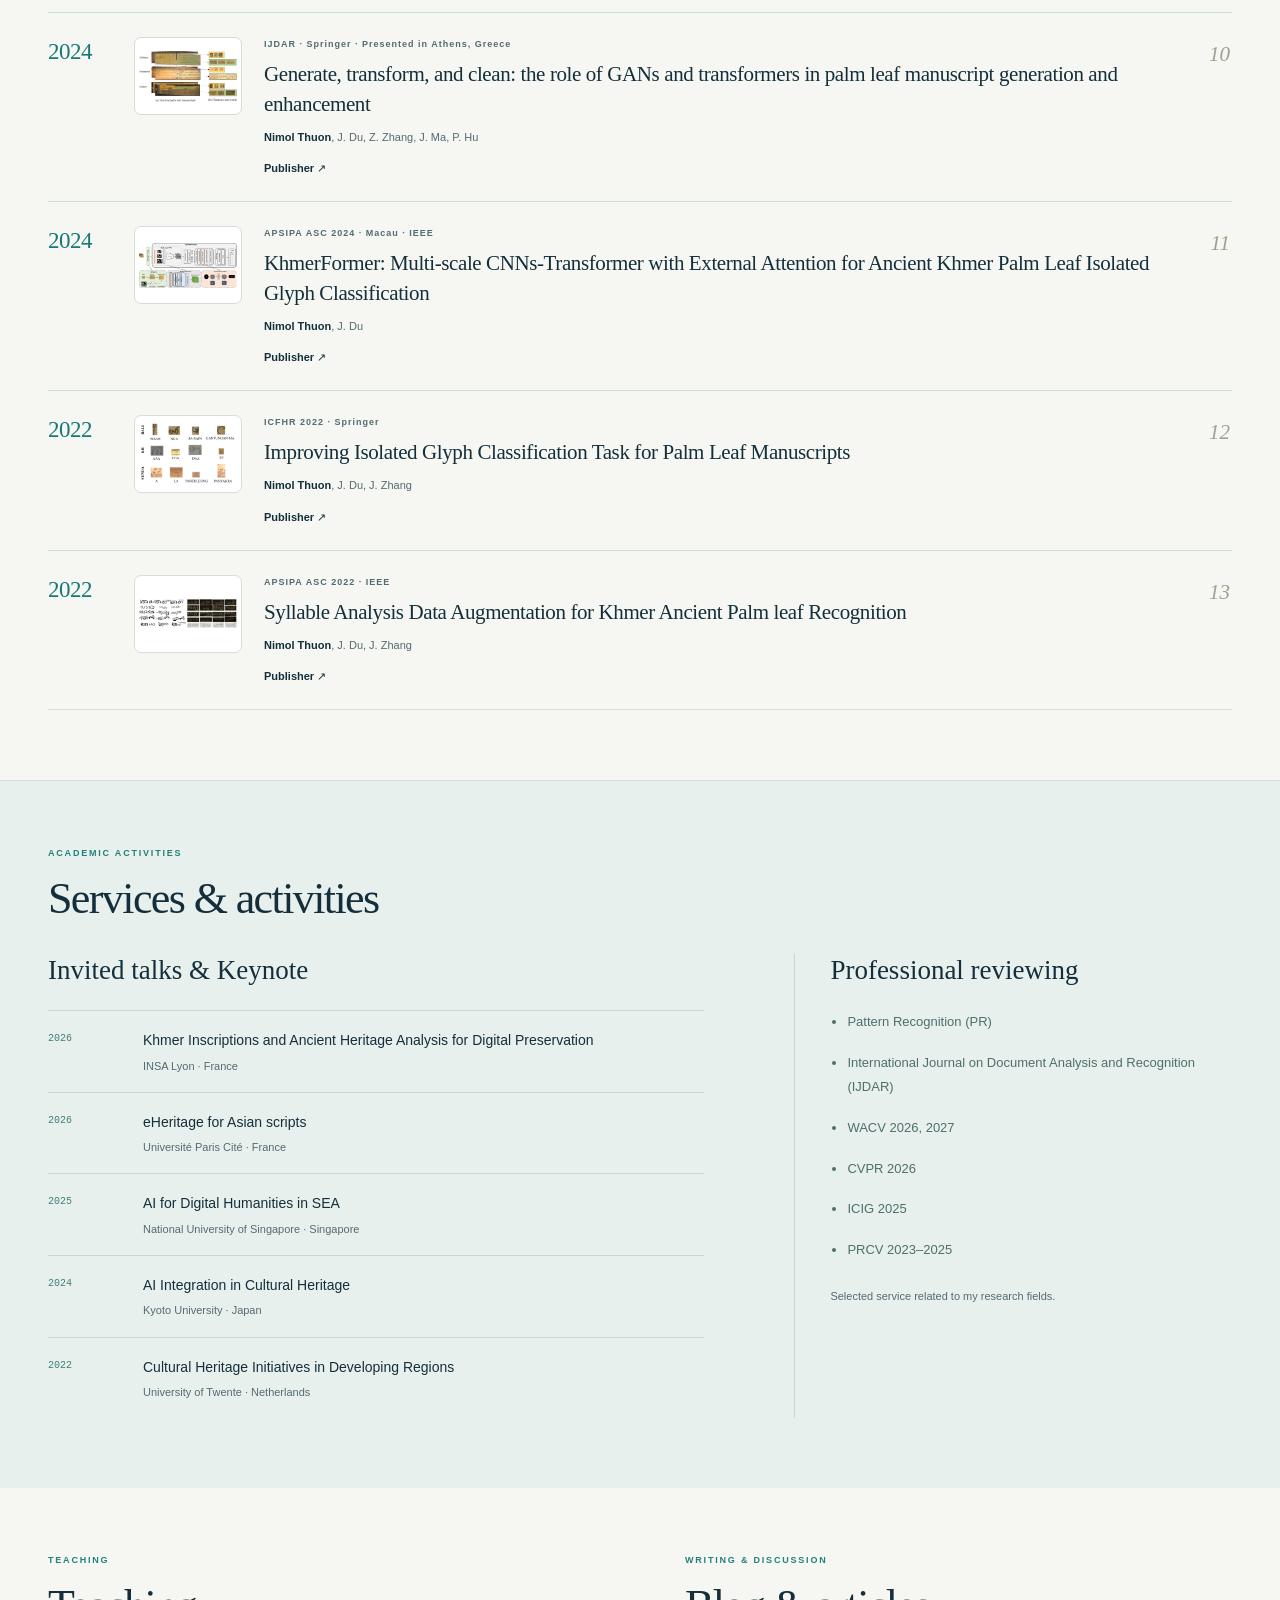
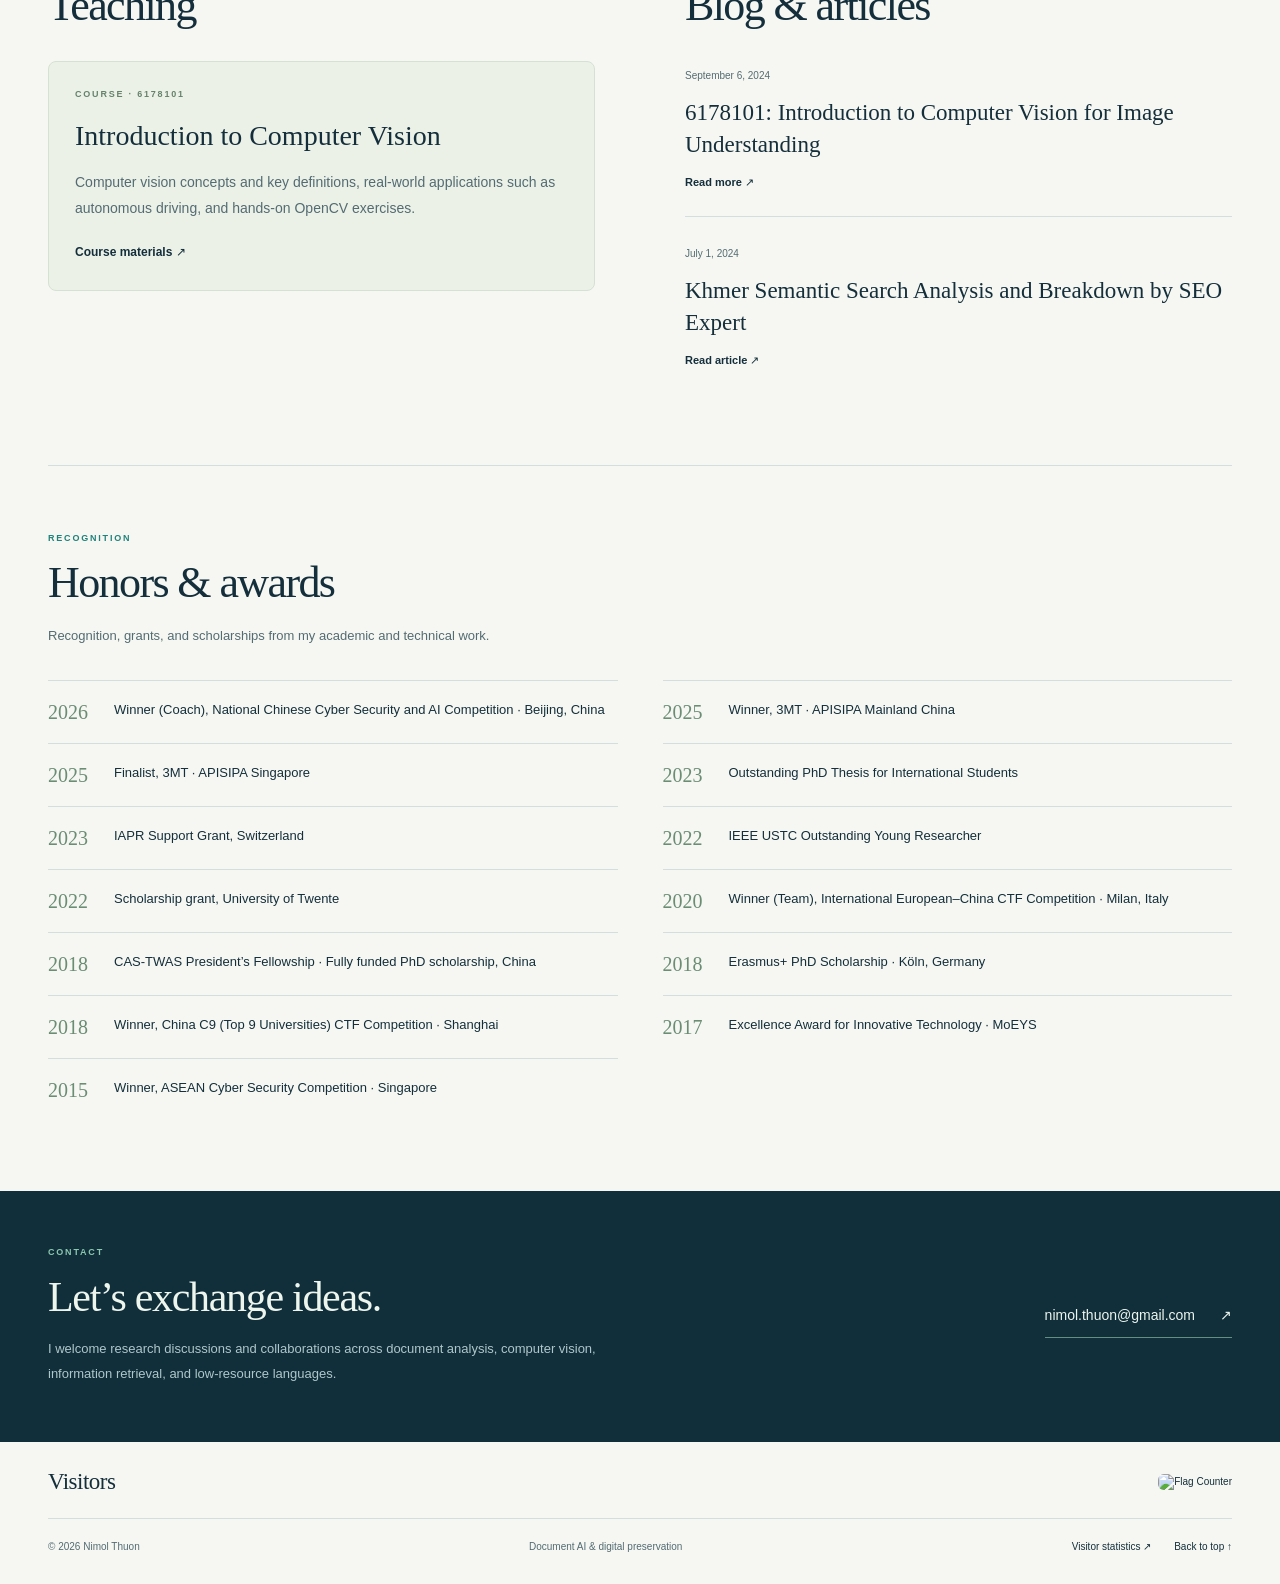
==== commit ecef0def: "Refresh academic homepage and illustrated research pages" ====
--- a/index.html
+++ b/index.html
@@ -1,767 +1,227 @@
-<!DOCTYPE html>
-<html lang="en" class="scroll-smooth">
-<head>
-    <meta charset="UTF-8">
-    <meta name="viewport" content="width=device-width, initial-scale=1.0">
-    <title>Nimol Thuon - Academic Profile</title>
-    <!-- Tailwind CSS -->
-    <script src="https://cdn.tailwindcss.com"></script>
-    <!-- Google Fonts: Inter & Merriweather (for a professional academic touch) -->
-    <link rel="preconnect" href="https://fonts.googleapis.com">
-    <link rel="preconnect" href="https://fonts.gstatic.com" crossorigin>
-    <link href="https://fonts.googleapis.com/css2?family=Inter:wght@300;400;500;600;700&family=Merriweather:ital,wght@0,400;0,700;1,400&display=swap" rel="stylesheet">
-    <!-- Font Awesome for icons -->
-    <link rel="stylesheet" href="https://cdnjs.cloudflare.com/ajax/libs/font-awesome/6.4.0/css/all.min.css">
-    
-    <script>
-        tailwind.config = {
-            theme: {
-                extend: {
-                    fontFamily: {
-                        sans: ['Inter', 'sans-serif'],
-                        serif: ['Merriweather', 'serif'],
-                    },
-                    colors: {
-                        brand: {
-                            50: '#eef2ff',
-                            100: '#e0e7ff',
-                            500: '#6366f1',
-                            600: '#4f46e5',
-                            700: '#4338ca',
-                            900: '#312e81',
-                        }
-                    }
-                }
-            }
-        }
-    </script>
-    <style>
-        /* Custom styles & smooth visual enhancements */
-        body {
-            background-color: #f8fafc;
-            background-image: radial-gradient(#cbd5e1 1px, transparent 1px);
-            background-size: 40px 40px;
-        }
-        
-        .nav-link.active {
-            color: #4f46e5; /* brand-600 */
-            font-weight: 600;
-        }
-        .nav-link.active::after {
-            content: '';
-            position: absolute;
-            bottom: -2px;
-            left: 0;
-            width: 100%;
-            height: 2px;
-            background-color: #4f46e5;
-            border-radius: 2px;
-        }
-        .nav-link {
-            position: relative;
-            transition: all 0.2s ease-in-out;
-        }
-        
-        /* Custom scrollbar */
-        ::-webkit-scrollbar { width: 8px; }
-        ::-webkit-scrollbar-track { background: transparent; }
-        ::-webkit-scrollbar-thumb { background: #cbd5e1; border-radius: 10px; }
-        ::-webkit-scrollbar-thumb:hover { background: #94a3b8; }
-        
-        /* Interactive Cards */
-        .hover-card-effect {
-            transition: all 0.3s cubic-bezier(0.4, 0, 0.2, 1);
-        }
-        .hover-card-effect:hover {
-            transform: translateY(-4px);
-            box-shadow: 0 12px 24px -8px rgba(0, 0, 0, 0.08);
-        }
-        
-        .pagination-btn:disabled {
-            opacity: 0.4;
-            cursor: not-allowed;
-        }
-    </style>
-</head>
-<body class="text-slate-700 font-sans antialiased selection:bg-brand-100 selection:text-brand-900">
-
-    <!-- Top Navigation Bar -->
-    <nav class="bg-white/90 backdrop-blur-md shadow-sm fixed top-0 left-0 right-0 z-50 border-b border-slate-200/60">
-        <div class="max-w-7xl mx-auto px-4 sm:px-6 lg:px-8">
-            <div class="flex items-center justify-between h-16">
-                <div class="flex items-center gap-3">
-                    <div class="w-8 h-8 rounded-full bg-gradient-to-br from-brand-500 to-indigo-700 text-white flex items-center justify-center font-bold font-serif shadow-sm">NT</div>
-                    <span class="font-bold text-lg text-slate-800 tracking-tight">Nimol Thuon</span>
-                </div>
-                <div class="hidden md:block">
-                    <div id="nav-links" class="ml-10 flex items-baseline space-x-6">
-                        <a href="#about" class="nav-link py-2 text-sm font-medium text-slate-600 hover:text-brand-600">About</a>
-                        <a href="#research" class="nav-link py-2 text-sm font-medium text-slate-600 hover:text-brand-600">Research</a>
-                        <a href="#publications" class="nav-link py-2 text-sm font-medium text-slate-600 hover:text-brand-600">Publications</a>
-                        <a href="#services" class="nav-link py-2 text-sm font-medium text-slate-600 hover:text-brand-600">Services</a>
-                        <a href="#teaching" class="nav-link py-2 text-sm font-medium text-slate-600 hover:text-brand-600">Teaching</a>
-                        <a href="#news" class="nav-link py-2 text-sm font-medium text-slate-600 hover:text-brand-600">Blog</a>
-                        <a href="#awards" class="nav-link py-2 text-sm font-medium text-slate-600 hover:text-brand-600">Awards</a>
-                    </div>
-                </div>
-                <!-- Mobile menu button -->
-                <div class="-mr-2 flex md:hidden">
-                    <button id="mobile-menu-button" type="button" class="inline-flex items-center justify-center p-2 rounded-md text-slate-500 hover:text-brand-600 hover:bg-brand-50 focus:outline-none transition-colors" aria-controls="mobile-menu" aria-expanded="false">
-                        <i class="fa-solid fa-bars text-xl"></i>
-                    </button>
-                </div>
-            </div>
-        </div>
-        <!-- Mobile menu -->
-        <div class="md:hidden hidden bg-white border-t border-slate-100 shadow-lg absolute w-full" id="mobile-menu">
-            <div class="px-4 pt-2 pb-4 space-y-1">
-                <a href="#about" class="block px-3 py-2 rounded-md text-base font-medium text-slate-600 hover:text-brand-600 hover:bg-brand-50">About Me</a>
-                <a href="#research" class="block px-3 py-2 rounded-md text-base font-medium text-slate-600 hover:text-brand-600 hover:bg-brand-50">Research</a>
-                <a href="#publications" class="block px-3 py-2 rounded-md text-base font-medium text-slate-600 hover:text-brand-600 hover:bg-brand-50">Publications</a>
-                <a href="#services" class="block px-3 py-2 rounded-md text-base font-medium text-slate-600 hover:text-brand-600 hover:bg-brand-50">Services</a>
-                <a href="#teaching" class="block px-3 py-2 rounded-md text-base font-medium text-slate-600 hover:text-brand-600 hover:bg-brand-50">Teaching</a>
-                <a href="#news" class="block px-3 py-2 rounded-md text-base font-medium text-slate-600 hover:text-brand-600 hover:bg-brand-50">Blog</a>
-                <a href="#awards" class="block px-3 py-2 rounded-md text-base font-medium text-slate-600 hover:text-brand-600 hover:bg-brand-50">Awards</a>
-            </div>
-        </div>
-    </nav>
-
-    <!-- Main Content -->
-    <div class="max-w-7xl mx-auto px-4 sm:px-6 lg:px-8 pt-28 pb-16">
-        <div class="lg:flex lg:space-x-10">
-
-            <!-- Left Column (Sticky Profile) -->
-            <aside class="lg:w-[320px] lg:shrink-0 lg:sticky lg:top-28 self-start mb-8 lg:mb-0">
-                <div class="bg-white/80 backdrop-blur-sm p-8 rounded-2xl shadow-[0_0_40px_-10px_rgba(0,0,0,0.05)] border border-slate-100">
-                    <div class="flex flex-col items-center text-center">
-                        <div class="relative mb-5 group">
-                            <div class="absolute inset-0 bg-brand-500 rounded-full blur opacity-20 group-hover:opacity-40 transition-opacity duration-300"></div>
-                            <img src="pics/profile.jpg" 
-                                 onerror="this.onerror=null;this.src='https://placehold.co/256x256/eef2ff/4f46e5?text=NT&font=inter';" 
-                                 alt="Dr. Nimol Thuon" 
-                                 class="relative w-36 h-36 object-cover rounded-full border-4 border-white shadow-md">
-                        </div>
-                        <h1 class="text-2xl font-bold text-slate-900 tracking-tight">Nimol Thuon, PhD</h1>
-                        <p class="mt-2 text-sm text-brand-600 font-medium">Document Analysis, Computer Vision and Pattern Recognition</p>
-                        <p class="mt-2 text-xs text-slate-500 px-4">Focusing on Ancient Scripts Analysis and Low-resource Document Understanding</p>
-                    </div>
-                    
-                    <div class="mt-8 pt-6 border-t border-slate-100">
-                        <ul class="space-y-4 text-sm text-slate-600">
-                            <li class="flex items-center group">
-                                <div class="w-8 h-8 rounded-full bg-slate-50 text-slate-400 flex items-center justify-center mr-3 group-hover:bg-brand-50 group-hover:text-brand-600 transition-colors">
-                                    <i class="fa-solid fa-location-dot"></i>
-                                </div>
-                                <span class="font-medium">Cambodia</span>
-                            </li>
-                        </ul>
-                    </div>
-
-             <!-- Social Icons Row -->
-<div class="mt-8 flex justify-center gap-3">
-  <a href="https://github.com/back-kh" target="_blank" class="w-10 h-10 rounded-full bg-slate-100 text-slate-600 flex items-center justify-center hover:bg-slate-800 hover:text-white transition-all shadow-sm hover:shadow-md" title="GitHub">
-    <i class="fa-brands fa-github text-lg"></i>
-  </a>
-
-  <a href="https://it.linkedin.com/in/thuon-nimol-12b998282?trk=people_directory" target="_blank" class="w-10 h-10 rounded-full bg-slate-100 text-slate-600 flex items-center justify-center hover:bg-[#0A66C2] hover:text-white transition-all shadow-sm hover:shadow-md" title="LinkedIn">
-    <i class="fa-brands fa-linkedin-in text-lg"></i>
-  </a>
-
-  <a href="https://orcid.org/0000-0001-6672-1933" target="_blank" class="w-10 h-10 rounded-full bg-slate-100 text-slate-600 flex items-center justify-center hover:bg-[#A6CE39] hover:text-white transition-all shadow-sm hover:shadow-md" title="ORCID">
-    <i class="fa-brands fa-orcid text-lg"></i>
-  </a>
-
-  <!-- Email -->
-  <a href="mailto:nimol.thuon@gmail.com" class="w-10 h-10 rounded-full bg-slate-100 text-slate-600 flex items-center justify-center hover:bg-slate-800 hover:text-white transition-all shadow-sm hover:shadow-md" title="Email">
-    <i class="fa-solid fa-envelope text-lg"></i>
-  </a>
-
-  <!-- Facebook -->
-  <a href="https://www.facebook.com/tttta1212" target="_blank" class="w-10 h-10 rounded-full bg-slate-100 text-slate-600 flex items-center justify-center hover:bg-[#1877F2] hover:text-white transition-all shadow-sm hover:shadow-md" title="Facebook">
-    <i class="fa-brands fa-facebook-f text-lg"></i>
-  </a>
-</div>
-                </div>
-
-                <!-- Flag Counter Card -->
-                <div class="mt-6 bg-white/80 backdrop-blur-sm p-4 rounded-2xl shadow-[0_0_40px_-10px_rgba(0,0,0,0.05)] border border-slate-100 flex justify-center overflow-hidden">
-                    <a href="https://info.flagcounter.com/6BvX" class="opacity-80 hover:opacity-100 transition-opacity">
-                        <img src="https://s05.flagcounter.com/count/6BvX/bg_FFFDF7/txt_000000/border_0E73CC/columns_5/maxflags_10/viewers_0/labels_1/pageviews_1/flags_0/percent_1/" alt="Flag Counter" class="rounded" border="0">
-                    </a>
-                </div>
-            </aside>
-
-            <!-- Right Column (Scrollable Content) -->
-            <main class="lg:flex-1 space-y-10">
-                
-                <!-- About Me Section -->
-                <section id="about" class="bg-white p-8 md:p-10 rounded-3xl shadow-[0_0_40px_-10px_rgba(0,0,0,0.05)] border border-slate-100 scroll-mt-24 relative overflow-hidden">
-                    <div class="absolute top-0 right-0 p-8 opacity-5">
-                        <i class="fa-solid fa-quote-right text-8xl"></i>
-                    </div>
-                    <h2 class="text-2xl font-bold text-slate-900 mb-6 flex items-center gap-3 font-serif">
-                        <span class="w-8 h-8 rounded-lg bg-brand-100 text-brand-600 flex items-center justify-center text-sm"><i class="fa-solid fa-user-graduate"></i></span>
-                        About Me
-                    </h2>
-                    <div class="space-y-4 text-slate-600 leading-relaxed relative z-10">
-    <p><strong>Hello!</strong> I work on document analysis and low-resource document processing.</p>
-
-<p>
-  From 2011 to 2016, I led the research and development of the <strong>first Khmer Semantic Search Engine</strong> and an
-  <strong>Open Educational Resources system</strong> for Khmer low-resource document retrieval, including ontology development
-  and document processing. This work was supported by the Institute of Technology of Cambodia (ITC),
-  the Ministry of Education, Youth and Sport (MoEYS), University of Mons (Belgium), and ARES Research Funding (Belgium).
-</p>
-
-<p>
-  From 2018 to 2025, I expanded my research to historical document analysis, covering almost all tasks such as
-  dataset creation, layout analysis, enhancement, classification, and text recognition for ancient palm-leaf manuscripts
-  around the world. The first project was <strong>PALM-SEA</strong>, focusing on scripts from Southeast Asia, and later
-  <strong>PALM-GLOBAL</strong>, focusing on cross-domain historical palm-leaf manuscripts across South Asia
- and Southeast Asia scripts, including <strong>Khmer</strong>, <strong>Balinese</strong>,
-  <strong>Sundanese</strong>, <strong>Tamil</strong>, <strong>Malayalam</strong>, and <strong>Kambaramayanam</strong>.
-  These projects were collaborated with the University of Science and Technology of China (USTC), the Chinese Academy of Sciences (CAS), Tsinghua University (China), iFlytek research (China), 
-  the World Academy of Sciences (Italy), and FAU Erlangen-Nürnberg (Germany).
-</p>
-
-    <p>
-      From 2025–present, we further extended the project with new collaborations involving researchers from Cambodia, NERC-SLIP(China), the University Paris Cité (France) 
-      to address emerging challenges in <strong>Ancient Khmer Stone Inscriptions Analysis (6th–16th centuries)</strong>.
-      Details will be available soon, with implications for cultural heritage preservation.
-    </p>
-
-    <p>
-      Alongside work on ancient scripts, I also recently focused on
-      <strong>multimodal document analysis for non-Latin, low-resource modern documents</strong>
-      in Khmer, Burmese, Lao, Chinese, and Japanese. My goals are to create new datasets for non-Latin and underexplored documents and develop and evaluate document understanding methods, such as layout analysis, OCR, and VQA—especially in combination with
-      <strong>LLM-based models</strong> for stronger multimodal document understanding. However, the updated results will be published <strong>after relevant papers and tools are accepted</strong>.
-    </p>
-                        <div class="bg-brand-50 border-l-4 border-brand-500 p-5 rounded-r-lg mt-6">
-                            <p class="text-brand-900 text-sm font-medium italic">
-                                "My writing may be long, but I am still young as a researcher and lack a lot of experience. I remain eager to gain more experience and continue learning from experts. I warmly welcome researchers interested in these fields to reach out to discuss ideas or explore collaborations."
-                            </p>
-                        </div>
-                    </div>
-                </section>
-                
-                <!-- Research Projects Section -->
-                <section id="research" class="bg-white p-8 md:p-10 rounded-3xl shadow-[0_0_40px_-10px_rgba(0,0,0,0.05)] border border-slate-100 scroll-mt-24">
-                    <h2 class="text-2xl font-bold text-slate-900 mb-8 flex items-center gap-3 font-serif">
-                        <span class="w-8 h-8 rounded-lg bg-emerald-100 text-emerald-600 flex items-center justify-center text-sm"><i class="fa-solid fa-microscope"></i></span>
-                        Research Projects
-                    </h2>
-                    <div class="space-y-6">
-                         <!-- Project Card 4 -->
-                        <div class="hover-card-effect group flex flex-col md:flex-row gap-6 p-5 border border-slate-100 rounded-2xl bg-slate-50/50">
-                            <div class="md:w-48 shrink-0 overflow-hidden rounded-xl bg-white shadow-sm">
-                                <img src="pics/KSI1.jpg" onerror="this.onerror=null;this.src='https://placehold.co/400x300/eef2ff/4f46e5?text=KSI';" alt="Ancient Khmer Stone Inscription Analysis" class="w-full h-40 md:h-full object-cover group-hover:scale-105 transition-transform duration-500">
-                            </div>
-                            <div class="flex-1 flex flex-col justify-center">
-                                <div class="flex flex-wrap gap-2 mb-3">
-                                    <span class="px-2.5 py-1 bg-white border border-slate-200 text-slate-600 text-xs rounded-full font-medium shadow-sm">Historical Scripts</span>
-                                    <span class="px-2.5 py-1 bg-white border border-slate-200 text-slate-600 text-xs rounded-full font-medium shadow-sm">Document Analysis</span>
-                                </div>
-                                <h3 class="text-lg font-bold text-slate-900 group-hover:text-brand-600 transition-colors">Ancient Khmer Stone Inscription Analysis</h3>
-                                <p class="mt-2 text-slate-600 text-sm leading-relaxed">The first research on digital document analysis focused on analyzing Khmer stone inscriptions from the 6th to the 15th century for preservation and cultural heritage.</p>
-                                <div class="mt-4 flex items-center text-brand-600 text-sm font-semibold">
-                                                                    <a href="KSI\index.html" class="mt-4 inline-flex items-center text-brand-600 hover:text-brand-700 text-sm font-semibold">
-                                    View Project Details <i class="fa-solid fa-arrow-right ml-1 transition-transform group-hover:translate-x-1"></i>
-                                </a>
-                                </div>
-                            </div>
-                        </div>
-                         <!-- Project Card 4 -->
-                        <div class="hover-card-effect group flex flex-col md:flex-row gap-6 p-5 border border-slate-100 rounded-2xl bg-slate-50/50">
-                            <div class="md:w-48 shrink-0 overflow-hidden rounded-xl bg-white shadow-sm">
-                                <img src="p4.jpg" onerror="this.onerror=null;this.src='https://placehold.co/400x300/eef2ff/4f46e5?text=Form+Understanding';" alt="Document Understanding for Non-Latin Low-Resource Documents" class="w-full h-40 md:h-full object-cover group-hover:scale-105 transition-transform duration-500">
-                            </div>
-                            <div class="flex-1 flex flex-col justify-center">
-                                <div class="flex flex-wrap gap-2 mb-3">
-                                    <span class="px-2.5 py-1 bg-white border border-slate-200 text-slate-600 text-xs rounded-full font-medium shadow-sm">LLMs</span>
-                                    <span class="px-2.5 py-1 bg-white border border-slate-200 text-slate-600 text-xs rounded-full font-medium shadow-sm">Document Understanding</span>
-                                </div>
-                                <h3 class="text-lg font-bold text-slate-900 group-hover:text-brand-600 transition-colors">Document Understanding for Non-Latin Low-Resource Documents</h3>
-                                <p class="mt-2 text-slate-600 text-sm leading-relaxed">Building document-understanding tools for non-Latin document retrieval, covering tasks such as layout analysis and Visual VQA on multimodal documents.</p>
-                                <div class="mt-4 flex items-center text-brand-600 text-sm font-semibold">
-                                                                    <a href="project\MD\index.html" class="mt-4 inline-flex items-center text-brand-600 hover:text-brand-700 text-sm font-semibold">
-                                    View Project Details <i class="fa-solid fa-arrow-right ml-1 transition-transform group-hover:translate-x-1"></i>
-                                </a>
-                                </div>
-                            </div>
-                        </div>
-                        <!-- Project Card 1 -->
-                        <div class="hover-card-effect group flex flex-col md:flex-row gap-6 p-5 border border-slate-100 rounded-2xl bg-slate-50/50">
-                            <div class="md:w-48 shrink-0 overflow-hidden rounded-xl bg-white shadow-sm">
-                                <img src="project/PLA-1/project.jpg" onerror="this.onerror=null;this.src='https://placehold.co/400x300/eef2ff/4f46e5?text=PALM-GLOBAL';" alt="PALM-GLOBAL" class="w-full h-40 md:h-full object-cover group-hover:scale-105 transition-transform duration-500">
-                            </div>
-                            <div class="flex-1 flex flex-col justify-center">
-                                <div class="flex flex-wrap gap-2 mb-3">
-                                    <span class="px-2.5 py-1 bg-white border border-slate-200 text-slate-600 text-xs rounded-full font-medium shadow-sm">Document Analysis</span>
-                                    <span class="px-2.5 py-1 bg-white border border-slate-200 text-slate-600 text-xs rounded-full font-medium shadow-sm">Computer Vision</span>
-                                </div>
-                                <h3 class="text-lg font-bold text-slate-900 group-hover:text-brand-600 transition-colors"><a href="project/PLA-1/index.html">PALM-GLOBAL: Cross Domains Palm Leaf Manuscript Analysis</a></h3>
-                                <p class="mt-2 text-slate-600 text-sm leading-relaxed">Bridging the South Asia and Southeast Asia regions for comprehensive palm leaf analysis, preservation, and cross-script layout understanding.</p>
-                                <a href="project/PLA-1/index.html" class="mt-4 inline-flex items-center text-brand-600 hover:text-brand-700 text-sm font-semibold">
-                                    View Project Details <i class="fa-solid fa-arrow-right ml-1 transition-transform group-hover:translate-x-1"></i>
-                                </a>
-                            </div>
-                        </div>
-
-                        <!-- Project Card 2 -->
-                        <div class="hover-card-effect group flex flex-col md:flex-row gap-6 p-5 border border-slate-100 rounded-2xl bg-slate-50/50">
-                            <div class="md:w-48 shrink-0 overflow-hidden rounded-xl bg-white shadow-sm">
-                                <img src="project/PLA/project.jpg" onerror="this.onerror=null;this.src='https://placehold.co/400x300/eef2ff/4f46e5?text=PALM-SEA';" alt="PALM-SEA" class="w-full h-40 md:h-full object-cover group-hover:scale-105 transition-transform duration-500">
-                            </div>
-                            <div class="flex-1 flex flex-col justify-center">
-                                <div class="flex flex-wrap gap-2 mb-3">
-                                    <span class="px-2.5 py-1 bg-white border border-slate-200 text-slate-600 text-xs rounded-full font-medium shadow-sm">Pattern Recognition</span>
-                                    <span class="px-2.5 py-1 bg-white border border-slate-200 text-slate-600 text-xs rounded-full font-medium shadow-sm">Historical Scripts</span>
-                                </div>
-                                <h3 class="text-lg font-bold text-slate-900 group-hover:text-brand-600 transition-colors"><a href="project/PLA/PLA.html">PALM-SEA: Historical Palm Leaf Analysis for SEA</a></h3>
-                                <p class="mt-2 text-slate-600 text-sm leading-relaxed">Analyzing unique historical scripts from Southeast Asia (Sundanese, Balinese, Khmer) used to document religious texts and cultural records.</p>
-                                <a href="project/PLA/PLA.html" class="mt-4 inline-flex items-center text-brand-600 hover:text-brand-700 text-sm font-semibold">
-                                    View Project Details <i class="fa-solid fa-arrow-right ml-1 transition-transform group-hover:translate-x-1"></i>
-                                </a>
-                            </div>
-                        </div>
-
-                        <!-- Project Card 3 -->
-                        <div class="hover-card-effect group flex flex-col md:flex-row gap-6 p-5 border border-slate-100 rounded-2xl bg-slate-50/50">
-                            <div class="md:w-48 shrink-0 overflow-hidden rounded-xl bg-white shadow-sm">
-                                <img src="project/KSE/assets/fig2.png" onerror="this.onerror=null;this.src='https://placehold.co/400x300/eef2ff/4f46e5?text=Khmer+Retrieval';" alt="Khmer Document Retrieval" class="w-full h-40 md:h-full object-cover group-hover:scale-105 transition-transform duration-500">
-                            </div>
-                            <div class="flex-1 flex flex-col justify-center">
-                                <div class="flex flex-wrap gap-2 mb-3">
-                                    <span class="px-2.5 py-1 bg-white border border-slate-200 text-slate-600 text-xs rounded-full font-medium shadow-sm">NLP</span>
-                                    <span class="px-2.5 py-1 bg-white border border-slate-200 text-slate-600 text-xs rounded-full font-medium shadow-sm">Document Retrieval</span>
-                                </div>
-                                <h3 class="text-lg font-bold text-slate-900 group-hover:text-brand-600 transition-colors"><a href="project\KSE\index.html">Khmer Document Information Extraction and Retrieval</a></h3>
-                                <p class="mt-2 text-slate-600 text-sm leading-relaxed">Developing tools for search engines and keyword extraction to address the challenge of finding relevant Khmer documents effectively.</p>
-                                <a href="project\KSE\index.html" class="mt-4 inline-flex items-center text-brand-600 hover:text-brand-700 text-sm font-semibold">
-                                    View Project Details <i class="fa-solid fa-arrow-right ml-1 transition-transform group-hover:translate-x-1"></i>
-                                </a>
-                            </div>
-                        </div>
-
-                        <!-- Project Card 5 -->
-                        <div class="hover-card-effect group flex flex-col md:flex-row gap-6 p-5 border border-slate-100 rounded-2xl bg-slate-50/50">
-                            <div class="md:w-48 shrink-0 overflow-hidden rounded-xl bg-white shadow-sm">
-                                <img src="p5.png" onerror="this.onerror=null;this.src='https://placehold.co/400x300/eef2ff/4f46e5?text=OER+System';" alt="Open Education Resource for Document Management System" class="w-full h-40 md:h-full object-cover group-hover:scale-105 transition-transform duration-500">
-                            </div>
-                            <div class="flex-1 flex flex-col justify-center">
-                                <div class="flex flex-wrap gap-2 mb-3">
-                                    <span class="px-2.5 py-1 bg-white border border-slate-200 text-slate-600 text-xs rounded-full font-medium shadow-sm">Complex Systems</span>
-                                    <span class="px-2.5 py-1 bg-white border border-slate-200 text-slate-600 text-xs rounded-full font-medium shadow-sm">OCR</span>
-                                    <span class="px-2.5 py-1 bg-white border border-slate-200 text-slate-600 text-xs rounded-full font-medium shadow-sm">Document Retrieval</span>
-                                </div>
-                                <h3 class="text-lg font-bold text-slate-900 group-hover:text-brand-600 transition-colors"><a href="https://hal.science/hal-05072234v1/document">Open Education Resource for Document Management System (Completed)</a></h3>
-                                <p class="mt-2 text-slate-600 text-sm leading-relaxed">Research and development of several complex systems, including an Open Education Resource (OER) platform and a national Financial Document Management system.</p>
-                                <a href="https://hal.science/hal-05072234v1/document" class="mt-4 inline-flex items-center text-brand-600 hover:text-brand-700 text-sm font-semibold">
-                                    View Project Details <i class="fa-solid fa-arrow-right ml-1 transition-transform group-hover:translate-x-1"></i>
-                                </a>
-                            </div>
-                        </div>
-
-                    </div>
-                </section>
-
-                <!-- Publications Section -->
-                <section id="publications" class="bg-white p-8 md:p-10 rounded-3xl shadow-[0_0_40px_-10px_rgba(0,0,0,0.05)] border border-slate-100 scroll-mt-24">
-                    <h2 class="text-2xl font-bold text-slate-900 mb-8 flex items-center gap-3 font-serif">
-                        <span class="w-8 h-8 rounded-lg bg-blue-100 text-blue-600 flex items-center justify-center text-sm"><i class="fa-solid fa-book-open"></i></span>
-                        Selected Publications
-                    </h2>
-                    
-                    <div class="space-y-6">
-                        
-                        <!-- Publication 1 -->
-                        <div class="group relative pl-6 md:pl-0">
-                            <div class="hidden md:block absolute left-0 top-0 bottom-0 w-0.5 bg-slate-100 ml-[104px]"></div>
-                            
-                            <div class="md:flex items-start gap-8 relative">
-                                <div class="hidden md:flex flex-col items-center w-24 shrink-0 pt-1">
-                                    <span class="text-lg font-bold text-slate-300 group-hover:text-brand-500 transition-colors">2025</span>
-                                    <div class="w-3 h-3 rounded-full bg-white border-2 border-brand-500 z-10 my-2 shadow-sm"></div>
-                                </div>
-                                
-                                <div class="bg-white border border-slate-100 p-5 rounded-2xl shadow-sm hover:shadow-md transition-shadow flex-1">
-                                    <span class="md:hidden inline-block px-2 py-1 bg-slate-100 text-slate-600 text-xs font-bold rounded mb-3">2025</span>
-                                    <h3 class="font-bold text-slate-800 text-lg leading-snug"><a href="https://www.sciencedirect.com/science/article/pii/S0167865525001734" class="hover:text-brand-600 transition-colors">Multi-low resource languages in palm leaf manuscript recognition: Syllable-based augmentation and error analysis</a></h3>
-                                    <p class="text-sm text-slate-600 mt-2"><strong class="text-slate-900">Nimol Thuon</strong>, J Du, P Theang, R Thuon</p>
-                                    <p class="text-sm text-brand-600/80 font-medium mt-1 italic">Pattern Recognition Letters, Elsevier</p>
-                                    
-                                    <div class="mt-4 flex gap-3">
-                                        <a href="https://www.sciencedirect.com/science/article/pii/S0167865525001734" class="inline-flex items-center px-3 py-1.5 bg-slate-50 text-slate-700 hover:bg-brand-50 hover:text-brand-700 rounded-lg text-xs font-semibold border border-slate-200 transition-colors"><i class="fa-regular fa-file-pdf mr-1.5"></i> PDF</a>
-                                        <a href="https://github.com/back-kh/SADA" class="inline-flex items-center px-3 py-1.5 bg-slate-50 text-slate-700 hover:bg-slate-800 hover:text-white rounded-lg text-xs font-semibold border border-slate-200 transition-colors"><i class="fa-brands fa-github mr-1.5"></i> Code</a>
-                                    </div>
-                                </div>
-                            </div>
-                        </div>
-
-                        <!-- Publication 2 -->
-                        <div class="group relative pl-6 md:pl-0">
-                            <div class="hidden md:block absolute left-0 top-0 bottom-0 w-0.5 bg-slate-100 ml-[104px]"></div>
-                            <div class="md:flex items-start gap-8 relative">
-                                <div class="hidden md:flex flex-col items-center w-24 shrink-0 pt-1">
-                                    <span class="text-lg font-bold text-slate-300 group-hover:text-brand-500 transition-colors">2025</span>
-                                    <div class="w-3 h-3 rounded-full bg-white border-2 border-slate-300 group-hover:border-brand-500 transition-colors z-10 my-2"></div>
-                                </div>
-                                
-                                <div class="bg-white border border-slate-100 p-5 rounded-2xl shadow-sm hover:shadow-md transition-shadow flex-1">
-                                    <span class="md:hidden inline-block px-2 py-1 bg-slate-100 text-slate-600 text-xs font-bold rounded mb-3">2025</span>
-                                    <h3 class="font-bold text-slate-800 text-lg leading-snug"><a href="https://link.springer.com/article/10.1007/s10032-025-00532-y" class="hover:text-brand-600 transition-colors">A Low-Intervention Dual-Loop Iterative Process for Efficient Dataset Expansion and Classification in Palm Leaf Manuscript Analysis</a></h3>
-                                    <p class="text-sm text-slate-600 mt-2"><strong class="text-slate-900">Nimol Thuon</strong>, J Du, P Theang, R Thuon</p>
-                                    <p class="text-sm text-brand-600/80 font-medium mt-1 italic">IJDAR, Springer</p>
-                                    <div class="mt-4 flex gap-3">
-                                        <a href="https://link.springer.com/article/10.1007/s10032-025-00532-y" class="inline-flex items-center px-3 py-1.5 bg-slate-50 text-slate-700 hover:bg-brand-50 hover:text-brand-700 rounded-lg text-xs font-semibold border border-slate-200 transition-colors"><i class="fa-solid fa-link mr-1.5"></i> Publisher Link</a>
-                                    </div>
-                                </div>
-                            </div>
-                        </div>
-
-                        <!-- Publication 3 -->
-                        <div class="group relative pl-6 md:pl-0">
-                            <div class="hidden md:block absolute left-0 top-0 bottom-0 w-0.5 bg-slate-100 ml-[104px]"></div>
-                            <div class="md:flex items-start gap-8 relative">
-                                <div class="hidden md:flex flex-col items-center w-24 shrink-0 pt-1">
-                                    <span class="text-lg font-bold text-slate-300 group-hover:text-brand-500 transition-colors">2024</span>
-                                    <div class="w-3 h-3 rounded-full bg-white border-2 border-slate-300 group-hover:border-brand-500 transition-colors z-10 my-2"></div>
-                                </div>
-                                
-                                <div class="bg-white border border-slate-100 p-5 rounded-2xl shadow-sm hover:shadow-md transition-shadow flex-1">
-                                    <span class="md:hidden inline-block px-2 py-1 bg-slate-100 text-slate-600 text-xs font-bold rounded mb-3">2024</span>
-                                    <h3 class="font-bold text-slate-800 text-lg leading-snug"><a href="https://link.springer.com/article/10.1007/s10032-024-00472-z" class="hover:text-brand-600 transition-colors">Generate, transform, and clean: the role of GANs and transformers in palm leaf manuscript generation</a></h3>
-                                    <p class="text-sm text-slate-600 mt-2"><strong class="text-slate-900">Nimol Thuon</strong>, J Du, Z Zhang, J Ma, P Hu</p>
-                                    <p class="text-sm text-brand-600/80 font-medium mt-1 italic">IJDAR, Springer</p>
-                                    <div class="mt-4 flex gap-3">
-                                        <a href="https://link.springer.com/article/10.1007/s10032-024-00472-z" class="inline-flex items-center px-3 py-1.5 bg-slate-50 text-slate-700 hover:bg-brand-50 hover:text-brand-700 rounded-lg text-xs font-semibold border border-slate-200 transition-colors"><i class="fa-solid fa-link mr-1.5"></i> Publisher Link</a>
-                                    </div>
-                                </div>
-                            </div>
-                        </div>
-
-                        <!-- Publication 4 -->
-                        <div class="group relative pl-6 md:pl-0">
-                            <div class="hidden md:block absolute left-0 top-0 bottom-0 w-0.5 bg-slate-100 ml-[104px]"></div>
-                            <div class="md:flex items-start gap-8 relative">
-                                <div class="hidden md:flex flex-col items-center w-24 shrink-0 pt-1">
-                                    <span class="text-lg font-bold text-slate-300 group-hover:text-brand-500 transition-colors">2024</span>
-                                    <div class="w-3 h-3 rounded-full bg-white border-2 border-slate-300 group-hover:border-brand-500 transition-colors z-10 my-2"></div>
-                                </div>
-                                
-                                <div class="bg-white border border-slate-100 p-5 rounded-2xl shadow-sm hover:shadow-md transition-shadow flex-1">
-                                    <span class="md:hidden inline-block px-2 py-1 bg-slate-100 text-slate-600 text-xs font-bold rounded mb-3">2024</span>
-                                    <h3 class="font-bold text-slate-800 text-lg leading-snug"><a href="https://ieeexplore.ieee.org/abstract/document/10849201/" class="hover:text-brand-600 transition-colors">KhmerFormer: Multi-scale cnns-transformer with external attention for ancient khmer palm leaf isolated glyph classification</a></h3>
-                                    <p class="text-sm text-slate-600 mt-2"><strong class="text-slate-900">Nimol Thuon</strong>, J Du</p>
-                                    <p class="text-sm text-brand-600/80 font-medium mt-1 italic">APSIPA ASC 2024, IEEE</p>
-                                    <div class="mt-4 flex gap-3">
-                                        <a href="https://ieeexplore.ieee.org/abstract/document/10849201/" class="inline-flex items-center px-3 py-1.5 bg-slate-50 text-slate-700 hover:bg-brand-50 hover:text-brand-700 rounded-lg text-xs font-semibold border border-slate-200 transition-colors"><i class="fa-regular fa-file-pdf mr-1.5"></i> PDF</a>
-                                    </div>
-                                </div>
-                            </div>
-                        </div>
-
-                        <!-- Publication 5 -->
-                        <div class="group relative pl-6 md:pl-0">
-                            <div class="hidden md:block absolute left-0 top-0 bottom-0 w-0.5 bg-slate-100 ml-[104px]"></div>
-                            <div class="md:flex items-start gap-8 relative">
-                                <div class="hidden md:flex flex-col items-center w-24 shrink-0 pt-1">
-                                    <span class="text-lg font-bold text-slate-300 group-hover:text-brand-500 transition-colors">2022</span>
-                                    <div class="w-3 h-3 rounded-full bg-white border-2 border-slate-300 group-hover:border-brand-500 transition-colors z-10 my-2"></div>
-                                </div>
-                                
-                                <div class="bg-white border border-slate-100 p-5 rounded-2xl shadow-sm hover:shadow-md transition-shadow flex-1">
-                                    <span class="md:hidden inline-block px-2 py-1 bg-slate-100 text-slate-600 text-xs font-bold rounded mb-3">2022</span>
-                                    <h3 class="font-bold text-slate-800 text-lg leading-snug"><a href="https://link.springer.com/chapter/10.1007/978-3-031-21648-0_5" class="hover:text-brand-600 transition-colors">Improving isolated glyph classification task for palm leaf manuscripts</a></h3>
-                                    <p class="text-sm text-slate-600 mt-2"><strong class="text-slate-900">Nimol Thuon</strong>, J Du, J Zhang</p>
-                                    <p class="text-sm text-brand-600/80 font-medium mt-1 italic">ICFHR 2022, Springer</p>
-                                    <div class="mt-4 flex gap-3">
-                                        <a href="https://link.springer.com/chapter/10.1007/978-3-031-21648-0_5" class="inline-flex items-center px-3 py-1.5 bg-slate-50 text-slate-700 hover:bg-brand-50 hover:text-brand-700 rounded-lg text-xs font-semibold border border-slate-200 transition-colors"><i class="fa-regular fa-file-pdf mr-1.5"></i> PDF</a>
-                                    </div>
-                                </div>
-                            </div>
-                        </div>
-
-                        <!-- Publication 6 -->
-                        <div class="group relative pl-6 md:pl-0">
-                            <div class="hidden md:block absolute left-0 top-0 bottom-0 w-0.5 bg-slate-100 ml-[104px]"></div>
-                            <div class="md:flex items-start gap-8 relative">
-                                <div class="hidden md:flex flex-col items-center w-24 shrink-0 pt-1">
-                                    <span class="text-lg font-bold text-slate-300 group-hover:text-brand-500 transition-colors">2022</span>
-                                    <div class="w-3 h-3 rounded-full bg-white border-2 border-slate-300 group-hover:border-brand-500 transition-colors z-10 my-2"></div>
-                                </div>
-                                
-                                <div class="bg-white border border-slate-100 p-5 rounded-2xl shadow-sm hover:shadow-md transition-shadow flex-1">
-                                    <span class="md:hidden inline-block px-2 py-1 bg-slate-100 text-slate-600 text-xs font-bold rounded mb-3">2022</span>
-                                    <h3 class="font-bold text-slate-800 text-lg leading-snug"><a href="https://link.springer.com/article/10.1007/s10032-024-00472-z" class="hover:text-brand-600 transition-colors">Syllable analysis data augmentation for khmer ancient palm leaf recognition</a></h3>
-                                    <p class="text-sm text-slate-600 mt-2"><strong class="text-slate-900">Nimol Thuon</strong>, J Du, J Zhang</p>
-                                    <p class="text-sm text-brand-600/80 font-medium mt-1 italic">APSIPA ASC 2022, IEEE</p>
-                                    <div class="mt-4 flex gap-3">
-                                        <a href="https://link.springer.com/article/10.1007/s10032-024-00472-z" class="inline-flex items-center px-3 py-1.5 bg-slate-50 text-slate-700 hover:bg-brand-50 hover:text-brand-700 rounded-lg text-xs font-semibold border border-slate-200 transition-colors"><i class="fa-regular fa-file-pdf mr-1.5"></i> PDF</a>
-                                    </div>
-                                </div>
-                            </div>
-                        </div>
-
-                    </div>
-                </section>
-
-                <!-- Services Section -->
-                <section id="services" class="bg-white p-8 md:p-10 rounded-3xl shadow-[0_0_40px_-10px_rgba(0,0,0,0.05)] border border-slate-100 scroll-mt-24">
-                    <h2 class="text-2xl font-bold text-slate-900 mb-8 flex items-center gap-3 font-serif">
-                        <span class="w-8 h-8 rounded-lg bg-orange-100 text-orange-600 flex items-center justify-center text-sm"><i class="fa-solid fa-handshake"></i></span>
-                        Services & Activities <h5>(This does not include anything unrelated to my current fields.)</h5>
-                    </h2>
-                    
-                    <div class="grid md:grid-cols-2 gap-8">
-                        <!-- Presentations -->
-                        <div class="bg-slate-50/50 p-6 rounded-2xl border border-slate-100">
-                            <h3 class="text-lg font-bold text-slate-800 mb-4 flex items-center">
-                                <i class="fa-solid fa-chalkboard-user mr-3 text-orange-500"></i> Talks & Presentations 
-                            </h3>
-                            <ul class="space-y-3 text-sm text-slate-600">
-                                 <li class="flex items-start"><i class="fa-solid fa-caret-right text-brand-400 mt-1 mr-2 shrink-0"></i> Invited Talk: "eHeritage for Asian scripts", UParisCite, France 2026</li>
-                                <li class="flex items-start"><i class="fa-solid fa-caret-right text-brand-400 mt-1 mr-2 shrink-0"></i> Invited Talk: "AI for Digital Humanities in SEA", NUS Singapore, 2025</li>
-                                <li class="flex items-start"><i class="fa-solid fa-caret-right text-brand-400 mt-1 mr-2 shrink-0"></i> Invited Talk: "AI Integration in Cultural Heritage", Kyoto Univ, Japan 2024</li>
-                                <li class="flex items-start"><i class="fa-solid fa-caret-right text-brand-400 mt-1 mr-2 shrink-0"></i> Invited Talk: "Cultural Heritage initiatives in developing regions", UTwente, Netherlands 2022</li>
-            
-                            </ul>
-                        </div>
-
-                        <!-- Reviewer -->
-                        <div class="bg-slate-50/50 p-6 rounded-2xl border border-slate-100">
-                            <h3 class="text-lg font-bold text-slate-800 mb-4 flex items-center">
-                                <i class="fa-solid fa-file-pen mr-3 text-emerald-500"></i> Professional Reviewer
-                            </h3>
-                            <ul class="space-y-3 text-sm text-slate-600">
-                                <li class="flex items-start"><i class="fa-solid fa-check text-emerald-400 mt-1 mr-2 shrink-0"></i> Int. Journal on Pattern Recognition (PR)</li>
-                                <li class="flex items-start"><i class="fa-solid fa-check text-emerald-400 mt-1 mr-2 shrink-0"></i> Int. Journal on Document Analysis and Recognition (IJDAR)</li>
-                                <li class="flex items-start"><i class="fa-solid fa-check text-emerald-400 mt-1 mr-2 shrink-0"></i> Int. Conf. ICIG 2025,PRCV 2023-2025</li>
-                                
-                            </ul>
-                        </div>
-                    </div>
-                </section>
-
-                <!-- Combined Teaching & Blog Section for better layout -->
-                <div class="grid md:grid-cols-2 gap-8">
-                    
-                    <!-- Teaching -->
-                    <section id="teaching" class="bg-white p-8 rounded-3xl shadow-[0_0_40px_-10px_rgba(0,0,0,0.05)] border border-slate-100 scroll-mt-24 h-full">
-                        <h2 class="text-xl font-bold text-slate-900 mb-6 flex items-center gap-3 font-serif border-b border-slate-100 pb-4">
-                            <span class="w-8 h-8 rounded-lg bg-indigo-100 text-indigo-600 flex items-center justify-center text-sm"><i class="fa-solid fa-chalkboard"></i></span>
-                            Teaching
-                        </h2>
-                        <div class="space-y-6">
-                            <article class="group">
-                                <h3 class="text-base font-bold text-slate-800 group-hover:text-brand-600 transition-colors"><a href="teaching/index.html" target="_blank">6178101: Intro to Computer Vision</a></h3>
-                                <p class="text-slate-500 mt-2 text-sm line-clamp-3">
-                                    An overview of computer vision, key definitions, real-world applications like autonomous driving, and hands-on OpenCV exercises.
-                                </p>
-                                <a href="teaching/index.html" target="_blank" class="inline-block mt-3 text-brand-600 hover:text-brand-800 text-sm font-semibold transition-colors">
-                                    Course Materials <i class="fa-solid fa-arrow-right text-xs ml-1"></i>
-                                </a>
-                            </article>
-                        </div>
-                    </section>
-
-                    <!-- Blog Section -->
-                    <section id="news" class="bg-white p-8 rounded-3xl shadow-[0_0_40px_-10px_rgba(0,0,0,0.05)] border border-slate-100 scroll-mt-24 h-full flex flex-col">
-                        <h2 class="text-xl font-bold text-slate-900 mb-6 flex items-center gap-3 font-serif border-b border-slate-100 pb-4">
-                            <span class="w-8 h-8 rounded-lg bg-pink-100 text-pink-600 flex items-center justify-center text-sm"><i class="fa-solid fa-feather"></i></span>
-                            Blog & Articles
-                        </h2>
-                        
-                        <!-- Fixed JS Target Container -->
-                        <div id="blog-posts-container" class="space-y-6 flex-1">
-                            <!-- Dynamic content from JS goes here -->
-                        </div>
-
-                        <!-- Fixed JS Pagination Controls -->
-                        <div class="flex items-center justify-between mt-6 pt-4 border-t border-slate-100">
-                            <button id="prev-page-btn" class="pagination-btn w-8 h-8 flex items-center justify-center rounded-full bg-slate-100 text-slate-600 hover:bg-brand-50 hover:text-brand-600 transition-colors">
-                                <i class="fa-solid fa-chevron-left text-xs"></i>
-                            </button>
-                            <span id="page-indicator" class="text-xs font-semibold text-slate-500"></span>
-                            <button id="next-page-btn" class="pagination-btn w-8 h-8 flex items-center justify-center rounded-full bg-slate-100 text-slate-600 hover:bg-brand-50 hover:text-brand-600 transition-colors">
-                                <i class="fa-solid fa-chevron-right text-xs"></i>
-                            </button>
-                        </div>
-                    </section>
-                </div>
-
-                <!-- Awards Section -->
-                <section id="awards" class="bg-white p-8 md:p-10 rounded-3xl shadow-[0_0_40px_-10px_rgba(0,0,0,0.05)] border border-slate-100 scroll-mt-24">
-                    <h2 class="text-2xl font-bold text-slate-900 mb-6 flex items-center gap-3 font-serif">
-                        <span class="w-8 h-8 rounded-lg bg-yellow-100 text-yellow-600 flex items-center justify-center text-sm"><i class="fa-solid fa-award"></i></span>
-                        Honors & Awards <h5>(This does not include anything unrelated to my current fields.)</h5>
-                    </h2>
-                    
-                    <div class="grid gap-3 sm:grid-cols-2">
-                        <!-- Award Items -->
-                       <div class="flex items-center p-3 bg-slate-50 rounded-xl border border-slate-100 hover:border-yellow-200 hover:bg-yellow-50/30 transition-colors">
-                            <i class="fa-solid fa-medal text-yellow-500 mr-3 text-lg shrink-0"></i>
-                            <span class="text-sm text-slate-700 font-medium">Winner 3MT PhD Thesis ASIPIA Mainland China</span>
-                        </div>
-                        <div class="flex items-center p-3 bg-slate-50 rounded-xl border border-slate-100 hover:border-yellow-200 hover:bg-yellow-50/30 transition-colors">
-                            <i class="fa-solid fa-medal text-yellow-500 mr-3 text-lg shrink-0"></i>
-                            <span class="text-sm text-slate-700 font-medium">IAPR Support Grant 2023</span>
-                        </div>
-                        <div class="flex items-center p-3 bg-slate-50 rounded-xl border border-slate-100 hover:border-yellow-200 hover:bg-yellow-50/30 transition-colors">
-                            <i class="fa-solid fa-medal text-yellow-500 mr-3 text-lg shrink-0"></i>
-                            <span class="text-sm text-slate-700 font-medium">IEEE USTC Outstanding Young Researcher 2022</span>
-                        </div>
-                        <div class="flex items-center p-3 bg-slate-50 rounded-xl border border-slate-100 hover:border-yellow-200 hover:bg-yellow-50/30 transition-colors">
-                            <i class="fa-solid fa-medal text-yellow-500 mr-3 text-lg shrink-0"></i>
-                            <span class="text-sm text-slate-700 font-medium">Scholarship grant, Univ of Twente 2022</span>
-                        </div>
-                        <div class="flex items-center p-3 bg-slate-50 rounded-xl border border-slate-100 hover:border-yellow-200 hover:bg-yellow-50/30 transition-colors">
-                            <i class="fa-solid fa-medal text-yellow-500 mr-3 text-lg shrink-0"></i>
-                            <span class="text-sm text-slate-700 font-medium">CAS-TWAS Fellowship 2018</span>
-                        </div>
-                        <div class="flex items-center p-3 bg-slate-50 rounded-xl border border-slate-100 hover:border-yellow-200 hover:bg-yellow-50/30 transition-colors">
-                            <i class="fa-solid fa-medal text-yellow-500 mr-3 text-lg shrink-0"></i>
-                            <span class="text-sm text-slate-700 font-medium">Erasmus+ for PhD Scholarship 2018</span>
-                        </div>
-                         <div class="flex items-center p-3 bg-slate-50 rounded-xl border border-slate-100 hover:border-yellow-200 hover:bg-yellow-50/30 transition-colors">
-                            <i class="fa-solid fa-medal text-yellow-500 mr-3 text-lg shrink-0"></i>
-                            <span class="text-sm text-slate-700 font-medium">Winner, China C9 (Top 9 Universities) CTF Competition, Shanghai, 2018.</span>
-                        </div>
-                        <div class="flex items-center p-3 bg-slate-50 rounded-xl border border-slate-100 hover:border-yellow-200 hover:bg-yellow-50/30 transition-colors">
-                            <i class="fa-solid fa-medal text-yellow-500 mr-3 text-lg shrink-0"></i>
-                            <span class="text-sm text-slate-700 font-medium">Excellence Award for Innovative Tech, MoEYS 2017</span>
-                        </div>
-                        <div class="flex items-center p-3 bg-slate-50 rounded-xl border border-slate-100 hover:border-yellow-200 hover:bg-yellow-50/30 transition-colors">
-                            <i class="fa-solid fa-medal text-yellow-500 mr-3 text-lg shrink-0"></i>
-                            <span class="text-sm text-slate-700 font-medium">Winner ASEAN Cyber Security Compeition , Singapore 2015</span>
-                        </div>
-                    </div>
-                </section>
-
-            </main>
-        </div>
-    </div>
-
-    <!-- Footer -->
-    <footer class="bg-white border-t border-slate-200 py-10 mt-12 text-center">
-        <p class="text-sm font-medium text-slate-500">&copy; <span id="year"></span> Nimol Thuon. All Rights Reserved.</p>
-        <p class="text-xs text-slate-400 mt-2">Designed for clarity and accessibility.</p>
-    </footer>
-
-    <!-- Scripts -->
-    <script>
-        document.addEventListener('DOMContentLoaded', function() {
-            // Set current year
-            document.getElementById('year').textContent = new Date().getFullYear();
-
-            // Mobile Menu Toggle
-            const mobileMenuButton = document.getElementById('mobile-menu-button');
-            const mobileMenu = document.getElementById('mobile-menu');
-
-            mobileMenuButton.addEventListener('click', () => {
-                const isExpanded = mobileMenuButton.getAttribute('aria-expanded') === 'true';
-                mobileMenuButton.setAttribute('aria-expanded', !isExpanded);
-                mobileMenu.classList.toggle('hidden');
-            });
-
-            // Smooth Scroll & Active Nav Link Highlighting via IntersectionObserver
-            const sections = document.querySelectorAll('section');
-            const navLinks = document.querySelectorAll('.nav-link');
-
-            const observerOptions = {
-                root: null,
-                rootMargin: '-100px 0px -60% 0px',
-                threshold: 0
-            };
-
-            const observer = new IntersectionObserver((entries) => {
-                entries.forEach(entry => {
-                    if (entry.isIntersecting) {
-                        navLinks.forEach(link => {
-                            link.classList.remove('active');
-                            if (link.getAttribute('href').substring(1) === entry.target.id) {
-                                link.classList.add('active');
-                            }
-                        });
-                    }
-                });
-            }, observerOptions);
-
-            sections.forEach(section => observer.observe(section));
-
-            // Close mobile menu on click
-            document.querySelectorAll('#mobile-menu a').forEach(link => {
-                link.addEventListener('click', () => {
-                    mobileMenu.classList.add('hidden');
-                    mobileMenuButton.setAttribute('aria-expanded', 'false');
-                });
-            });
-
-            // --- Blog Pagination Logic (Fixed) ---
-            const blogPosts = [
-                {
-                    date: 'July 01, 2024',
-                    title: 'Khmer Semantic Search Analysis And Breakdown by SEO Expert',
-                    excerpt: 'Khmer Semantic Search Analysis And Breakdown by SEO Expert',
-                    link: 'https://ethanlazuk.com/blog/hamsterdam-research-kse/'
-                },
-                {
-                    date: 'September 06, 2024',
-                    title: '6178101: Introduction to Computer Vision for Image Understanding',
-                    excerpt: '6178101: Introduction to Computer Vision for Image Understanding',
-                    link: 'teaching/index.html'
-                }
-            ];
-
-            const postsContainer = document.getElementById('blog-posts-container');
-            const prevBtn = document.getElementById('prev-page-btn');
-            const nextBtn = document.getElementById('next-page-btn');
-            const pageIndicator = document.getElementById('page-indicator');
-
-            let currentPage = 1;
-            const postsPerPage = 1; // Showing 1 per page for layout purposes since there are only 2
-
-            function renderBlogPosts() {
-                if (!postsContainer) return;
-                
-                postsContainer.innerHTML = '';
-                const totalPages = Math.ceil(blogPosts.length / postsPerPage);
-                const startIndex = (currentPage - 1) * postsPerPage;
-                const endIndex = startIndex + postsPerPage;
-                const postsToShow = blogPosts.slice(startIndex, endIndex);
-
-                postsToShow.forEach(post => {
-                    const postElement = document.createElement('article');
-                    postElement.className = 'group animate-fade-in';
-                    postElement.innerHTML = `
-                        <p class="text-xs font-bold tracking-wider text-brand-500 uppercase mb-1">${post.date}</p>
-                        <h3 class="text-base font-bold text-slate-800 group-hover:text-brand-600 transition-colors leading-tight"><a href="${post.link}" target="_blank">${post.title}</a></h3>
-                        <p class="mt-2 text-slate-500 text-sm line-clamp-2">${post.excerpt}</p>
-                        <a target="_blank" href="${post.link}" class="inline-block mt-3 text-brand-600 hover:text-brand-800 text-sm font-semibold transition-colors">
-                            Read More <i class="fa-solid fa-arrow-right text-xs ml-1"></i>
-                        </a>
-                    `;
-                    postsContainer.appendChild(postElement);
-                });
-
-                // Update UI Controls
-                pageIndicator.textContent = `${currentPage} / ${totalPages}`;
-                prevBtn.disabled = currentPage === 1;
-                nextBtn.disabled = currentPage === totalPages;
-            }
-
-            if(prevBtn && nextBtn) {
-                prevBtn.addEventListener('click', () => {
-                    if (currentPage > 1) { currentPage--; renderBlogPosts(); }
-                });
-                nextBtn.addEventListener('click', () => {
-                    if (currentPage < Math.ceil(blogPosts.length / postsPerPage)) { currentPage++; renderBlogPosts(); }
-                });
-            }
-
-            // Initial render
-            renderBlogPosts();
-        });
-    </script>
-</body>
-</html>
+<!doctype html>
+<html lang="en">
+<head>
+  <meta charset="utf-8">
+  <meta name="viewport" content="width=device-width, initial-scale=1">
+  <meta name="description" content="Nimol Thuon, PhD — document analysis, computer vision, pattern recognition, Khmer information retrieval, and low-resource document understanding. Personal academic website.">
+  <meta name="theme-color" content="#edf5f4">
+  <title>Nimol Thuon, PhD — Personal Academic Website</title>
+  <link rel="icon" href="favicon.svg" type="image/svg+xml">
+  <link rel="stylesheet" href="styles.css">
+  <link rel="stylesheet" href="personal.css">
+  <script src="script.js" defer></script>
+<link rel="canonical" href="https://back-kh.github.io/"></head>
+<body class="personal-homepage">
+  <a class="skip-link" href="#main">Skip to content</a>
+  <header class="site-header">
+    <div class="container header-inner">
+      <a class="brand" href="#top" aria-label="Nimol Thuon, home"><span class="monogram" aria-hidden="true">Nt.</span><span>Nimol Thuon<small>Document AI &amp; digital preservation</small></span></a>
+      <button class="menu-toggle" type="button" aria-expanded="false" aria-controls="navigation" aria-label="Open navigation"><span></span><span></span></button>
+      <nav id="navigation" aria-label="Main navigation">
+        <a href="#about">About</a><a href="#research">Research</a><a href="#publications">Publications</a><a href="#services">Activities</a><a href="#teaching">Teaching</a><a href="#news">Blog</a><a href="#awards">Awards</a>
+      </nav>
+    </div>
+    <div class="reading-progress" aria-hidden="true"><span></span></div>
+  </header>
+  <main id="main">
+    <div class="hero-landscape">
+    <section id="top" class="container personal-hero" aria-labelledby="hero-title">
+      <div class="personal-intro">
+        <p class="eyebrow"><span class="small-rule"></span> PERSONAL ACADEMIC WEBSITE / CAMBODIA</p>
+        <h1 id="hero-title">Nimol Thuon<span class="degree">, PhD</span></h1>
+        <p class="hero-statement">Document intelligence.<br><em>Cultural memory.</em></p>
+        <p class="academic-fields">Document Analysis · Computer Vision · Pattern Recognition</p>
+        <p class="personal-lead">I study how machines read and understand documents, with a focus on low-resource languages and historical scripts. My work connects dataset creation, document AI, information retrieval, and digital heritage.</p>
+        <div class="hero-actions"><a class="button button-dark" href="#research">Research projects <span aria-hidden="true">↓</span></a><a class="text-link" href="#publications">Publications <span aria-hidden="true">↗</span></a></div>
+        <div class="personal-social" aria-label="Profile and contact"><a href="https://github.com/back-kh">GitHub ↗</a><a href="mailto:nimol.thuon@gmail.com">Email ↗</a></div>
+      </div>
+      <aside class="personal-profile" aria-label="Researcher profile and research imagery">
+        <div class="profile-identity"><img class="personal-portrait" src="assets/profile.jpg" width="460" height="460" alt="Nimol Thuon" fetchpriority="high"><p class="portrait-caption">Nimol Thuon, PhD <span>Researcher · Cambodia</span></p><span class="profile-mark" aria-hidden="true">NT / 01</span></div>
+        <div class="research-lens" aria-label="Historical palm leaves, ancient stone inscriptions, and modern documents together">
+          <div class="lens-heading"><span><i aria-hidden="true"></i> RESEARCH LENS</span><span>VISUAL ARCHIVE</span></div>
+          <div class="lens-viewport">
+            <div class="lens-triptych">
+              <a class="lens-panel lens-manuscript" id="lens-manuscripts" href="project/PLA-1/index.html" aria-label="Explore historical palm-leaf manuscripts"><figure><img src="assets/palm-project.jpg" width="1200" height="800" alt="Historical palm-leaf manuscripts from the PALM-GLOBAL project"><figcaption><span>01 / Historical palm leaves</span><span aria-hidden="true">↗</span></figcaption></figure></a>
+              <a class="lens-panel lens-stone" id="lens-stone" href="KSI/index.html" aria-label="Explore ancient stone inscriptions"><figure><img src="assets/stone-project.jpg" width="736" height="488" alt="Ancient Khmer script carved into stone"><figcaption><span>02 / Ancient stone</span><span aria-hidden="true">↗</span></figcaption></figure></a>
+              <a class="lens-panel lens-document" id="lens-documents" href="project/MD/index.html" aria-label="Explore modern document understanding with KH-FUNSD"><figure><img src="assets/kh-funsd.jpg" width="5120" height="2534" alt="KH-FUNSD figure showing region, question-answer, and fine-grained layout annotations for Khmer business documents"><figcaption><span>03 / Modern documents</span><span aria-hidden="true">↗</span></figcaption></figure></a>
+            </div>
+            <div class="scan-monochrome" aria-hidden="true"></div>
+            <div class="scan-decoration" aria-hidden="true"><span></span><i></i><b></b></div>
+          </div>
+          <div class="lens-footer"><span>Historical materials. Modern document intelligence.</span><button class="motion-toggle" type="button" aria-pressed="false" hidden>Pause motion</button></div>
+        </div>
+        <section class="profile-interests" aria-labelledby="profile-interests-title"><h2 id="profile-interests-title">Research interests</h2><ul><li><strong>Document understanding</strong><span>Low-resource languages</span></li><li><strong>Multimodal AI</strong><span>Models &amp; visual question answering</span></li><li><strong>Khmer search</strong><span>Information retrieval</span></li><li><strong>Historical scripts</strong><span>Cultural heritage</span></li></ul></section>
+      </aside>
+    </section>
+    <div class="container research-paths" aria-label="Research directions"><span>EXPLORE THE WORK</span><a href="project/MD/index.html">Document understanding ↗</a><a href="project/PLA-1/index.html">Manuscript intelligence ↗</a><a href="project/KSE/index.html">Khmer retrieval ↗</a><a href="KSI/index.html">Digital heritage ↗</a></div>
+    </div>
+    <section id="about" class="container personal-section" aria-labelledby="about-title">
+      <div class="personal-section-header"><p class="eyebrow">ABOUT</p><h2 id="about-title">About me</h2></div>
+      <div class="biography-grid">
+        <div class="biography">
+          <p class="biography-lead">Hello! I work on document analysis and low-resource document processing, from document information access to the study of historical writing.</p>
+          <p>From <strong>2011 to 2016</strong>, I led research and development on a Khmer Semantic Search Engine and an Open Educational Resources system, including ontology development, document processing, and retrieval. This work was supported by the <strong>Institute of Technology of Cambodia (ITC)</strong>, the <strong>Ministry of Education, Youth and Sport (MoEYS)</strong>, the <strong>University of Mons</strong>, and <strong>ARES research funding</strong> in Belgium.</p>
+          <p>From <strong>2018 to 2025</strong>, I expanded into historical document analysis: dataset creation, layout analysis, enhancement, classification, and text recognition. <strong>PALM-SEA</strong> began with Southeast Asian manuscripts; <strong>PALM-GLOBAL</strong> extended the work across South and Southeast Asia. The collections include Khmer, Balinese, Sundanese, Tamil, Malayalam, and the Kambaramayanam manuscript tradition.</p>
+          <p>These projects involved collaborations with the <strong>University of Science and Technology of China (USTC)</strong>, the <strong>Chinese Academy of Sciences (CAS)</strong>, <strong>Tsinghua University</strong>, <strong>iFlytek Research</strong>, <strong>The World Academy of Sciences</strong> in Italy, and <strong>FAU Erlangen-Nürnberg</strong> in Germany.</p>
+          <p>Since <strong>2025</strong>, collaborations with researchers in Cambodia, <strong>NERC-SLIP</strong> in China, and <strong>Université Paris Cité</strong> in France have extended this programme to ancient Khmer stone inscriptions (6th–16th centuries) and heritage analysis. The related papers and resources are collected within the <a href="KSI/index.html">Ancient Khmer Stone Inscription Analysis project</a>.</p>
+          <p>Alongside historical scripts, I study multimodal analysis of modern non-Latin documents in <strong>Khmer, Burmese, Lao, Chinese, and Japanese</strong>. My interests include datasets for underexplored documents, layout analysis, OCR, VQA, and LLM-based document understanding. Current public work includes <a href="project/MD/index.html">KH-FUNSD and the VQA studies</a>, with additional research continuing.</p>
+          <p class="personal-note">I remain eager to learn from experts and gain new experience. I warmly welcome researchers who would like to discuss ideas or explore collaborations.</p>
+        </div>
+        <aside class="research-journey" aria-labelledby="journey-title"><h3 id="journey-title">Research journey</h3><ol><li><span>2025 onward</span><strong>Document AI &amp; heritage analysis</strong><p>Multimodal VQA, modern low-resource documents, and stone inscriptions.</p></li><li><span>2018–2025</span><strong>Historical manuscript analysis</strong><p>PALM-SEA, PALM-GLOBAL, datasets, enhancement, and recognition.</p></li><li><span>2011–2016</span><strong>Low-resource document analysis and retrieval</strong><p>Semantic search, ontology, educational resources, and document systems.</p></li></ol><a class="text-link" href="#contact">Start a research conversation ↗</a></aside>
+      </div>
+    </section>
+    <section id="research" class="container personal-section" aria-labelledby="research-title">
+      <div class="personal-section-header"><p class="eyebrow">RESEARCH</p><h2 id="research-title">Research projects</h2><p>My work spans modern documents, historical manuscripts, information retrieval, and educational systems. Each project page contains its research details and related papers.</p></div>
+      <div class="research-toolbar"><div class="filters" role="group" aria-label="Filter research projects" hidden><button class="filter active" type="button" data-filter="all" aria-pressed="true">All projects <span>6</span></button><button class="filter" type="button" data-filter="document" aria-pressed="false">Document AI</button><button class="filter" type="button" data-filter="heritage" aria-pressed="false">Historical scripts</button><button class="filter" type="button" data-filter="systems" aria-pressed="false">Retrieval &amp; systems</button></div><span id="project-count" class="project-count" role="status" aria-live="polite">6 projects</span></div>
+      <div class="project-grid"><article class="project" id="project-stone-inscriptions" data-category="heritage"><div class="project-card-heading"><a class="project-image stone-project-image" href="KSI/index.html" aria-label="Ancient Khmer Stone Inscription Analysis"><img src="assets/stone-project.jpg" alt="Khmer stone inscription with carved historical script" loading="lazy" width="80" height="80" decoding="async"></a><div class="project-heading-copy"><div class="project-meta"><span>Cultural heritage</span><span>Angkorian–AI</span></div><h3><a href="KSI/index.html">Ancient Khmer Stone Inscription Analysis</a></h3></div></div><p>Angkorian-KSI benchmarks inscription analysis. Angkorian-HeritageObj studies visible condition and damage in Khmer stone heritage objects.</p><div class="project-links"><a href="KSI/index.html">Project details <span aria-hidden="true">↗</span></a></div></article>
+<article class="project" id="project-document-understanding" data-category="document"><div class="project-card-heading"><a class="project-image document-project-image" href="project/MD/index.html" aria-label="Document Understanding for Non-Latin Low-Resource Documents"><img src="assets/kh-funsd.jpg" alt="KH-FUNSD examples of Khmer document layout annotations" loading="lazy" width="80" height="80" decoding="async"></a><div class="project-heading-copy"><div class="project-meta"><span>Document understanding</span><span>Layout · OCR · VQA</span></div><h3><a href="project/MD/index.html">Document Understanding for Non-Latin Low-Resource Documents</a></h3></div></div><p>Layout analysis and multimodal understanding for low-resource documents. The project page brings together KH-FUNSD, PalmLeaf-VQA, and the Khmer document VQA pilot.</p><div class="project-links"><a href="project/MD/index.html">Project details <span aria-hidden="true">↗</span></a></div></article>
+<article class="project" id="project-palm-global" data-category="heritage"><div class="project-card-heading"><a class="project-image palm-project-image" href="project/PLA-1/index.html" aria-label="PALM-GLOBAL: Cross Domains Palm Leaf Manuscript Analysis"><img src="assets/palm-project.jpg" alt="Palm-leaf pages with handwritten scripts and illustrations" loading="lazy" width="80" height="80" decoding="async"></a><div class="project-heading-copy"><div class="project-meta"><span>Palm-leaf manuscripts</span><span>PALM-GLOBAL</span></div><h3><a href="project/PLA-1/index.html">PALM-GLOBAL: Cross Domains Palm Leaf Manuscript Analysis</a></h3></div></div><p>PALM-LAY studies manuscript layout. PalmLeaf-VQA asks how well multimodal models understand preservation cues, physical features, and page structure.</p><div class="project-links"><a href="project/PLA-1/index.html">Project details <span aria-hidden="true">↗</span></a></div></article>
+<article class="project" id="project-palm-sea" data-category="heritage"><div class="project-card-heading"><a class="project-image palm-project-image" href="https://back-kh.github.io/project/PLA/PLA.html" aria-label="PALM-SEA: Historical Palm Leaf Analysis for SEA"><img src="assets/palm-sea.jpg" alt="Historical Southeast Asian palm-leaf manuscript examples from PALM-SEA" loading="lazy" width="80" height="80" decoding="async"></a><div class="project-heading-copy"><div class="project-meta"><span>Historical manuscript analysis</span><span>PALM-SEA</span></div><h3><a href="https://back-kh.github.io/project/PLA/PLA.html">PALM-SEA: Historical Palm Leaf Analysis for SEA</a></h3></div></div><p>Document analysis and recognition for Khmer, Balinese, and Sundanese palm-leaf manuscripts, including datasets, enhancement, layout, glyph classification, and text recognition.</p><div class="project-links"><a href="https://back-kh.github.io/project/PLA/PLA.html">Project details <span aria-hidden="true">↗</span></a></div></article>
+<article class="project" id="project-khmer-retrieval" data-category="systems"><div class="project-card-heading"><a class="project-image document-project-image" href="project/KSE/index.html" aria-label="Khmer Document Information Extraction and Retrieval"><img src="assets/kse-retrieval.png" alt="Research diagram from the Khmer Semantic Search Engine project" loading="lazy" width="80" height="80" decoding="async"></a><div class="project-heading-copy"><div class="project-meta"><span>Khmer information retrieval</span><span>KSE · KSE-Web</span></div><h3><a href="project/KSE/index.html">Khmer Document Information Extraction and Retrieval</a></h3></div></div><p>KSE-Web extends the Khmer search programme with an analysis of lexical, dense, and hybrid retrieval, alongside LLM-assisted query expansion.</p><div class="project-links"><a href="project/KSE/index.html">Project details <span aria-hidden="true">↗</span></a></div></article>
+<article class="project" id="project-education-resources" data-category="systems"><div class="project-card-heading"><a class="project-image document-project-image" href="https://hal.science/hal-05072234v1/document" aria-label="Open Education Resource for Document Management System (Completed)"><img src="assets/education-resources.png" alt="Open education resource and document management system project overview" loading="lazy" width="80" height="80" decoding="async"></a><div class="project-heading-copy"><div class="project-meta"><span>Educational &amp; document systems</span><span>Completed</span></div><h3><a href="https://hal.science/hal-05072234v1/document">Open Education Resource for Document Management System (Completed)</a></h3></div></div><p>Research and development of an Open Educational Resources platform and complex document management systems, including a national Financial Document Management system.</p><div class="project-links"><a href="https://hal.science/hal-05072234v1/document">Project details <span aria-hidden="true">↗</span></a></div></article></div>
+    </section>
+    <section id="publications" class="container personal-section" aria-labelledby="publications-title">
+      <div class="personal-section-header publication-intro"><div><p class="eyebrow">PUBLICATIONS</p><h2 id="publications-title">Papers &amp; preprints</h2><p>Recent work and the earlier publications featured on my academic profile.</p></div></div>
+      <div class="publication-list"><article class="publication" id="paper-palmvqa">
+    <div class="publication-year">2027</div>
+    <a class="publication-thumbnail" href="project/PLA-1/index.html#paper-palmvqa" aria-label="Explore PalmLeaf-VQA: A Multi-Script Visual Question Answering Benchmark for Historical Palm-Leaf Manuscript Understanding Across Diverse Regions" title="Figure 1 · Benchmark overview · PalmLeaf-VQA paper" data-image-source="https://arxiv.org/html/2609.31651v1#S1.F1"><img src="assets/papers/palmleaf-vqa-overview.webp" alt="PalmLeaf-VQA collections, example questions, and benchmark taxonomy" width="108" height="78" loading="lazy" decoding="async"></a>
+    <div class="publication-body"><p class="publication-venue">WACV 2027 · Florida, USA · IEEE/CVF</p>
+      <h3><a href="https://arxiv.org/abs/2609.31651">PalmLeaf-VQA: A Multi-Script Visual Question Answering Benchmark for Historical Palm-Leaf Manuscript Understanding Across Diverse Regions</a></h3><p><strong>Nimol Thuon</strong>, Jun Du, Panhapin Theang</p>
+      <div class="paper-links"><a href="project/PLA-1/index.html#paper-palmvqa">Research story <span aria-hidden="true">↗</span></a><a href="https://arxiv.org/abs/2609.31651">arXiv <span aria-hidden="true">↗</span></a><button class="cite-button" type="button" data-citation="palmvqa" hidden>Cite</button></div>
+    </div><span class="paper-number" aria-hidden="true">01</span>
+  </article>
+<article class="publication" id="paper-khmervqa">
+    <div class="publication-year">2026</div>
+    <a class="publication-thumbnail" href="project/MD/index.html#paper-khmervqa" aria-label="Explore Do MLLMs Really Understand Low-Resource Khmer Documents? A Pilot Study on Khmer Document VQA" title="Figure 2 · Business document examples · Khmer Document VQA paper" data-image-source="https://arxiv.org/html/2608.28635v1#S1.F2"><img src="assets/papers/khmer-vqa-documents.webp" alt="Khmer Document VQA examples with mixed languages and currencies" width="108" height="78" loading="lazy" decoding="async"></a>
+    <div class="publication-body"><p class="publication-venue">ICPR 2026 · Lyon, France · Springer</p>
+      <h3><a href="https://arxiv.org/abs/2608.28635">Do MLLMs Really Understand Low-Resource Khmer Documents? A Pilot Study on Khmer Document VQA</a></h3><p><strong>Nimol Thuon</strong>, Panhapin Theang</p>
+      <div class="paper-links"><a href="project/MD/index.html#paper-khmervqa">Research story <span aria-hidden="true">↗</span></a><a href="https://arxiv.org/abs/2608.28635">arXiv <span aria-hidden="true">↗</span></a><button class="cite-button" type="button" data-citation="khmervqa" hidden>Cite</button></div>
+    </div><span class="paper-number" aria-hidden="true">02</span>
+  </article>
+<article class="publication" id="paper-kseweb">
+    <div class="publication-year">2026</div>
+    <a class="publication-thumbnail" href="project/KSE/index.html#paper-kseweb" aria-label="Explore KSE-Web: An Analysis of Hybrid Retrieval and LLM-Assisted Query Expansion for Low-Resource Khmer Semantic Search" title="Figure 1 · Retrieval framework · KSE-Web paper" data-image-source="https://arxiv.org/html/2608.21365v1#S1.F1"><img src="assets/papers/kse-framework.webp" alt="KSE-Web indexing, query expansion, and hybrid retrieval framework" width="108" height="78" loading="lazy" decoding="async"></a>
+    <div class="publication-body"><p class="publication-venue">ICDAR 2026 · Vienna, Austria · Springer</p>
+      <h3><a href="https://arxiv.org/abs/2608.21365">KSE-Web: An Analysis of Hybrid Retrieval and LLM-Assisted Query Expansion for Low-Resource Khmer Semantic Search</a></h3><p><strong>Nimol Thuon</strong></p>
+      <div class="paper-links"><a href="project/KSE/index.html#paper-kseweb">Research story <span aria-hidden="true">↗</span></a><a href="https://arxiv.org/abs/2608.21365">arXiv <span aria-hidden="true">↗</span></a><button class="cite-button" type="button" data-citation="kseweb" hidden>Cite</button></div>
+    </div><span class="paper-number" aria-hidden="true">03</span>
+  </article>
+<article class="publication" id="paper-ksi">
+    <div class="publication-year">2026<span>Online</span></div>
+    <a class="publication-thumbnail" href="KSI/index.html#paper-ksi" aria-label="Explore Angkorian-KSI: A Multi-task Benchmark for Khmer Stone Inscription Analysis" title="Figure 3 · Benchmark workflow · Official Angkorian-KSI paper repository" data-image-source="https://github.com/back-kh/Angkorian-KSI"><img src="assets/papers/ksi-benchmark-pipeline.webp" alt="Angkorian-KSI collection and three benchmark task pathways" width="108" height="78" loading="lazy" decoding="async"></a>
+    <div class="publication-body"><p class="publication-venue">ICDAR 2026 · Vienna, Austria · Springer</p>
+      <h3><a href="https://link.springer.com/chapter/10.1007/978-3-032-36039-7_23">Angkorian-KSI: A Multi-task Benchmark for Khmer Stone Inscription Analysis</a></h3><p><strong>Nimol Thuon</strong>, Jun Du, Ranysakol Thuon, Panhapin Theang</p>
+      <div class="paper-links"><a href="KSI/index.html#paper-ksi">Research story <span aria-hidden="true">↗</span></a><a href="https://link.springer.com/chapter/10.1007/978-3-032-36039-7_23">Publisher <span aria-hidden="true">↗</span></a><a href="https://angkorianai.github.io/">Angkorian–AI <span aria-hidden="true">↗</span></a><button class="cite-button" type="button" data-citation="ksi" hidden>Cite</button></div>
+    </div><span class="paper-number" aria-hidden="true">04</span>
+  </article>
+<article class="publication" id="paper-heritage">
+    <div class="publication-year">2026</div>
+    <a class="publication-thumbnail" href="KSI/index.html#paper-heritage" aria-label="Explore Angkorian-HeritageObj: AI-Assisted Visual Condition Assessment of Khmer Stone Heritage Objects" title="Figure 1 · Heritage object condition examples · Angkorian-HeritageObj paper" data-image-source="https://www.researchgate.net/publication/413569705_Angkorian-HeritageObj_AI-Assisted_Visual_Condition_Assessment_of_Khmer_Stone_Heritage_Objects"><img src="assets/papers/heritage-collection.webp" alt="Angkorian-HeritageObj examples of good, moderate, and severe condition" width="108" height="78" loading="lazy" decoding="async"></a>
+    <div class="publication-body"><p class="publication-venue">ICPR 2026 · PRESTIGE · Lyon, France</p>
+      <h3><a href="https://www.researchgate.net/publication/413569705_Angkorian-HeritageObj_AI-Assisted_Visual_Condition_Assessment_of_Khmer_Stone_Heritage_Objects">Angkorian-HeritageObj: AI-Assisted Visual Condition Assessment of Khmer Stone Heritage Objects</a></h3><p><strong>Nimol Thuon</strong>, Panhapin Theang</p>
+      <div class="paper-links"><a href="KSI/index.html#paper-heritage">Research story <span aria-hidden="true">↗</span></a><a href="https://www.researchgate.net/publication/413569705_Angkorian-HeritageObj_AI-Assisted_Visual_Condition_Assessment_of_Khmer_Stone_Heritage_Objects">Paper <span aria-hidden="true">↗</span></a><a href="https://angkorianai.github.io/">Angkorian–AI <span aria-hidden="true">↗</span></a></div>
+    </div><span class="paper-number" aria-hidden="true">05</span>
+  </article>
+<article class="publication" id="paper-palmlay">
+    <div class="publication-year">2026<span>Online</span></div>
+    <a class="publication-thumbnail" href="https://link.springer.com/chapter/10.1007/978-3-032-09371-4_15" aria-label="Explore PALM-LAY: A Multi-script Cross-Regional Dataset for Layout Analysis of Palm Leaf Manuscripts" title="Figure 2 · Layout annotation examples · Official PALM-LAY repository" data-image-source="https://github.com/back-kh/PALM-LAY-Multi-Script-Cross-Regional-Dataset-for-Layout-Analysis"><img src="assets/papers/palmlay-layout.webp" alt="PALM-LAY annotated manuscript regions across South and Southeast Asia" width="108" height="78" loading="lazy" decoding="async"></a>
+    <div class="publication-body"><p class="publication-venue">ICDAR 2025 · Wuhan, China · Springer</p>
+      <h3><a href="https://link.springer.com/chapter/10.1007/978-3-032-09371-4_15">PALM-LAY: A Multi-script Cross-Regional Dataset for Layout Analysis of Palm Leaf Manuscripts</a></h3><p><strong>Nimol Thuon</strong>, Jun Du, Panhapin Theang, Ratana Thuon</p>
+      <div class="paper-links"><a href="https://link.springer.com/chapter/10.1007/978-3-032-09371-4_15">Publisher <span aria-hidden="true">↗</span></a><a href="https://back-kh.github.io/project/PLA-1/palm-lay.html">Dataset overview <span aria-hidden="true">↗</span></a><button class="cite-button" type="button" data-citation="palmlay" hidden>Cite</button></div>
+    </div><span class="paper-number" aria-hidden="true">06</span>
+  </article>
+<article class="publication" id="paper-khfunsd">
+    <div class="publication-year">2025</div>
+    <a class="publication-thumbnail" href="https://arxiv.org/abs/2512.11849" aria-label="Explore KH-FUNSD: A Hierarchical and Fine-Grained Layout Analysis Dataset for Low-Resource Khmer Business Document" title="Figure 1 · Three annotation levels · KH-FUNSD paper" data-image-source="https://arxiv.org/html/2512.11849v1#S1.F1"><img src="assets/papers/kh-funsd-overview.webp" alt="KH-FUNSD region, question-answer, and fine-grained annotation examples" width="108" height="78" loading="lazy" decoding="async"></a>
+    <div class="publication-body"><p class="publication-venue">APSIPA ASC 2025 · Singapore · IEEE</p>
+      <h3><a href="https://arxiv.org/abs/2512.11849">KH-FUNSD: A Hierarchical and Fine-Grained Layout Analysis Dataset for Low-Resource Khmer Business Document</a></h3><p><strong>Nimol Thuon</strong>, Jun Du</p>
+      <div class="paper-links"><a href="https://arxiv.org/abs/2512.11849">arXiv <span aria-hidden="true">↗</span></a><a href="https://github.com/back-kh/KH-FUNSD">Repository <span aria-hidden="true">↗</span></a><button class="cite-button" type="button" data-citation="khfunsd" hidden>Cite</button></div>
+    </div><span class="paper-number" aria-hidden="true">07</span>
+  </article>
+<article class="publication" id="paper-palmsada">
+    <div class="publication-year">2025</div>
+    <a class="publication-thumbnail" href="https://www.sciencedirect.com/science/article/pii/S0167865525001734" aria-label="Explore Multi-low resource languages in palm leaf manuscript recognition: Syllable-based augmentation and error analysis" title="Grammar-aware word synthesis · Official PALM-SADA documentation" data-image-source="https://github.com/back-kh/SADA-Ancient-Palm-Leaf-Manuscripts-Recognitions"><img src="assets/papers/palm-sada-augmentation.webp" alt="PALM-SADA comparison of traditional augmentation and grammar-aware synthesis" width="108" height="78" loading="lazy" decoding="async"></a>
+    <div class="publication-body"><p class="publication-venue">Pattern Recognition Letters · Elsevier</p>
+      <h3><a href="https://www.sciencedirect.com/science/article/pii/S0167865525001734">Multi-low resource languages in palm leaf manuscript recognition: Syllable-based augmentation and error analysis</a></h3><p><strong>Nimol Thuon</strong>, J. Du, P. Theang, R. Thuon</p>
+      <div class="paper-links"><a href="https://www.sciencedirect.com/science/article/pii/S0167865525001734">Publisher <span aria-hidden="true">↗</span></a><a href="https://github.com/back-kh/SADA">Code <span aria-hidden="true">↗</span></a></div>
+    </div><span class="paper-number" aria-hidden="true">08</span>
+  </article>
+<article class="publication" id="paper-dualloop">
+    <div class="publication-year">2025</div>
+    <a class="publication-thumbnail" href="https://link.springer.com/article/10.1007/s10032-025-00532-y" aria-label="Explore A Low-Intervention Dual-Loop Iterative Process for Efficient Dataset Expansion and Classification in Palm Leaf Manuscript Analysis" title="Figure 1 · Manuscript annotation examples · IJDAR 2025 paper" data-image-source="https://link.springer.com/article/10.1007/s10032-025-00532-y/figures/1"><img src="assets/papers/dual-loop-annotations.webp" alt="Dual-loop manuscript study examples of text blocks, isolated glyphs, and drawings" width="108" height="78" loading="lazy" decoding="async"></a>
+    <div class="publication-body"><p class="publication-venue">IJDAR · Springer · Presented in Wuhan, China</p>
+      <h3><a href="https://link.springer.com/article/10.1007/s10032-025-00532-y">A Low-Intervention Dual-Loop Iterative Process for Efficient Dataset Expansion and Classification in Palm Leaf Manuscript Analysis</a></h3><p><strong>Nimol Thuon</strong>, J. Du, P. Theang, R. Thuon</p>
+      <div class="paper-links"><a href="https://link.springer.com/article/10.1007/s10032-025-00532-y">Publisher <span aria-hidden="true">↗</span></a></div>
+    </div><span class="paper-number" aria-hidden="true">09</span>
+  </article>
+<article class="publication" id="paper-palmgan">
+    <div class="publication-year">2024</div>
+    <a class="publication-thumbnail" href="https://link.springer.com/article/10.1007/s10032-024-00472-z" aria-label="Explore Generate, transform, and clean: the role of GANs and transformers in palm leaf manuscript generation and enhancement" title="Figure 1 · Manuscript and text examples · IJDAR 2024 paper" data-image-source="https://link.springer.com/article/10.1007/s10032-024-00472-z/figures/1"><img src="assets/papers/palm-gan-examples.webp" alt="PALM-GAN paper examples of manuscript text lines, characters, and words" width="108" height="78" loading="lazy" decoding="async"></a>
+    <div class="publication-body"><p class="publication-venue">IJDAR · Springer · Presented in Athens, Greece</p>
+      <h3><a href="https://link.springer.com/article/10.1007/s10032-024-00472-z">Generate, transform, and clean: the role of GANs and transformers in palm leaf manuscript generation and enhancement</a></h3><p><strong>Nimol Thuon</strong>, J. Du, Z. Zhang, J. Ma, P. Hu</p>
+      <div class="paper-links"><a href="https://link.springer.com/article/10.1007/s10032-024-00472-z">Publisher <span aria-hidden="true">↗</span></a></div>
+    </div><span class="paper-number" aria-hidden="true">10</span>
+  </article>
+<article class="publication" id="paper-khmerformer">
+    <div class="publication-year">2024</div>
+    <a class="publication-thumbnail" href="https://ieeexplore.ieee.org/document/10849201/" aria-label="Explore KhmerFormer: Multi-scale CNNs-Transformer with External Attention for Ancient Khmer Palm Leaf Isolated Glyph Classification" title="KhmerFormer architecture · Author’s KhmerFormer project page" data-image-source="https://ruisju111.github.io/classification/"><img src="assets/papers/khmerformer-architecture.webp" alt="KhmerFormer architecture with preprocessing, multi-scale CNNs, and external attention" width="108" height="78" loading="lazy" decoding="async"></a>
+    <div class="publication-body"><p class="publication-venue">APSIPA ASC 2024 · Macau · IEEE</p>
+      <h3><a href="https://ieeexplore.ieee.org/document/10849201/">KhmerFormer: Multi-scale CNNs-Transformer with External Attention for Ancient Khmer Palm Leaf Isolated Glyph Classification</a></h3><p><strong>Nimol Thuon</strong>, J. Du</p>
+      <div class="paper-links"><a href="https://ieeexplore.ieee.org/document/10849201/">Publisher <span aria-hidden="true">↗</span></a></div>
+    </div><span class="paper-number" aria-hidden="true">11</span>
+  </article>
+<article class="publication" id="paper-glyphs">
+    <div class="publication-year">2022</div>
+    <a class="publication-thumbnail" href="https://link.springer.com/chapter/10.1007/978-3-031-21648-0_5" aria-label="Explore Improving Isolated Glyph Classification Task for Palm Leaf Manuscripts" title="Isolated glyph examples · Official ICFHR 2022 paper repository" data-image-source="https://github.com/back-kh/GPLC-Ancient-Glyph-Palm-Leaf-Classifications"><img src="assets/papers/glyph-classification-examples.webp" alt="Isolated Balinese, Khmer, and Sundanese glyph examples from the glyph classification study" width="108" height="78" loading="lazy" decoding="async"></a>
+    <div class="publication-body"><p class="publication-venue">ICFHR 2022 · Springer</p>
+      <h3><a href="https://link.springer.com/chapter/10.1007/978-3-031-21648-0_5">Improving Isolated Glyph Classification Task for Palm Leaf Manuscripts</a></h3><p><strong>Nimol Thuon</strong>, J. Du, J. Zhang</p>
+      <div class="paper-links"><a href="https://link.springer.com/chapter/10.1007/978-3-031-21648-0_5">Publisher <span aria-hidden="true">↗</span></a></div>
+    </div><span class="paper-number" aria-hidden="true">12</span>
+  </article>
+<article class="publication" id="paper-khsada">
+    <div class="publication-year">2022</div>
+    <a class="publication-thumbnail" href="https://ieeexplore.ieee.org/document/9980217/" aria-label="Explore Syllable Analysis Data Augmentation for Khmer Ancient Palm leaf Recognition" title="Khmer syllable augmentation examples · Official KH-SADA documentation" data-image-source="https://github.com/back-kh/SADA-Ancient-Palm-Leaf-Manuscripts-Recognitions"><img src="assets/papers/kh-sada-augmentation.webp" alt="KH-SADA Khmer syllable synthesis and augmented manuscript samples" width="108" height="78" loading="lazy" decoding="async"></a>
+    <div class="publication-body"><p class="publication-venue">APSIPA ASC 2022 · IEEE</p>
+      <h3><a href="https://ieeexplore.ieee.org/document/9980217/">Syllable Analysis Data Augmentation for Khmer Ancient Palm leaf Recognition</a></h3><p><strong>Nimol Thuon</strong>, J. Du, J. Zhang</p>
+      <div class="paper-links"><a href="https://ieeexplore.ieee.org/document/9980217/">Publisher <span aria-hidden="true">↗</span></a></div>
+    </div><span class="paper-number" aria-hidden="true">13</span>
+  </article></div>
+    </section>
+    <section id="services" class="personal-section activity-section" aria-labelledby="services-title"><div class="container">
+      <div class="personal-section-header"><p class="eyebrow">ACADEMIC ACTIVITIES</p><h2 id="services-title">Services &amp; activities</h2></div>
+      <div class="activities-grid"><div class="personal-talks"><h3>Invited talks &amp; Keynote</h3><ol class="talk-list">
+        <li data-talk><time datetime="2026">2026</time><div><h4>Khmer Inscriptions and Ancient Heritage Analysis for Digital Preservation</h4><p>INSA Lyon · France</p></div></li>
+        <li data-talk><time datetime="2026">2026</time><div><h4>eHeritage for Asian scripts</h4><p>Université Paris Cité · France</p></div></li>
+        <li data-talk><time datetime="2025">2025</time><div><h4>AI for Digital Humanities in SEA</h4><p>National University of Singapore · Singapore</p></div></li>
+        <li data-talk><time datetime="2024">2024</time><div><h4>AI Integration in Cultural Heritage</h4><p>Kyoto University · Japan</p></div></li>
+        <li data-talk><time datetime="2022">2022</time><div><h4>Cultural Heritage Initiatives in Developing Regions</h4><p>University of Twente · Netherlands</p></div></li>
+      </ol></div><aside class="reviewing"><h3>Professional reviewing</h3><ul><li>Pattern Recognition (PR)</li><li>International Journal on Document Analysis and Recognition (IJDAR)</li><li>WACV 2026, 2027</li><li>CVPR 2026</li><li>ICIG 2025</li><li>PRCV 2023–2025</li></ul><p>Selected service related to my research fields.</p></aside></div>
+    </div></section>
+    <div class="container teaching-writing-grid">
+      <section id="teaching" class="personal-section" aria-labelledby="teaching-title"><div class="personal-section-header"><p class="eyebrow">TEACHING</p><h2 id="teaching-title">Teaching</h2></div><article class="teaching-card"><p class="tiny-label">COURSE · 6178101</p><h3><a href="https://back-kh.github.io/teaching/index.html">Introduction to Computer Vision</a></h3><p>Computer vision concepts and key definitions, real-world applications such as autonomous driving, and hands-on OpenCV exercises.</p><a class="text-link" href="https://back-kh.github.io/teaching/index.html">Course materials ↗</a></article></section>
+      <section id="news" class="personal-section" aria-labelledby="news-title"><div class="personal-section-header"><p class="eyebrow">WRITING &amp; DISCUSSION</p><h2 id="news-title">Blog &amp; articles</h2></div><div class="writing-list"><article data-blog><time datetime="2024-09-06">September 6, 2024</time><h3><a href="https://back-kh.github.io/teaching/index.html">6178101: Introduction to Computer Vision for Image Understanding</a></h3><a class="text-link" href="https://back-kh.github.io/teaching/index.html">Read more ↗</a></article><article data-blog><time datetime="2024-07-01">July 1, 2024</time><h3><a href="https://ethanlazuk.com/blog/hamsterdam-research-kse/">Khmer Semantic Search Analysis and Breakdown by SEO Expert</a></h3><a class="text-link" href="https://ethanlazuk.com/blog/hamsterdam-research-kse/">Read article ↗</a></article></div></section>
+    </div>
+    <section id="awards" class="container personal-section" aria-labelledby="awards-title"><div class="personal-section-header"><p class="eyebrow">RECOGNITION</p><h2 id="awards-title">Honors &amp; awards</h2><p>Recognition, grants, and scholarships from my academic and technical work.</p></div><ul class="awards-list">
+      <li data-award><span>2026</span><p>Winner (Coach), National Chinese Cyber Security and AI Competition · Beijing, China</p></li>
+      <li data-award><span>2025</span><p>Winner, 3MT · APISIPA Mainland China</p></li>
+      <li data-award><span>2025</span><p>Finalist, 3MT · APISIPA Singapore</p></li>
+      <li data-award><span>2023</span><p>Outstanding PhD Thesis for International Students</p></li>
+      <li data-award><span>2023</span><p>IAPR Support Grant, Switzerland</p></li>
+      <li data-award><span>2022</span><p>IEEE USTC Outstanding Young Researcher</p></li>
+      <li data-award><span>2022</span><p>Scholarship grant, University of Twente</p></li>
+      <li data-award><span>2020</span><p>Winner (Team), International European–China CTF Competition · Milan, Italy</p></li>
+      <li data-award><span>2018</span><p>CAS-TWAS President’s Fellowship · Fully funded PhD scholarship, China</p></li>
+      <li data-award><span>2018</span><p>Erasmus+ PhD Scholarship · Köln, Germany</p></li>
+      <li data-award><span>2018</span><p>Winner, China C9 (Top 9 Universities) CTF Competition · Shanghai</p></li>
+      <li data-award><span>2017</span><p>Excellence Award for Innovative Technology · MoEYS</p></li>
+      <li data-award><span>2015</span><p>Winner, ASEAN Cyber Security Competition · Singapore</p></li>
+    </ul></section>
+    <section id="contact" class="personal-contact"><div class="container"><div><p class="eyebrow">CONTACT</p><h2>Let’s exchange ideas.</h2><p>I welcome research discussions and collaborations across document analysis, computer vision, information retrieval, and low-resource languages.</p></div><a href="mailto:nimol.thuon@gmail.com">nimol.thuon@gmail.com <span aria-hidden="true">↗</span></a></div></section>
+  </main>
+  <footer class="container personal-footer">
+    <section class="visitor-counter-row" id="visitors" aria-labelledby="visitors-title"><h2 id="visitors-title">Visitors</h2><a class="visitor-counter" href="https://info.flagcounter.com/6BvX" aria-label="View visitor statistics"><img src="https://s05.flagcounter.com/count/6BvX/bg_FFFDF7/txt_000000/border_0E73CC/columns_5/maxflags_10/viewers_0/labels_1/pageviews_1/flags_0/percent_1/" alt="Flag Counter" class="rounded" border="0" decoding="async"></a></section>
+    <div class="footer-meta"><span>© <span id="copyright-year">2026</span> Nimol Thuon</span><span class="site-focus">Document AI &amp; digital preservation</span><div class="footer-links"><a href="https://info.flagcounter.com/6BvX">Visitor statistics ↗</a><a href="#top">Back to top ↑</a></div></div>
+  </footer>
+  <dialog id="citation-dialog" aria-labelledby="citation-title"><div class="dialog-heading"><h2 id="citation-title">Cite this work</h2><button class="dialog-close" aria-label="Close citation" type="button">×</button></div><p id="citation-note"></p><pre id="citation-content" tabindex="0"></pre><div class="dialog-actions"><button class="button button-dark" id="copy-citation" type="button">Copy BibTeX</button><span id="copy-status" role="status" aria-live="polite"></span></div></dialog><script type="application/json" id="citation-data">{"ksi":{"note":"First online in August 2026; Springer recommends a 2027 citation year. The BibTeX follows the publisher record.","bibtex":"@inproceedings{thuon2027angkorian,\n  author = {Thuon, Nimol and Du, Jun and Thuon, Ranysakol and Theang, Panhapin},\n  title = {Angkorian-KSI: A Multi-task Benchmark for Khmer Stone Inscription Analysis},\n  booktitle = {Document Analysis and Recognition -- ICDAR 2026},\n  series = {Lecture Notes in Computer Science},\n  volume = {16974},\n  pages = {387--404},\n  year = {2027},\n  publisher = {Springer, Cham},\n  doi = {10.1007/978-3-032-36039-7_23}\n}"},"palmvqa":{"note":"This citation refers to the 2026 arXiv preprint. The displayed conference year is 2027; final proceedings details are not included in this citation.","bibtex":"@misc{thuon2026palmvqa,\n  title = {PalmLeaf-VQA: A Multi-Script Visual Question Answering Benchmark for Historical Palm-Leaf Manuscript Understanding Across Diverse Regions},\n  author = {Thuon, Nimol and Du, Jun and Theang, Panhapin},\n  year = {2026},\n  eprint = {2609.31651},\n  archivePrefix = {arXiv},\n  primaryClass = {cs.CV},\n  url = {https://arxiv.org/abs/2609.31651}\n}"},"khmervqa":{"note":"Citation for the publicly available arXiv version; the conference venue is displayed separately. This work is a pilot diagnostic study.","bibtex":"@misc{thuon2026khmervqa,\n  title = {Do MLLMs Really Understand Low-Resource Khmer Documents? A Pilot Study on Khmer Document VQA},\n  author = {Thuon, Nimol and Theang, Panhapin},\n  year = {2026},\n  eprint = {2608.28635},\n  archivePrefix = {arXiv},\n  primaryClass = {cs.CL},\n  url = {https://arxiv.org/abs/2608.28635}\n}"},"kseweb":{"note":"Citation for the publicly available arXiv version of KSE-Web; the conference venue is displayed separately.","bibtex":"@misc{thuon2026kseweb,\n  title = {KSE-Web: An Analysis of Hybrid Retrieval and LLM-Assisted Query Expansion for Low-Resource Khmer Semantic Search},\n  author = {Thuon, Nimol},\n  year = {2026},\n  eprint = {2608.21365},\n  archivePrefix = {arXiv},\n  primaryClass = {cs.CL},\n  url = {https://arxiv.org/abs/2608.21365}\n}"},"palmlay":{"note":"ICDAR 2025 Workshops proceedings; first published online in January 2026. Names and citation year follow the publisher record.","bibtex":"@inproceedings{thuon2026palmlay,\n  author = {Thuon, Nimol and Du, Jun and Theang, Panhapin and Thuon, Ratana},\n  title = {PALM-LAY: A Multi-script Cross-Regional Dataset for Layout Analysis of Palm Leaf Manuscripts},\n  booktitle = {Document Analysis and Recognition -- ICDAR 2025 Workshops},\n  series = {Lecture Notes in Computer Science},\n  volume = {16226},\n  pages = {246--262},\n  year = {2026},\n  publisher = {Springer, Cham},\n  doi = {10.1007/978-3-032-09371-4_15}\n}"},"khfunsd":{"note":"Citation for the arXiv version. The arXiv record also lists APSIPA ASC 2025 as its journal reference.","bibtex":"@misc{thuon2025khfunsd,\n  title = {KH-FUNSD: A Hierarchical and Fine-Grained Layout Analysis Dataset for Low-Resource Khmer Business Document},\n  author = {Thuon, Nimol and Du, Jun},\n  year = {2025},\n  eprint = {2512.11849},\n  archivePrefix = {arXiv},\n  primaryClass = {cs.CL},\n  url = {https://arxiv.org/abs/2512.11849}\n}"}}</script>
+</body>
+</html>
--- a/styles.css
+++ b/styles.css
@@ -0,0 +1,1845 @@
+:root {
+  --paper:#f7f5ef;
+  --ink:#25362d;
+  --muted:#697068;
+  --green:#315b45;
+  --line:#dadbd0;
+  --soft:#edeee5;
+  --white:#fffefa;
+  --serif:Georgia,'Times New Roman',serif;
+  --sans:-apple-system,BlinkMacSystemFont,'Segoe UI',Arial,sans-serif
+}
+* {
+  box-sizing:border-box
+}
+html {
+  scroll-behavior:smooth;
+  scroll-padding-top:100px
+}
+body {
+  margin:0;
+  background:var(--paper);
+  color:var(--ink);
+  font-family:var(--sans);
+  font-size:16px;
+  line-height:1.65;
+  -webkit-font-smoothing:antialiased
+}
+body:has(dialog[open]) {
+  overflow:hidden
+}
+a {
+  color:inherit;
+  text-decoration:none
+}
+button {
+  font:inherit;
+  cursor:pointer;
+  color:inherit
+}
+img {
+  display:block;
+  max-width:100%;
+  height:auto
+}
+button,a {
+  -webkit-tap-highlight-color:transparent
+}
+a:focus-visible,button:focus-visible,summary:focus-visible,pre:focus-visible {
+  outline:3px solid #987238;
+  outline-offset:5px
+}
+a,button {
+  touch-action:manipulation
+}
+[hidden] {
+  display:none!important
+}
+::selection {
+  background:#d0debd;
+  color:#152c21
+}
+.container {
+  width:min(1232px,calc(100% - 96px));
+  margin-inline:auto
+}
+.eyebrow,.tiny-label {
+  font-size:10px;
+  font-weight:650;
+  letter-spacing:1.8px;
+  line-height:1.5
+}
+.eyebrow {
+  margin:0 0 24px
+}
+.tiny-label {
+  display:block
+}
+h1,h2,h3,p,figure {
+  margin:0
+}
+h1,h2 {
+  font-family:var(--serif);
+  font-weight:400;
+  letter-spacing:-2.4px;
+  line-height:1.08
+}
+h2 {
+  font-size:52px
+}
+h1 em,h2 em {
+  font-weight:400;
+  color:var(--green)
+}
+h3 {
+  font-family:var(--serif);
+  font-weight:400;
+  line-height:1.25
+}
+p {
+  color:var(--muted)
+}
+a:hover {
+  color:var(--green)
+}
+.skip-link {
+  position:fixed;
+  left:20px;
+  top:-80px;
+  z-index:20;
+  padding:12px 20px;
+  background:var(--ink);
+  color:#fff
+}
+.skip-link:focus {
+  top:10px
+}
+.site-header {
+  border-bottom:1px solid var(--line);
+  position:relative;
+  background:var(--paper);
+  z-index:10
+}
+.header-inner {
+  height:104px;
+  display:flex;
+  align-items:center;
+  justify-content:space-between;
+  gap:24px
+}
+.brand {
+  display:flex;
+  align-items:center;
+  gap:14px;
+  font-size:16px;
+  line-height:1.3;
+  font-weight:650;
+  letter-spacing:-.3px
+}
+.brand small {
+  display:block;
+  color:var(--muted);
+  font-size:10px;
+  font-weight:400;
+  letter-spacing:.5px;
+  margin-top:5px
+}
+.monogram {
+  display:grid;
+  place-items:center;
+  font-family:var(--serif);
+  font-weight:400;
+  font-size:32px;
+  width:48px;
+  height:48px;
+  border:1px solid #9da995;
+  border-radius:50%;
+  line-height:1
+}
+.site-header nav {
+  display:flex;
+  align-items:center;
+  gap:32px;
+  font-size:13px
+}
+.site-header nav a {
+  padding:10px 0
+}
+.site-header nav .nav-contact {
+  margin-left:10px;
+  border:1px solid #aab29e;
+  padding:10px 18px;
+  border-radius:4px
+}
+.nav-contact span {
+  padding-left:18px
+}
+.menu-toggle {
+  display:none
+}
+.hero {
+  display:grid;
+  grid-template-columns:1.15fr 1fr;
+  gap:55px;
+  padding-top:78px;
+  padding-bottom:72px;
+  min-height:657px;
+  align-items:center
+}
+.hero-copy .eyebrow {
+  display:flex;
+  align-items:center;
+  gap:10px
+}
+.small-rule {
+  height:1px;
+  width:25px;
+  background:var(--green)
+}
+h1 {
+  font-size:clamp(52px,5.6vw,82px);
+  letter-spacing:-3.4px;
+  line-height:1.07;
+  margin-bottom:25px;
+  white-space:nowrap
+}
+.hero-intro {
+  font-size:15px;
+  line-height:1.9;
+  max-width:475px
+}
+.hero-intro strong {
+  font-weight:550;
+  color:var(--ink)
+}
+.hero-actions {
+  display:flex;
+  align-items:center;
+  gap:27px;
+  margin-top:29px
+}
+.button {
+  display:inline-flex;
+  align-items:center;
+  justify-content:center;
+  gap:27px;
+  border:1px solid transparent;
+  border-radius:3px;
+  padding:12px 19px;
+  font-size:12px;
+  font-weight:550;
+  line-height:1.5;
+  min-height:46px;
+  transition:background .18s,color .18s
+}
+.button-dark {
+  background:var(--ink);
+  color:var(--paper)
+}
+.button-dark:hover {
+  background:var(--green);
+  color:var(--paper)
+}
+.button span {
+  font-size:18px;
+  font-weight:400
+}
+.text-link {
+  font-size:12px;
+  font-weight:550;
+  line-height:1.8
+}
+.hero-actions .text-link {
+  white-space:nowrap
+}
+.text-link span {
+  margin-left:14px
+}
+.researcher {
+  display:flex;
+  align-items:center;
+  gap:13px;
+  margin-top:42px
+}
+.researcher img {
+  width:39px;
+  height:39px;
+  border-radius:50%;
+  object-fit:cover;
+  filter:saturate(.7)
+}
+.researcher strong,.researcher span {
+  display:block;
+  font-size:10px;
+  line-height:1.7;
+  font-weight:400
+}
+.researcher strong {
+  font-weight:600
+}
+.researcher span {
+  color:var(--muted)
+}
+.hero-visual {
+  position:relative;
+  min-width:0;
+  padding-left:20px;
+  padding-bottom:52px
+}
+.specimen {
+  background:#e9e6da;
+  border:1px solid #d3d4c7;
+  padding:13px;
+  box-shadow:0 16px 32px #2135270a;
+  transform:rotate(2deg);
+  position:relative
+}
+.specimen-top {
+  display:flex;
+  justify-content:space-between;
+  font-size:8px;
+  letter-spacing:1.7px;
+  margin-bottom:12px;
+  color:#5c6658
+}
+.stone-photo {
+  width:100%;
+  height:318px;
+  object-fit:cover;
+  object-position:52% 50%;
+  filter:saturate(.7)
+}
+.specimen figcaption {
+  display:flex;
+  justify-content:space-between;
+  align-items:center;
+  padding-top:15px;
+  padding-bottom:2px;
+  font-family:var(--serif);
+  font-size:17px
+}
+.specimen figcaption .tiny-label {
+  font-family:var(--sans);
+  font-size:8px;
+  letter-spacing:1.4px;
+  margin-bottom:4px
+}
+.specimen figcaption a {
+  font-family:var(--sans);
+  font-size:24px;
+  padding:5px;
+  line-height:1
+}
+.palm-specimen {
+  width:215px;
+  position:absolute;
+  left:-30px;
+  bottom:135px;
+  transform:rotate(-6deg);
+  background:var(--white);
+  border:1px solid #dfdfd4;
+  padding:9px;
+  box-shadow:0 8px 23px #1b29181a
+}
+.palm-specimen img {
+  height:84px;
+  width:100%;
+  object-fit:cover;
+  object-position:50% 36%
+}
+.palm-specimen figcaption {
+  padding-top:7px;
+  line-height:1.35
+}
+.palm-specimen .tiny-label {
+  font-size:7px;
+  letter-spacing:1.2px;
+  margin-bottom:2px
+}
+.palm-specimen figcaption>span:last-child {
+  font-family:var(--serif);
+  font-size:13px
+}
+.visual-footnote {
+  position:absolute;
+  right:0;
+  bottom:12px;
+  font-size:8px;
+  letter-spacing:.2px;
+  color:var(--muted);
+  max-width:200px
+}
+.latest {
+  display:grid;
+  grid-template-columns:auto 1fr auto;
+  align-items:center;
+  gap:30px;
+  padding:21px 0;
+  border-top:1px solid var(--line);
+  border-bottom:1px solid var(--line)
+}
+.latest-label {
+  font-size:9px;
+  letter-spacing:1.5px;
+  white-space:nowrap;
+  display:flex;
+  align-items:center;
+  gap:9px;
+  font-weight:600
+}
+.status-dot {
+  width:6px;
+  height:6px;
+  background:#5c7852;
+  border-radius:50%
+}
+.latest p {
+  font-size:12px
+}
+.latest a {
+  font-size:11px;
+  font-weight:600
+}
+.latest a span {
+  margin-left:10px
+}
+.section {
+  padding-block:92px
+}
+.section-heading {
+  display:flex;
+  justify-content:space-between;
+  gap:60px;
+  align-items:flex-end;
+  margin-bottom:36px
+}
+.section-heading>p {
+  font-size:14px;
+  max-width:350px;
+  line-height:1.9;
+  padding-bottom:4px
+}
+.section-heading .eyebrow {
+  margin-bottom:18px
+}
+.research-toolbar {
+  display:flex;
+  align-items:center;
+  justify-content:space-between;
+  gap:20px;
+  min-height:46px;
+  margin-bottom:23px
+}
+.filters {
+  display:flex;
+  gap:7px;
+  flex-wrap:wrap
+}
+.filter {
+  background:transparent;
+  border:1px solid transparent;
+  border-radius:3px;
+  padding:7px 13px;
+  font-size:11px;
+  min-height:38px
+}
+.filter.active {
+  background:#e6eadd;
+  border-color:#d4dbca
+}
+.filter span {
+  font-size:9px;
+  color:var(--muted);
+  margin-left:8px
+}
+.filter:hover {
+  border-color:#a6b398
+}
+.project-count {
+  font-size:10px;
+  color:var(--muted)
+}
+.project-grid {
+  display:grid;
+  grid-template-columns:repeat(2,minmax(0,1fr));
+  gap:40px 30px
+}
+.project-image {
+  display:block;
+  height:275px;
+  overflow:hidden;
+  position:relative;
+  background:#ecebe2;
+  border-radius:3px
+}
+.project-image img {
+  width:100%;
+  height:100%;
+  object-fit:cover;
+  transition:transform .4s
+}
+.project-image:hover img {
+  transform:scale(1.025)
+}
+.stone-project-image img {
+  filter:saturate(.6)
+}
+.palm-project-image img {
+  object-position:50% 45%
+}
+.document-project-image {
+  background:#e7e9e0
+}
+.document-project-image img {
+  object-fit:contain;
+  padding:20px
+}
+.image-arrow {
+  position:absolute;
+  bottom:12px;
+  right:12px;
+  border-radius:50%;
+  background:var(--white);
+  width:31px;
+  height:31px;
+  text-align:center;
+  font-size:18px;
+  line-height:31px
+}
+.project-meta {
+  display:flex;
+  justify-content:space-between;
+  gap:9px;
+  font-size:10px;
+  letter-spacing:1px;
+  font-weight:600;
+  color:var(--muted);
+  margin-block:21px 12px
+}
+.project h3 {
+  font-size:30px;
+  letter-spacing:-.8px;
+  min-height:0
+}
+.project>p {
+  font-size:14px;
+  line-height:1.85;
+  margin-top:12px;
+  max-width:540px
+}
+.project-links {
+  display:flex;
+  flex-wrap:wrap;
+  gap:14px 22px;
+  padding-top:18px;
+  font-size:11px;
+  font-weight:550
+}
+.project-links a span {
+  padding-left:6px
+}
+.more-research {
+  margin-top:34px;
+  padding-top:22px;
+  border-top:1px solid var(--line);
+  display:flex;
+  align-items:center;
+  gap:32px;
+  font-size:11px;
+  flex-wrap:wrap
+}
+.more-research>span {
+  color:var(--muted);
+  margin-right:auto;
+  font-size:10px
+}
+.more-research a span {
+  padding-left:8px
+}
+.evidence-section {
+  padding-block:70px;
+  background:var(--soft);
+  border-block:1px solid var(--line)
+}
+.evidence-heading {
+  display:flex;
+  align-items:flex-end;
+  justify-content:space-between;
+  gap:80px;
+  margin-bottom:30px
+}
+.evidence-heading .eyebrow {
+  margin-bottom:18px
+}
+.evidence-intro {
+  max-width:340px;
+  font-size:13px;
+  line-height:1.85
+}
+.evidence-intro p+p {
+  font-size:11px;
+  margin-top:12px
+}
+.figure-tabs {
+  display:flex;
+  gap:24px;
+  border-bottom:1px solid #cdd3c3;
+  margin-bottom:22px
+}
+.figure-tab {
+  font-size:11px;
+  border:0;
+  border-bottom:2px solid transparent;
+  background:transparent;
+  padding:12px 0
+}
+.figure-tab.active {
+  border-bottom-color:var(--green);
+  font-weight:600
+}
+.research-figure {
+  background:var(--white);
+  padding:22px;
+  border:1px solid #d8dccf;
+  border-radius:3px
+}
+.research-figure img {
+  width:100%;
+  height:auto;
+  aspect-ratio:2340/684;
+  object-fit:contain
+}
+.research-figure figcaption {
+  padding-top:15px;
+  margin-top:15px;
+  border-top:1px solid #e4e4db;
+  font-size:10px;
+  display:flex;
+  justify-content:space-between;
+  gap:16px;
+  color:var(--muted)
+}
+.research-figure figcaption a {
+  white-space:nowrap;
+  color:var(--ink)
+}
+.figure-note {
+  font-size:9px;
+  line-height:1.8;
+  margin-top:14px
+}
+.figure-note a {
+  color:var(--green);
+  text-decoration:underline;
+  text-underline-offset:3px
+}
+.publications-heading {
+  margin-bottom:42px
+}
+.publications-heading>.text-link {
+  padding-bottom:6px
+}
+.publication {
+  display:grid;
+  grid-template-columns:90px 1fr 45px;
+  gap:25px;
+  padding:26px 0 27px;
+  border-top:1px solid var(--line)
+}
+.publication-year {
+  font-family:var(--serif);
+  font-size:24px;
+  line-height:1.3;
+  letter-spacing:-.5px
+}
+.publication-year span {
+  font-family:var(--sans);
+  display:block;
+  color:var(--muted);
+  font-size:9px;
+  letter-spacing:.3px;
+  margin-top:4px
+}
+.publication-venue {
+  font-size:10px;
+  letter-spacing:1.4px;
+  font-weight:600;
+  margin-bottom:8px
+}
+.publication h3 {
+  font-size:24px;
+  line-height:1.4;
+  letter-spacing:-.4px;
+  max-width:900px
+}
+.publication-body>p:not(.publication-venue) {
+  font-size:12px;
+  margin-top:9px
+}
+.publication-body strong {
+  font-weight:550;
+  color:var(--ink)
+}
+.paper-links {
+  display:flex;
+  align-items:center;
+  flex-wrap:wrap;
+  gap:10px 24px;
+  font-size:10px;
+  font-weight:550;
+  margin-top:13px
+}
+.cite-button {
+  background:transparent;
+  border:0;
+  border-bottom:1px solid #a5afa0;
+  padding:0 1px;
+  min-height:26px;
+  line-height:1.2;
+  font-size:10px
+}
+.paper-number {
+  text-align:right;
+  font-family:var(--serif);
+  font-style:italic;
+  font-size:21px;
+  color:#9aa28e
+}
+.earlier-publications {
+  border-block:1px solid var(--line);
+  margin-top:8px
+}
+.earlier-publications summary,.service-details summary {
+  cursor:pointer;
+  display:flex;
+  align-items:center;
+  justify-content:space-between;
+  font-size:12px;
+  font-weight:550;
+  list-style:none;
+  padding:21px 0
+}
+.earlier-publications summary::-webkit-details-marker,.service-details summary::-webkit-details-marker {
+  display:none
+}
+.earlier-publications summary span,.service-details summary span {
+  font-weight:400;
+  font-size:21px;
+  transition:transform .18s
+}
+details[open]>summary span {
+  transform:rotate(45deg)
+}
+.earlier-publications ul {
+  list-style:none;
+  margin:0;
+  padding:0 0 20px 0
+}
+.earlier-publications li {
+  display:grid;
+  grid-template-columns:140px 1fr;
+  gap:20px;
+  font-size:12px;
+  margin-block:13px
+}
+.earlier-publications li>span {
+  font-size:9px;
+  color:var(--muted);
+  padding-top:3px
+}
+.earlier-publications a {
+  line-height:1.8
+}
+.about-section {
+  border-block:1px solid var(--line);
+  padding-block:80px;
+  background:#f0f0e8
+}
+.about-grid {
+  display:grid;
+  grid-template-columns:.9fr 1fr;
+  gap:120px
+}
+.about-grid h2 {
+  font-size:58px
+}
+.profile-links {
+  display:flex;
+  gap:23px;
+  font-size:11px;
+  margin-top:31px
+}
+.about-body>p {
+  font-size:14px;
+  line-height:1.9
+}
+.about-body .about-lead {
+  font-family:var(--serif);
+  font-size:24px;
+  line-height:1.5;
+  letter-spacing:-.3px;
+  color:var(--ink);
+  margin-bottom:19px
+}
+.timeline {
+  margin-top:31px
+}
+.timeline>div {
+  display:grid;
+  grid-template-columns:105px 1fr;
+  gap:15px;
+  border-top:1px solid #d7dccd;
+  padding-block:15px;
+  font-size:11px
+}
+.timeline>div>span {
+  color:var(--muted);
+  font-size:10px;
+  padding-top:1px
+}
+.timeline p {
+  color:var(--ink)
+}
+.service-details {
+  border-top:1px solid #d7dccd
+}
+.service-details p {
+  font-size:11px;
+  line-height:1.9;
+  margin-bottom:13px
+}
+.service-details a {
+  font-size:11px;
+  text-decoration:underline;
+  text-underline-offset:4px
+}
+.teaching-grid {
+  display:grid;
+  grid-template-columns:1fr 1fr;
+  gap:100px
+}
+.teaching-grid h2 {
+  font-size:48px
+}
+.teaching-intro {
+  font-size:12px;
+  max-width:300px;
+  line-height:1.85;
+  margin-top:20px
+}
+.course-link {
+  margin-top:30px;
+  display:flex;
+  gap:18px;
+  border-top:1px solid var(--line);
+  padding-top:23px
+}
+.course-icon {
+  border:1px solid #c7cfbb;
+  border-radius:50%;
+  height:45px;
+  width:45px;
+  display:grid;
+  place-items:center;
+  font-size:22px;
+  flex-shrink:0
+}
+.course-link small,.course-link strong,.course-link span>span {
+  display:block
+}
+.course-link small {
+  font-size:8px;
+  letter-spacing:1.4px;
+  color:var(--muted)
+}
+.course-link strong {
+  font-family:var(--serif);
+  font-size:21px;
+  font-weight:400;
+  margin-top:3px
+}
+.course-link span>span {
+  font-size:10px;
+  color:var(--muted);
+  margin-top:4px
+}
+.talks>.tiny-label {
+  color:var(--muted);
+  margin-bottom:20px
+}
+.talks>div {
+  border-top:1px solid var(--line);
+  display:grid;
+  grid-template-columns:55px 1fr;
+  gap:25px;
+  padding-block:14px
+}
+.talks>div>span {
+  font-family:var(--serif);
+  font-size:19px
+}
+.talks p {
+  font-size:13px;
+  color:var(--ink)
+}
+.talks p small {
+  display:block;
+  font-size:10px;
+  color:var(--muted);
+  margin-top:3px
+}
+.talks>.text-link {
+  font-size:10px;
+  display:block;
+  margin-top:10px
+}
+.contact-section {
+  background:var(--ink);
+  color:var(--paper);
+  padding:72px 0 74px
+}
+.contact-inner {
+  display:flex;
+  align-items:center;
+  justify-content:space-between
+}
+.contact-section .eyebrow {
+  color:#c1cfb7;
+  margin-bottom:20px
+}
+.contact-section h2 {
+  font-size:58px;
+  line-height:1.12;
+  letter-spacing:-2.4px
+}
+.contact-section h2 em {
+  color:#c0cfad
+}
+.contact-section p:not(.eyebrow) {
+  font-size:12px;
+  line-height:1.9;
+  color:#bac4b4;
+  margin-top:24px
+}
+.contact-email {
+  display:inline-flex;
+  align-items:center;
+  gap:70px;
+  border-bottom:1px solid #73846c;
+  font-size:16px;
+  margin-top:27px;
+  padding-bottom:8px
+}
+.contact-email span {
+  font-size:25px
+}
+.contact-email:hover {
+  color:#d6e1c6
+}
+.contact-mark {
+  font-family:var(--serif);
+  font-size:200px;
+  font-style:italic;
+  color:#9ab28b24;
+  letter-spacing:-22px;
+  padding-right:40px;
+  line-height:1
+}
+footer {
+  min-height:90px;
+  display:flex;
+  align-items:center;
+  justify-content:space-between;
+  gap:20px;
+  font-size:10px;
+  color:var(--muted)
+}
+.preview-note {
+  font-size:9px
+}
+footer a {
+  color:var(--ink)
+}
+dialog {
+  padding:28px;
+  border:1px solid var(--line);
+  border-radius:6px;
+  width:min(650px,calc(100% - 36px));
+  max-height:85dvh;
+  color:var(--ink);
+  background:var(--paper)
+}
+dialog::backdrop {
+  background:#18231999;
+  backdrop-filter:blur(3px)
+}
+.dialog-heading {
+  display:flex;
+  align-items:center;
+  justify-content:space-between;
+  gap:20px
+}
+.dialog-heading h2 {
+  font-size:32px;
+  letter-spacing:-1px
+}
+.dialog-close {
+  font-size:27px;
+  line-height:1;
+  background:none;
+  border:0;
+  padding:5px 12px
+}
+.dialog-actions {
+  display:flex;
+  align-items:center;
+  gap:20px;
+  margin-top:18px
+}
+#citation-note {
+  font-size:12px;
+  margin-top:17px
+}
+#citation-content {
+  white-space:pre-wrap;
+  overflow-wrap:anywhere;
+  font-size:11px;
+  line-height:1.8;
+  padding:17px;
+  background:#e8ebdf;
+  max-height:40dvh;
+  overflow:auto
+}
+#copy-status {
+  font-size:12px
+}
+@media(min-width:1500px) {
+  .hero {
+    padding-top:90px;
+    padding-bottom:87px
+  }
+  .stone-photo {
+    height:340px
+  }
+}
+@media(max-width:1150px) {
+  .container {
+    width:calc(100% - 64px)
+  }
+  .site-header nav {
+    gap:23px
+  }
+  .hero {
+    gap:34px;
+    padding-top:64px;
+    padding-bottom:60px;
+    grid-template-columns:1.08fr 1fr;
+    min-height:600px
+  }
+  h1 {
+    font-size:63px;
+    letter-spacing:-2.8px
+  }
+  .hero-intro {
+    font-size:13px
+  }
+  .hero-actions {
+    gap:18px
+  }
+  .hero-actions .text-link {
+    font-size:10px
+  }
+  .hero-actions .button {
+    font-size:11px;
+    gap:12px;
+    padding-inline:14px
+  }
+  .stone-photo {
+    height:285px
+  }
+  .specimen figcaption {
+    font-size:14px
+  }
+  .palm-specimen {
+    width:180px;
+    left:-16px
+  }
+  .palm-specimen img {
+    height:67px
+  }
+  .visual-footnote {
+    max-width:130px;
+    font-size:7px;
+    bottom:6px
+  }
+  .researcher span {
+    font-size:9px
+  }
+  .latest {
+    gap:23px
+  }
+  .latest p {
+    font-size:11px
+  }
+  .project-grid {
+    gap:22px
+  }
+  .project-image {
+    height:195px
+  }
+  .project h3 {
+    font-size:25px;
+    min-height:65px
+  }
+  .project-meta {
+    font-size:9px
+  }
+  .more-research {
+    gap:23px
+  }
+  .about-grid {
+    gap:70px
+  }
+  .teaching-grid {
+    gap:60px
+  }
+}
+@media(max-width:900px) {
+  h1 {
+    font-size:53px;
+    letter-spacing:-2px
+  }
+  .hero {
+    gap:26px
+  }
+  .hero-intro {
+    font-size:12px;
+    line-height:1.85
+  }
+  .hero-actions {
+    gap:15px;
+    flex-wrap:wrap;
+    margin-top:23px
+  }
+  .hero-actions .text-link {
+    font-size:11px
+  }
+  .researcher {
+    margin-top:25px
+  }
+  .stone-photo {
+    height:260px
+  }
+  .palm-specimen {
+    left:-15px;
+    bottom:130px;
+    width:170px
+  }
+  .palm-specimen img {
+    height:58px
+  }
+  .palm-specimen figcaption>span:last-child {
+    font-size:11px
+  }
+  .visual-footnote {
+    bottom:-14px;
+    right:0
+  }
+  .site-header nav {
+    gap:20px;
+    font-size:11px
+  }
+  .site-header nav .nav-contact {
+    margin-left:0;
+    padding-inline:12px
+  }
+  .nav-contact span {
+    padding-left:8px
+  }
+  .brand {
+    font-size:14px;
+    gap:10px
+  }
+  .brand small {
+    font-size:8px
+  }
+  .monogram {
+    font-size:27px;
+    width:42px;
+    height:42px
+  }
+  .latest {
+    gap:18px;
+    grid-template-columns:auto 1fr
+  }
+  .latest a {
+    grid-column:2;
+    font-size:10px;
+    margin-top:-10px
+  }
+  .latest-label {
+    font-size:8px;
+    letter-spacing:1px;
+    align-self:start;
+    padding-top:3px
+  }
+  .latest p {
+    font-size:11px
+  }
+  .section {
+    padding-block:70px
+  }
+  .section-heading {
+    gap:35px
+  }
+  .section-heading>p {
+    max-width:275px;
+    font-size:12px
+  }
+  h2 {
+    font-size:43px;
+    letter-spacing:-1.8px
+  }
+  .project-grid {
+    gap:19px
+  }
+  .project-image {
+    height:160px
+  }
+  .project-meta {
+    display:block;
+    font-size:9px
+  }
+  .project-meta span+span {
+    display:block;
+    margin-top:4px;
+    font-weight:400
+  }
+  .project h3 {
+    font-size:24px;
+    min-height:65px
+  }
+  .project>p {
+    font-size:13px
+  }
+  .project-links {
+    font-size:10px;
+    gap:14px
+  }
+  .more-research {
+    gap:20px;
+    font-size:10px
+  }
+  .more-research>span {
+    width:100%;
+    margin-bottom:-10px
+  }
+  .evidence-heading {
+    gap:40px
+  }
+  .evidence-intro {
+    max-width:275px;
+    font-size:12px
+  }
+  .about-grid {
+    gap:55px;
+    grid-template-columns:.8fr 1fr
+  }
+  .about-grid h2 {
+    font-size:47px
+  }
+  .about-body .about-lead {
+    font-size:21px
+  }
+  .profile-links {
+    gap:15px;
+    font-size:10px
+  }
+  .timeline>div {
+    grid-template-columns:90px 1fr;
+    gap:12px;
+    font-size:10px
+  }
+  .timeline>div>span {
+    font-size:9px
+  }
+  .teaching-grid {
+    gap:45px
+  }
+  .teaching-grid h2 {
+    font-size:41px
+  }
+  .course-link strong {
+    font-size:18px
+  }
+  .course-link {
+    gap:12px
+  }
+  .course-icon {
+    width:35px;
+    height:35px;
+    font-size:19px
+  }
+  .talks>div {
+    gap:15px
+  }
+  .talks p {
+    font-size:12px
+  }
+  .contact-section h2 {
+    font-size:50px
+  }
+  .contact-mark {
+    font-size:150px;
+    letter-spacing:-16px;
+    padding-right:20px
+  }
+}
+@media(max-width:700px) {
+  html {
+    scroll-padding-top:90px
+  }
+  .container {
+    width:calc(100% - 40px)
+  }
+  .header-inner {
+    height:82px
+  }
+  .brand {
+    font-size:15px
+  }
+  .brand small {
+    font-size:9px
+  }
+  .monogram {
+    width:42px;
+    height:42px
+  }
+  .menu-toggle {
+    display:none;
+    flex-direction:column;
+    gap:6px;
+    justify-content:center;
+    align-items:center;
+    width:44px;
+    height:44px;
+    border:1px solid #c7cebc;
+    border-radius:3px;
+    background:none
+  }
+  .js-ready .menu-toggle {
+    display:flex
+  }
+  .menu-toggle span {
+    width:18px;
+    height:1px;
+    background:var(--ink);
+    transition:transform .2s
+  }
+  .menu-toggle[aria-expanded=true] span:first-child {
+    transform:translateY(3.5px) rotate(45deg)
+  }
+  .menu-toggle[aria-expanded=true] span:last-child {
+    transform:translateY(-3.5px) rotate(-45deg)
+  }
+  .site-header .header-inner {
+    flex-wrap:wrap
+  }
+  .site-header nav {
+    width:100%;
+    padding:0 0 20px;
+    gap:10px;
+    flex-wrap:wrap;
+    background:var(--paper);
+    font-size:12px
+  }
+  .site-header:has(nav:not([hidden])) .header-inner {
+    height:auto;
+    min-height:82px;
+    padding-top:20px
+  }
+  .js-ready .site-header .header-inner {
+    height:82px;
+    padding-top:0
+  }
+  .js-ready .site-header nav {
+    position:absolute;
+    top:82px;
+    left:0;
+    padding:16px 20px 22px;
+    border-bottom:1px solid var(--line);
+    box-shadow:0 9px 12px #273b2609
+  }
+  .site-header nav a {
+    padding:10px;
+    flex-basis:calc(50% - 10px)
+  }
+  .site-header nav .nav-contact {
+    padding:10px;
+    border:0
+  }
+  .hero {
+    grid-template-columns:1fr;
+    gap:37px;
+    padding-top:42px;
+    padding-bottom:33px;
+    min-height:0
+  }
+  .hero-copy .eyebrow {
+    font-size:9px;
+    letter-spacing:1.3px;
+    margin-bottom:24px
+  }
+  h1 {
+    font-size:clamp(46px,9.7vw,64px);
+    white-space:normal;
+    letter-spacing:-2px;
+    margin-bottom:22px
+  }
+  .hero-intro {
+    font-size:14px;
+    line-height:1.85;
+    max-width:490px
+  }
+  .hero-actions {
+    flex-wrap:nowrap;
+    gap:24px;
+    margin-top:25px
+  }
+  .hero-actions .button {
+    font-size:11px;
+    min-height:46px;
+    gap:20px;
+    padding-inline:16px
+  }
+  .hero-actions .text-link {
+    font-size:11px
+  }
+  .hero-actions .text-link span {
+    margin-left:6px
+  }
+  .researcher {
+    margin-top:26px
+  }
+  .researcher img {
+    width:35px;
+    height:35px
+  }
+  .researcher strong,.researcher span {
+    font-size:9px
+  }
+  .hero-visual {
+    width:100%;
+    max-width:480px;
+    margin-inline:auto;
+    padding:0 6px 50px 20px
+  }
+  .specimen {
+    padding:11px;
+    transform:rotate(1.5deg)
+  }
+  .stone-photo {
+    height:270px
+  }
+  .specimen figcaption {
+    font-size:15px
+  }
+  .specimen figcaption .tiny-label {
+    font-size:7px
+  }
+  .specimen-top {
+    font-size:7px
+  }
+  .palm-specimen {
+    width:155px;
+    left:0;
+    bottom:100px
+  }
+  .palm-specimen img {
+    height:58px
+  }
+  .palm-specimen .tiny-label {
+    font-size:6px
+  }
+  .visual-footnote {
+    font-size:7px;
+    bottom:5px;
+    right:1px;
+    max-width:150px
+  }
+  .latest {
+    gap:10px 20px;
+    padding-block:18px
+  }
+  .latest-label {
+    grid-column:1/-1;
+    font-size:8px
+  }
+  .latest p {
+    font-size:12px;
+    grid-column:1/-1;
+    max-width:310px
+  }
+  .latest a {
+    grid-column:1/-1;
+    font-size:10px;
+    margin-top:0
+  }
+  .section {
+    padding-block:58px
+  }
+  .section-heading {
+    display:block;
+    margin-bottom:25px
+  }
+  .section-heading .eyebrow {
+    font-size:9px;
+    margin-bottom:17px
+  }
+  .section-heading>p {
+    margin-top:20px;
+    max-width:100%;
+    font-size:12px;
+    line-height:1.9
+  }
+  h2 {
+    font-size:40px;
+    letter-spacing:-1.7px
+  }
+  .research-toolbar {
+    display:block;
+    margin-bottom:24px
+  }
+  .filters {
+    gap:5px
+  }
+  .filter {
+    padding:7px 10px;
+    font-size:10px;
+    min-height:42px
+  }
+  .project-count {
+    display:block;
+    margin-top:12px;
+    font-size:9px
+  }
+  .project-grid {
+    grid-template-columns:1fr;
+    gap:36px
+  }
+  .project-image {
+    height:240px
+  }
+  .project h3 {
+    font-size:29px;
+    min-height:0;
+    max-width:330px
+  }
+  .project-meta {
+    display:flex;
+    margin-block:17px 10px;
+    font-size:9px
+  }
+  .project-meta span+span {
+    margin-top:0
+  }
+  .project>p {
+    font-size:14px;
+    margin-top:12px;
+    max-width:100%
+  }
+  .project-links {
+    padding-top:14px;
+    font-size:11px;
+    gap:24px
+  }
+  .more-research {
+    display:grid;
+    grid-template-columns:1fr;
+    gap:13px;
+    margin-top:28px;
+    padding-top:22px;
+    font-size:11px
+  }
+  .more-research>span {
+    width:auto;
+    margin-bottom:4px
+  }
+  .evidence-section {
+    padding-block:52px
+  }
+  .evidence-heading {
+    display:block;
+    margin-bottom:20px
+  }
+  .evidence-heading .eyebrow {
+    font-size:9px
+  }
+  .evidence-intro {
+    max-width:100%;
+    margin-top:20px;
+    font-size:12px
+  }
+  .evidence-intro p+p {
+    font-size:10px
+  }
+  .figure-tabs {
+    gap:20px;
+    margin-bottom:16px
+  }
+  .figure-tab {
+    font-size:10px;
+    min-height:46px
+  }
+  .research-figure {
+    padding:11px
+  }
+  .research-figure figcaption {
+    display:block;
+    padding-top:10px;
+    margin-top:10px;
+    font-size:9px;
+    line-height:1.8
+  }
+  .research-figure figcaption a {
+    display:inline-block;
+    margin-top:8px;
+    font-size:10px
+  }
+  .figure-note {
+    font-size:9px
+  }
+  .publications-heading>.text-link {
+    display:inline-block;
+    margin-top:22px;
+    font-size:11px
+  }
+  .publication {
+    grid-template-columns:43px 1fr;
+    gap:16px;
+    padding-block:22px
+  }
+  .publication-year {
+    font-size:21px
+  }
+  .publication-year span {
+    font-size:8px
+  }
+  .publication-venue {
+    font-size:9px;
+    letter-spacing:1px
+  }
+  .publication h3 {
+    font-size:21px;
+    line-height:1.35
+  }
+  .publication-body>p:not(.publication-venue) {
+    font-size:11px;
+    line-height:1.8
+  }
+  .paper-links {
+    gap:12px 17px;
+    font-size:11px;
+    flex-wrap:wrap;
+    margin-top:11px
+  }
+  .paper-number {
+    display:none
+  }
+  .earlier-publications summary {
+    font-size:11px;
+    min-height:48px
+  }
+  .earlier-publications li {
+    grid-template-columns:1fr;
+    gap:4px;
+    font-size:11px;
+    margin-bottom:20px
+  }
+  .about-section {
+    padding-block:55px
+  }
+  .about-grid {
+    grid-template-columns:1fr;
+    gap:35px
+  }
+  .about-grid .eyebrow {
+    font-size:9px
+  }
+  .about-grid h2 {
+    font-size:47px
+  }
+  .profile-links {
+    font-size:11px;
+    gap:28px;
+    margin-top:25px
+  }
+  .about-body .about-lead {
+    font-size:24px;
+    line-height:1.45
+  }
+  .about-body>p {
+    font-size:14px
+  }
+  .timeline>div {
+    grid-template-columns:95px 1fr;
+    font-size:11px
+  }
+  .timeline>div>span {
+    font-size:9px
+  }
+  .service-details summary {
+    font-size:11px
+  }
+  .teaching-grid {
+    grid-template-columns:1fr;
+    gap:36px
+  }
+  .teaching-grid h2 {
+    font-size:39px
+  }
+  .teaching-intro {
+    font-size:12px
+  }
+  .course-link {
+    gap:15px;
+    margin-top:23px
+  }
+  .course-link strong {
+    font-size:21px
+  }
+  .course-link span>span {
+    font-size:10px
+  }
+  .course-icon {
+    width:41px;
+    height:41px
+  }
+  .talks>div {
+    grid-template-columns:45px 1fr;
+    gap:20px
+  }
+  .talks p {
+    font-size:13px
+  }
+  .talks>.text-link {
+    font-size:10px
+  }
+  .contact-section {
+    padding-block:53px
+  }
+  .contact-section .eyebrow {
+    font-size:9px
+  }
+  .contact-section h2 {
+    font-size:40px;
+    letter-spacing:-1.7px;
+    line-height:1.12
+  }
+  .contact-section p:not(.eyebrow) {
+    font-size:11px;
+    max-width:300px
+  }
+  .contact-section p br {
+    display:none
+  }
+  .contact-mark {
+    display:none
+  }
+  .contact-email {
+    font-size:14px;
+    gap:32px
+  }
+  .contact-email span {
+    font-size:22px
+  }
+  footer {
+    padding-block:24px;
+    min-height:110px;
+    flex-wrap:wrap;
+    gap:13px;
+    font-size:9px
+  }
+  footer .preview-note {
+    order:3;
+    width:100%;
+    font-size:8px
+  }
+  dialog {
+    padding:20px
+  }
+  .dialog-heading h2 {
+    font-size:29px
+  }
+  .dialog-actions {
+    gap:13px
+  }
+  #citation-content {
+    font-size:10px
+  }
+  #citation-note {
+    font-size:11px
+  }
+  #copy-status {
+    font-size:10px
+  }
+}
+@media(max-width:370px) {
+  .container {
+    width:calc(100% - 32px)
+  }
+  h1 {
+    font-size:43px;
+    letter-spacing:-1.8px
+  }
+  .hero-actions {
+    gap:16px
+  }
+  .hero-actions .button {
+    padding-inline:12px;
+    font-size:10px;
+    gap:12px
+  }
+  .hero-actions .text-link {
+    font-size:10px
+  }
+  .researcher strong,.researcher span {
+    font-size:8px
+  }
+  .stone-photo {
+    height:245px
+  }
+  .filter {
+    padding-inline:8px;
+    font-size:9px
+  }
+  .project-meta {
+    font-size:8px
+  }
+  .publication {
+    gap:12px;
+    grid-template-columns:40px 1fr
+  }
+  .publication h3 {
+    font-size:20px
+  }
+}
+@media(prefers-reduced-motion:reduce) {
+  html {
+    scroll-behavior:auto
+  }
+  *,*::before,*::after {
+    transition:none!important;
+    animation:none!important
+  }
+}
+.talks .featured-talk>span {
+  font-family:var(--sans);
+  font-size:11px;
+  line-height:1.7;
+  color:var(--green);
+  font-weight:600
+}
+.talks .featured-talk {
+  grid-template-columns:65px 1fr
+}
--- a/personal.css
+++ b/personal.css
@@ -0,0 +1,335 @@
+/* Personal academic site: ink, turquoise, and archival paper. */
+.personal-homepage { --paper:#f6f7f2; --ink:#142f3b; --muted:#536b72; --green:#146f70; --line:#d3dfdc; --soft:#eaf2ed; --white:#fffefa; background:var(--paper); }
+.personal-homepage :focus-visible { outline-color:#c69558; }
+.personal-homepage .site-header { position:sticky; top:0; background:#f8faf5f5; backdrop-filter:blur(18px); border-bottom-color:#d4e1dd; }
+.personal-homepage .header-inner { height:83px; }
+.personal-homepage .brand { font-size:15px; }
+.personal-homepage .brand small { font-size:9px; }
+.personal-homepage .monogram { width:43px; height:43px; border-radius:12px 3px 12px 3px; border-color:#60928e; font-size:28px; color:#17595e; }
+.personal-homepage .site-header nav { gap:25px; font-size:12px; }
+.personal-homepage .site-header nav a { position:relative; padding-block:8px; }
+.personal-homepage .site-header nav a[aria-current=location] { color:#0d7474; }
+.personal-homepage .site-header nav a[aria-current=location]::after { content:''; position:absolute; bottom:0; left:0; width:18px; height:2px; background:#1f9390; }
+.reading-progress { position:absolute; bottom:-1px; left:0; width:100%; height:2px; pointer-events:none; }
+.reading-progress span { display:block; height:100%; width:100%; background:#2d9d96; transform:scaleX(0); transform-origin:left; }
+.hero-landscape { position:relative; isolation:isolate; color:#183b43; background:#edf5f4; background-image:linear-gradient(110deg,#f6f7f2 10%,#e9f3f3 100%); }
+.hero-landscape::before { content:''; position:absolute; inset:0; z-index:-1; opacity:.5; background-image:linear-gradient(#467b7510 1px,transparent 1px),linear-gradient(90deg,#467b7510 1px,transparent 1px); background-size:50px 50px; mask-image:linear-gradient(to right,transparent,#000); pointer-events:none; }
+.personal-hero { display:grid; grid-template-columns:minmax(0,1fr) minmax(0,1.15fr); grid-template-areas:"profile intro"; gap:76px; align-items:center; padding-block:64px 50px; }
+.personal-intro { grid-area:intro; min-width:0; }
+.personal-intro .eyebrow { display:flex; align-items:center; gap:10px; color:#457b78; font-size:9px; margin-bottom:25px; letter-spacing:1.8px; }
+.personal-intro .small-rule { background:#4a9386; width:24px; }
+.personal-hero h1 { font-family:var(--sans); font-weight:560; font-size:clamp(42px,4.6vw,65px); white-space:normal; letter-spacing:-2.6px; line-height:1.15; margin:0 0 24px; }
+.personal-hero .degree { font-size:22px; letter-spacing:-.6px; color:#678584; white-space:nowrap; }
+.hero-statement { color:#21494b; font-family:var(--serif); font-size:clamp(31px,3.3vw,44px); line-height:1.15; letter-spacing:-1.2px; }
+.hero-statement em { font-weight:400; color:#248276; }
+.academic-fields { font-size:10px; font-weight:450; letter-spacing:.5px; color:#527773; line-height:1.8; margin-top:23px; }
+.personal-lead { font-size:14px; line-height:1.95; color:#536d70; max-width:560px; margin-top:17px; }
+.personal-hero .hero-actions { margin-top:25px; gap:28px; }
+.personal-hero .button-dark { border-color:#216c64; background:#216c64; color:#fff; border-radius:4px; font-weight:650; font-size:12px; }
+.personal-hero .button-dark:hover { background:#185a54; color:#fff; }
+.personal-hero .text-link { color:#285b59; font-size:12px; }
+.personal-social { display:flex; flex-wrap:wrap; gap:12px 22px; margin-top:25px; font-size:11px; color:#587b77; }
+.personal-social a:hover { color:#1f7970; }
+.personal-profile { --profile-ink:#f3fbf5; --profile-muted:#d0e5d8; --profile-accent:#aff6ca; --profile-line:#9bc9ad70; --profile-surface:#203f38; grid-area:profile; min-width:0; color:var(--profile-ink); border:1px solid var(--profile-line); border-radius:16px; padding:20px; background-color:#294f48; background-image:radial-gradient(ellipse at top left,#80cfae18,transparent 65%),linear-gradient(#e3fff806 1px,transparent 1px),linear-gradient(90deg,#e3fff806 1px,transparent 1px),linear-gradient(135deg,#2e574e,#23453e); background-size:auto,32px 32px,32px 32px,auto; box-shadow:0 18px 44px #15372c1a,inset 0 1px 0 #d8ffe620; }
+.personal-profile :focus-visible { outline-color:#85f6b7; }
+.profile-identity { display:flex; align-items:center; gap:13px; margin-bottom:18px; }
+.personal-portrait { width:54px; height:54px; object-fit:cover; border-radius:50%; border:2px solid #b9f5d4b0; }
+.portrait-caption { color:var(--profile-ink); font-size:13px; font-weight:550; line-height:1.5; }
+.portrait-caption span { display:block; font-weight:400; color:var(--profile-muted); font-size:10px; margin-top:3px; }
+.profile-mark { margin-left:auto; align-self:flex-start; color:var(--profile-muted); font:8px/1.6 ui-monospace,monospace; letter-spacing:.8px; }
+.research-lens { --scan-duration:8s; background:var(--profile-surface); border:1px solid var(--profile-line); border-radius:8px; overflow:hidden; }
+.lens-heading { display:flex; justify-content:space-between; gap:10px; padding:13px; color:var(--profile-muted); font:8px/1.5 ui-monospace,monospace; letter-spacing:1px; }
+.lens-heading > span:first-child { display:flex; align-items:center; gap:7px; }
+.lens-heading i { display:inline-block; width:5px; height:5px; border-radius:50%; background:#85f6b7; box-shadow:0 0 0 3px #85f6b718; }
+.lens-viewport { position:relative; overflow:hidden; background:#315d4f; }
+.lens-triptych { display:grid; grid-template-columns:1fr 1fr; gap:4px; }
+.lens-panel { display:block; margin:0; min-width:0; overflow:hidden; color:var(--profile-ink); }
+.lens-manuscript { grid-column:1/-1; }
+.lens-panel:hover { color:var(--profile-accent); }
+.lens-panel:focus-visible { outline:2px solid #85f6b7; outline-offset:-2px; }
+.lens-panel img { width:100%; height:142px; object-fit:cover; filter:saturate(1.4) contrast(1.08); }
+.lens-manuscript img { height:104px; object-position:center 38%; }
+.lens-document img { object-fit:contain; object-position:center; padding:6px; background:#fff; }
+.lens-panel figcaption { display:flex; align-items:center; justify-content:space-between; gap:4px; padding:9px 10px; color:inherit; background:#24483e; font:8px/1.7 ui-monospace,monospace; letter-spacing:.2px; }
+.lens-panel figcaption > span:last-child { color:var(--profile-accent); }
+.scan-monochrome { display:none; position:absolute; inset:0; pointer-events:none; z-index:1; backdrop-filter:grayscale(1); -webkit-backdrop-filter:grayscale(1); }
+.scan-decoration { position:absolute; inset:0; pointer-events:none; display:none; z-index:2; }
+.js-ready .scan-decoration { display:block; }
+.scan-decoration::before,.scan-decoration::after { content:''; position:absolute; width:21px; height:21px; border:1px solid #3e9c7b; opacity:.65; }
+.scan-decoration::before { left:13px; top:13px; border-right:0; border-bottom:0; }
+.scan-decoration::after { right:13px; bottom:13px; border-left:0; border-top:0; }
+.scan-decoration > span { position:absolute; top:0; left:0; width:100%; height:3px; background:#0acb8c; box-shadow:0 0 6px #00a76f80,0 0 20px #42dca766; animation:archive-scan var(--scan-duration) linear infinite; }
+.scan-decoration > span::before { content:''; position:absolute; bottom:3px; left:0; width:100%; height:32px; background:linear-gradient(transparent,#35d99e33); }
+.scan-decoration i,.scan-decoration b { position:absolute; height:1px; width:15px; background:#286f5c80; top:50%; left:calc(50% - 7px); }
+.scan-decoration b { transform:rotate(90deg); }
+.lens-footer { display:flex; align-items:center; justify-content:space-between; gap:10px; padding:11px 12px; }
+.lens-footer > span { color:var(--profile-muted); font-size:8px; }
+.motion-toggle { background:transparent; border:0; border-bottom:1px solid #88c6a4; color:var(--profile-accent); padding:2px 0; font-size:8px; white-space:nowrap; }
+.profile-interests { margin-top:18px; padding-top:16px; border-top:1px solid var(--profile-line); }
+.profile-interests h2 { display:flex; align-items:center; gap:8px; margin:0; font-family:var(--sans); font-size:12px; font-weight:550; line-height:1.5; letter-spacing:.1px; color:var(--profile-ink); }
+.profile-interests h2::before { content:''; width:5px; height:5px; flex-shrink:0; background:#85f6b7; border-radius:1px; }
+.profile-interests ul { display:grid; grid-template-columns:repeat(2,minmax(0,1fr)); gap:13px 18px; list-style:none; padding:0; margin:13px 0 0; }
+.profile-interests li { min-width:0; padding-left:11px; border-left:1px solid var(--profile-line); }
+.profile-interests strong { display:block; color:var(--profile-ink); font-size:11px; font-weight:550; line-height:1.5; }
+.profile-interests li span { display:block; color:var(--profile-muted); font-size:10px; line-height:1.5; margin-top:3px; }
+.research-paths { display:flex; align-items:center; flex-wrap:wrap; justify-content:space-between; gap:20px; border-top:1px solid #b8d5c6; padding-block:23px 27px; font-size:10px; color:#47786d; }
+.research-paths > span { color:#728e80; font:8px/1.6 ui-monospace,monospace; letter-spacing:1.5px; }
+.research-paths a:hover { color:#1c806e; }
+.personal-section { border-top:1px solid var(--line); padding-block:66px 70px; }
+#about { border-top:0; }
+.personal-section-header { margin-bottom:32px; }
+.personal-section-header .eyebrow { font-size:9px; color:#20827b; margin-bottom:14px; }
+.personal-section-header h2 { font-size:44px; letter-spacing:-1.6px; }
+.personal-section-header > p:not(.eyebrow),.personal-section-header > div > p:not(.eyebrow) { font-size:13px; line-height:1.9; margin-top:17px; max-width:730px; }
+.biography-grid { display:grid; grid-template-columns:1fr 290px; gap:75px; align-items:start; }
+.biography p { font-size:14px; line-height:1.95; margin-bottom:18px; }
+.biography strong { color:#294c52; font-weight:550; }
+.biography a { color:var(--green); text-decoration:underline; text-underline-offset:3px; }
+.biography .biography-lead { font-family:var(--serif); font-size:24px; line-height:1.5; color:var(--ink); letter-spacing:-.3px; margin-bottom:22px; }
+.biography .personal-note { padding-left:19px; border-left:2px solid #8fbea9; color:#4f746b; font-style:italic; font-size:13px; margin-top:25px; margin-bottom:0; }
+.research-journey { padding:25px; background:#eef3ec; border:1px solid #d6e2d8; border-radius:4px; }
+.research-journey h3 { font-size:25px; margin-bottom:22px; }
+.research-journey ol { list-style:none; margin:0; padding:0; }
+.research-journey li { padding-left:17px; border-left:1px solid #bad1c5; padding-bottom:27px; position:relative; }
+.research-journey li::before { content:''; width:6px; height:6px; border-radius:50%; background:#369487; position:absolute; top:5px; left:-3.5px; }
+.research-journey li:last-child { padding-bottom:8px; }
+.research-journey li > span { font:10px/1.6 ui-monospace,monospace; color:#648876; display:block; }
+.research-journey strong { display:block; font-weight:550; font-size:12px; line-height:1.7; margin-top:6px; }
+.research-journey p { font-size:11px; line-height:1.8; margin-top:7px; }
+.research-journey > a { display:block; font-size:10px; margin-top:20px; }
+.personal-homepage .project-grid { grid-template-columns:repeat(2,minmax(0,1fr)); gap:25px; }
+.personal-homepage .project { min-width:0; display:flex; flex-direction:column; padding:16px; background:#fffefa; border:1px solid #dce5df; border-radius:8px; box-shadow:0 4px 12px #173d3e03; }
+.personal-homepage .project:hover { border-color:#82b4a5; box-shadow:0 12px 30px #173d3e0c; }
+.project-card-heading { display:grid; grid-template-columns:80px minmax(0,1fr); gap:16px; align-items:start; }
+.project-heading-copy { min-width:0; }
+.personal-homepage .project-image { width:80px; height:80px; border:1px solid #d2dfd6; flex-shrink:0; border-radius:8px; background:#f1f5ee; }
+.personal-homepage .project-image.document-project-image img { padding:4px; background:#fff; }
+.personal-homepage .project-meta { display:flex; flex-wrap:wrap; font-size:8px; color:#3a7977; letter-spacing:.4px; gap:4px 8px; text-transform:uppercase; margin:0 0 8px; }
+.personal-homepage .project-meta span + span { margin-top:0; }
+.personal-homepage .project h3 { font-size:22px; letter-spacing:-.5px; line-height:1.35; min-height:0; }
+.personal-homepage .project > p { font-size:12px; line-height:1.9; margin-top:12px; margin-bottom:19px; }
+.personal-homepage .project-links { font-size:10px; gap:10px 17px; padding-top:14px; margin-top:auto; border-top:1px solid #e2e9e1; }
+.personal-homepage .filter { font-size:11px; border-radius:4px; }
+.personal-homepage .filter.active { background:#173d46; color:#e7f5ec; border-color:#173d46; }
+.publication-intro { display:flex; justify-content:space-between; gap:30px; align-items:flex-end; }
+.publication-intro > a { white-space:nowrap; padding-bottom:3px; }
+.personal-homepage .publication { grid-template-columns:64px 108px minmax(0,1fr) 30px; grid-template-areas:"year thumb body number"; gap:22px; padding-block:24px; border-top-color:#cbded8; align-items:start; }
+.personal-homepage .publication-year { grid-area:year; color:#167977; font-size:23px; }
+.publication-thumbnail { grid-area:thumb; display:block; width:108px; height:78px; border:1px solid #d2dfd6; border-radius:7px; overflow:hidden; background:#fff; }
+.publication-thumbnail img { width:100%; height:100%; padding:4px; object-fit:contain; }
+.publication-thumbnail:hover { border-color:#68a590; }
+.personal-homepage .publication-body { grid-area:body; min-width:0; }
+.personal-homepage .paper-number { grid-area:number; padding-right:2px; }
+.personal-homepage .publication h3 { font-size:21px; line-height:1.4; }
+.personal-homepage .publication-venue { font-size:9px; letter-spacing:1px; }
+.personal-homepage .publication-body > p:not(.publication-venue) { font-size:11px; }
+.personal-homepage .paper-links { font-size:11px; gap:10px 22px; margin-top:13px; }
+.personal-homepage .paper-links a:first-child:has(+ a) { color:#147b78; }
+.personal-homepage .cite-button { font-size:11px; }
+.personal-homepage .publication-list .publication:last-child { border-bottom:1px solid var(--line); }
+.activity-section { background:#e8f0ed; }
+.activities-grid { display:grid; grid-template-columns:1.5fr 1fr; gap:90px; }
+.activities-grid h3 { font-size:27px; margin-bottom:22px; }
+.talk-list { list-style:none; padding:0; margin:0; }
+.talk-list li { display:grid; grid-template-columns:75px 1fr; gap:20px; padding-block:17px; border-top:1px solid #c5d8d1; }
+.talk-list time { font:10px/1.7 ui-monospace,monospace; color:#427e77; padding-top:2px; }
+.talk-list h4 { margin:0; font-size:14px; font-weight:500; line-height:1.75; }
+.talk-list li p { font-size:11px; margin-top:4px; }
+.reviewing { border-left:1px solid #c5d8d1; padding-left:35px; }
+.reviewing ul { font-size:13px; line-height:1.9; color:#4e6f6c; padding-left:17px; margin-top:0; }
+.reviewing li + li { margin-top:16px; }
+.reviewing > p { font-size:11px; margin-top:24px; }
+.teaching-writing-grid { display:grid; grid-template-columns:1fr 1fr; gap:90px; }
+.teaching-writing-grid > section { border-top:0; }
+.teaching-card { padding:26px; background:#ecf1e8; border:1px solid #d5e1d2; border-radius:8px; }
+.teaching-card .tiny-label { font-size:9px; color:#65836c; }
+.teaching-card h3 { font-size:28px; margin-block:16px; }
+.teaching-card > p:not(.tiny-label) { font-size:14px; line-height:1.9; }
+.teaching-card .text-link { display:inline-block; margin-top:20px; font-size:12px; }
+.writing-list article { padding-bottom:22px; }
+.writing-list article + article { padding-top:22px; border-top:1px solid var(--line); }
+.writing-list time { font-size:10px; color:var(--muted); }
+.writing-list h3 { font-size:23px; line-height:1.4; margin-top:9px; }
+.writing-list .text-link { font-size:11px; display:inline-block; margin-top:12px; }
+.awards-list { list-style:none; margin:0; padding:0; display:grid; grid-template-columns:1fr 1fr; gap:0 45px; }
+.awards-list li { border-top:1px solid var(--line); display:grid; grid-template-columns:52px 1fr; gap:14px; align-items:start; padding-block:17px; }
+.awards-list span { font-family:var(--serif); font-size:20px; line-height:1.4; color:#6a8d73; }
+.awards-list p { color:var(--ink); font-size:13px; line-height:1.8; }
+.personal-contact { padding-block:55px; background:#102f3b; color:#edf5ed; }
+.personal-contact > div { display:flex; align-items:center; justify-content:space-between; gap:65px; }
+.personal-contact .eyebrow { color:#8bc8ae; font-size:9px; margin-bottom:15px; }
+.personal-contact h2 { font-size:42px; letter-spacing:-1.3px; }
+.personal-contact p:not(.eyebrow) { font-size:13px; color:#b0c7c9; max-width:590px; line-height:1.9; margin-top:17px; }
+.personal-contact a { display:flex; align-items:center; gap:25px; padding-block:10px; border-bottom:1px solid #638e82; white-space:nowrap; font-size:14px; }
+.personal-contact a:hover { color:#abdfbd; }
+.personal-homepage .personal-footer { display:block; padding-block:28px; }
+.visitor-counter-row { display:flex; align-items:center; justify-content:space-between; flex-wrap:wrap; gap:16px 30px; padding-bottom:24px; margin-bottom:20px; border-bottom:1px solid var(--line); }
+.visitor-counter-row h2 { font-size:23px; font-weight:400; letter-spacing:-.5px; color:var(--ink); }
+.visitor-counter { display:block; min-width:0; max-width:min(100%,480px); }
+.visitor-counter img { display:block; max-width:100%; height:auto; border:0; border-radius:6px; }
+.footer-meta { display:flex; align-items:center; justify-content:space-between; flex-wrap:wrap; gap:15px 28px; }
+.footer-links { display:flex; flex-wrap:wrap; gap:23px; }
+.motion-paused .scan-decoration,.motion-paused .scan-monochrome { display:none; }
+.motion-paused .scan-decoration > span { animation:none; }
+/* The grayscale layer retreats exactly behind the moving scan line. */
+@keyframes archive-scan { 0%,4% { top:0; opacity:0; } 8% { opacity:1; } 72% { top:100%; opacity:1; } 76%,94% { top:100%; opacity:0; } 95%,100% { top:0; opacity:0; } }
+@keyframes archive-color-reveal { 0%,4% { top:0; opacity:1; } 72%,94% { top:100%; opacity:1; } 95% { top:0; opacity:0; } 100% { top:0; opacity:1; } }
+@media (prefers-reduced-motion:no-preference) {
+  .js-ready:not(.motion-paused) .scan-monochrome { display:block; animation:archive-color-reveal var(--scan-duration) linear infinite; }
+  .personal-homepage .project { transition:border-color .2s,box-shadow .2s; }
+  .personal-homepage .project-image img { transition:transform .5s; }
+  .personal-homepage .project-image:hover img { transform:scale(1.025); }
+}
+@media (prefers-reduced-motion:reduce) { .scan-decoration { display:none!important; } .reading-progress { display:none; } }
+@media (max-width:1150px) {
+  .personal-hero { gap:45px; }
+  .personal-hero h1 { font-size:51px; }
+  .personal-hero .degree { font-size:19px; }
+  .hero-statement { font-size:36px; }
+  .personal-lead { font-size:13px; }
+  .biography-grid { grid-template-columns:1fr 260px; gap:45px; }
+  .personal-homepage .project h3 { font-size:21px; }
+  .personal-homepage .project-meta { font-size:7px; }
+  .activities-grid,.teaching-writing-grid { gap:55px; }
+  .personal-contact > div { gap:40px; }
+}
+@media (max-width:1050px) {
+  .personal-homepage .site-header .header-inner { flex-wrap:wrap; }
+  .personal-homepage .site-header nav { width:100%; flex-wrap:wrap; padding:15px 0; gap:10px; }
+  .personal-homepage .site-header nav a { padding:10px; flex-basis:calc(33.33% - 10px); }
+  .personal-homepage .site-header:has(nav:not([hidden])) .header-inner { height:auto; padding-top:16px; }
+  .personal-homepage.js-ready .site-header .header-inner { height:76px; padding-top:0; }
+  .personal-homepage.js-ready .site-header .header-inner { flex-wrap:nowrap; }
+  .personal-homepage.js-ready .menu-toggle { display:flex; flex-direction:column; gap:6px; justify-content:center; align-items:center; width:42px; height:42px; border:1px solid #a8c4b8; border-radius:5px; background:none; }
+  .personal-homepage .menu-toggle span { width:18px; height:1px; background:var(--ink); }
+  .personal-homepage .menu-toggle[aria-expanded=true] span:first-child { transform:translateY(3.5px) rotate(45deg); }
+  .personal-homepage .menu-toggle[aria-expanded=true] span:last-child { transform:translateY(-3.5px) rotate(-45deg); }
+  .personal-homepage.js-ready .site-header nav { position:absolute; top:76px; left:0; padding:16px 30px 22px; border-bottom:1px solid var(--line); background:#f7faf5; box-shadow:0 9px 12px #273b2609; }
+}
+@media (max-width:900px) {
+  .personal-hero { gap:30px; grid-template-columns:1fr 1fr; padding-block:45px; }
+  .personal-hero h1 { font-size:41px; letter-spacing:-1.5px; }
+  .personal-hero .degree { font-size:17px; }
+  .hero-statement { font-size:32px; }
+  .academic-fields { font-size:9px; }
+  .personal-hero .personal-lead { font-size:12px; }
+  .personal-profile { padding:14px; }
+  .personal-portrait { width:43px; height:43px; }
+  .profile-mark { display:none; }
+  .lens-heading { font-size:7px; }
+  .lens-heading > span + span { display:none; }
+  .lens-panel img { height:120px; }
+  .lens-manuscript img { height:96px; }
+  .lens-panel figcaption { font-size:7px; padding:8px; }
+  .lens-footer { flex-wrap:wrap; }
+  .profile-interests ul { grid-template-columns:1fr; gap:11px; }
+  .research-paths { justify-content:flex-start; gap:17px 28px; }
+  .research-paths > span { flex-basis:100%; }
+  .biography-grid { grid-template-columns:1fr; gap:30px; }
+  .research-journey ol { display:grid; grid-template-columns:repeat(3,minmax(0,1fr)); gap:25px; }
+  .research-journey li { padding-bottom:0; }
+  .personal-homepage .project-grid { grid-template-columns:repeat(2,minmax(0,1fr)); gap:25px; }
+  .personal-homepage .project-meta { font-size:8px; }
+  .personal-homepage .project h3 { min-height:0; font-size:21px; }
+  .activities-grid,.teaching-writing-grid { gap:35px; }
+  .activities-grid h3 { font-size:25px; }
+  .talk-list li { grid-template-columns:58px 1fr; gap:15px; }
+  .reviewing { padding-left:25px; }
+  .personal-contact > div { align-items:flex-start; flex-direction:column; gap:20px; }
+}
+@media (max-width:700px) {
+  .personal-homepage .container { width:calc(100% - 40px); }
+  .personal-homepage .header-inner { gap:12px; }
+  .personal-homepage .brand { gap:9px; font-size:13px; min-width:0; }
+  .personal-homepage .brand small { font-size:7px; letter-spacing:.2px; }
+  .personal-homepage .monogram { width:36px; height:36px; flex-shrink:0; font-size:25px; }
+  .personal-hero { grid-template-columns:1fr; grid-template-areas:"intro" "profile"; gap:32px; padding-block:38px 32px; }
+  .personal-hero h1 { font-size:45px; letter-spacing:-1.8px; margin-bottom:23px; }
+  .personal-hero .degree { font-size:19px; letter-spacing:-.5px; }
+  .personal-intro .eyebrow { font-size:7px; margin-bottom:22px; letter-spacing:1.3px; }
+  .hero-statement { font-size:36px; }
+  .academic-fields { font-size:9px; line-height:1.9; margin-top:20px; max-width:320px; }
+  .personal-hero .personal-lead { font-size:13px; line-height:1.9; margin-top:16px; }
+  .personal-hero .hero-actions { gap:20px; margin-top:23px; }
+  .personal-hero .button-dark { padding:14px; gap:16px; font-size:11px; white-space:nowrap; }
+  .personal-social { gap:12px 21px; font-size:10px; margin-top:23px; }
+  .personal-profile { padding:17px; }
+  .personal-portrait { width:48px; height:48px; }
+  .portrait-caption { font-size:12px; }
+  .profile-mark { display:block; }
+  .lens-panel img { height:126px; }
+  .lens-manuscript img { height:96px; }
+  .lens-panel figcaption { font-size:7px; padding:8px; }
+  .lens-heading { font-size:8px; }
+  .lens-heading > span + span { display:block; }
+  .lens-footer > span { font-size:7px; }
+  .profile-interests ul { grid-template-columns:repeat(2,minmax(0,1fr)); gap:12px 15px; }
+  .research-paths { gap:15px 0; padding-block:22px; font-size:9px; }
+  .research-paths > a { flex-basis:50%; }
+  .personal-section { padding-block:43px 47px; }
+  .personal-section-header { margin-bottom:25px; }
+  .personal-section-header h2 { font-size:35px; letter-spacing:-1px; }
+  .personal-section-header > p:not(.eyebrow),.personal-section-header > div > p:not(.eyebrow) { font-size:13px; }
+  .biography p { font-size:14px; line-height:1.95; }
+  .biography .biography-lead { font-size:22px; }
+  .research-journey { padding:22px; }
+  .research-journey ol { grid-template-columns:1fr; gap:0; }
+  .research-journey li { padding-bottom:23px; }
+  .research-journey strong { font-size:13px; }
+  .research-journey p { font-size:12px; }
+  .research-journey > a { font-size:11px; }
+  .personal-homepage .project-grid { grid-template-columns:1fr; gap:23px; }
+  .project-card-heading { grid-template-columns:72px minmax(0,1fr); gap:14px; }
+  .personal-homepage .project-image { width:72px; height:72px; }
+  .personal-homepage .project h3 { font-size:21px; min-height:0; }
+  .personal-homepage .project > p { font-size:13px; }
+  .personal-homepage .project-meta { font-size:8px; }
+  .personal-homepage .filter { font-size:10px; padding:7px 10px; }
+  .publication-intro { display:block; }
+  .publication-intro > a { display:inline-block; margin-top:17px; font-size:11px; }
+  .personal-homepage .publication { grid-template-columns:72px minmax(0,1fr); grid-template-areas:"thumb year" "thumb body"; gap:6px 16px; padding-block:22px; }
+  .publication-thumbnail { width:72px; height:64px; }
+  .personal-homepage .publication-year { display:flex; align-items:baseline; flex-wrap:wrap; gap:7px; font-size:18px; }
+  .personal-homepage .publication-year span { margin-top:0; }
+  .personal-homepage .publication h3 { font-size:19px; }
+  .personal-homepage .paper-number { display:none; }
+  .personal-homepage .publication-venue { font-size:8px; }
+  .personal-homepage .publication-body > p:not(.publication-venue) { font-size:11px; }
+  .personal-homepage .paper-links { font-size:10px; gap:9px 15px; }
+  .activities-grid { grid-template-columns:1fr; gap:35px; }
+  .talk-list li { grid-template-columns:58px 1fr; gap:16px; }
+  .talk-list h4 { font-size:14px; }
+  .talk-list li p { font-size:11px; }
+  .reviewing { padding:23px; border:1px solid #c5d8d1; border-radius:4px; }
+  .reviewing h3 { margin-bottom:19px; }
+  .reviewing ul { font-size:13px; }
+  .teaching-writing-grid { grid-template-columns:1fr; gap:0; }
+  .teaching-writing-grid > section + section { border-top:1px solid var(--line); }
+  .teaching-card { padding:23px; }
+  .teaching-card h3 { font-size:26px; }
+  .writing-list h3 { font-size:23px; }
+  .awards-list { grid-template-columns:1fr; }
+  .awards-list p { font-size:13px; }
+  .personal-contact { padding-block:40px; }
+  .personal-contact h2 { font-size:35px; }
+  .personal-contact p:not(.eyebrow) { font-size:13px; }
+  .personal-contact a { font-size:14px; gap:20px; }
+  .personal-homepage footer { gap:15px; }
+  .personal-homepage .footer-meta { gap:15px; font-size:10px; }
+  .personal-homepage .footer-links { gap:20px; }
+}
+@media (max-width:370px) {
+  .personal-homepage .container { width:calc(100% - 32px); }
+  .personal-hero h1 { font-size:38px; letter-spacing:-1.6px; }
+  .personal-hero .degree { font-size:17px; }
+  .hero-statement { font-size:32px; }
+  .personal-profile { padding:13px; }
+  .lens-heading { font-size:7px; letter-spacing:.6px; }
+  .lens-panel img { height:112px; }
+  .lens-manuscript img { height:88px; }
+  .lens-panel figcaption { font-size:6px; padding:8px 6px; }
+  .lens-footer { padding:10px; }
+  .profile-interests ul { grid-template-columns:1fr; font-size:9px; }
+  .profile-mark { display:none; }
+  .personal-homepage .site-header nav a { flex-basis:calc(50% - 10px); }
+}
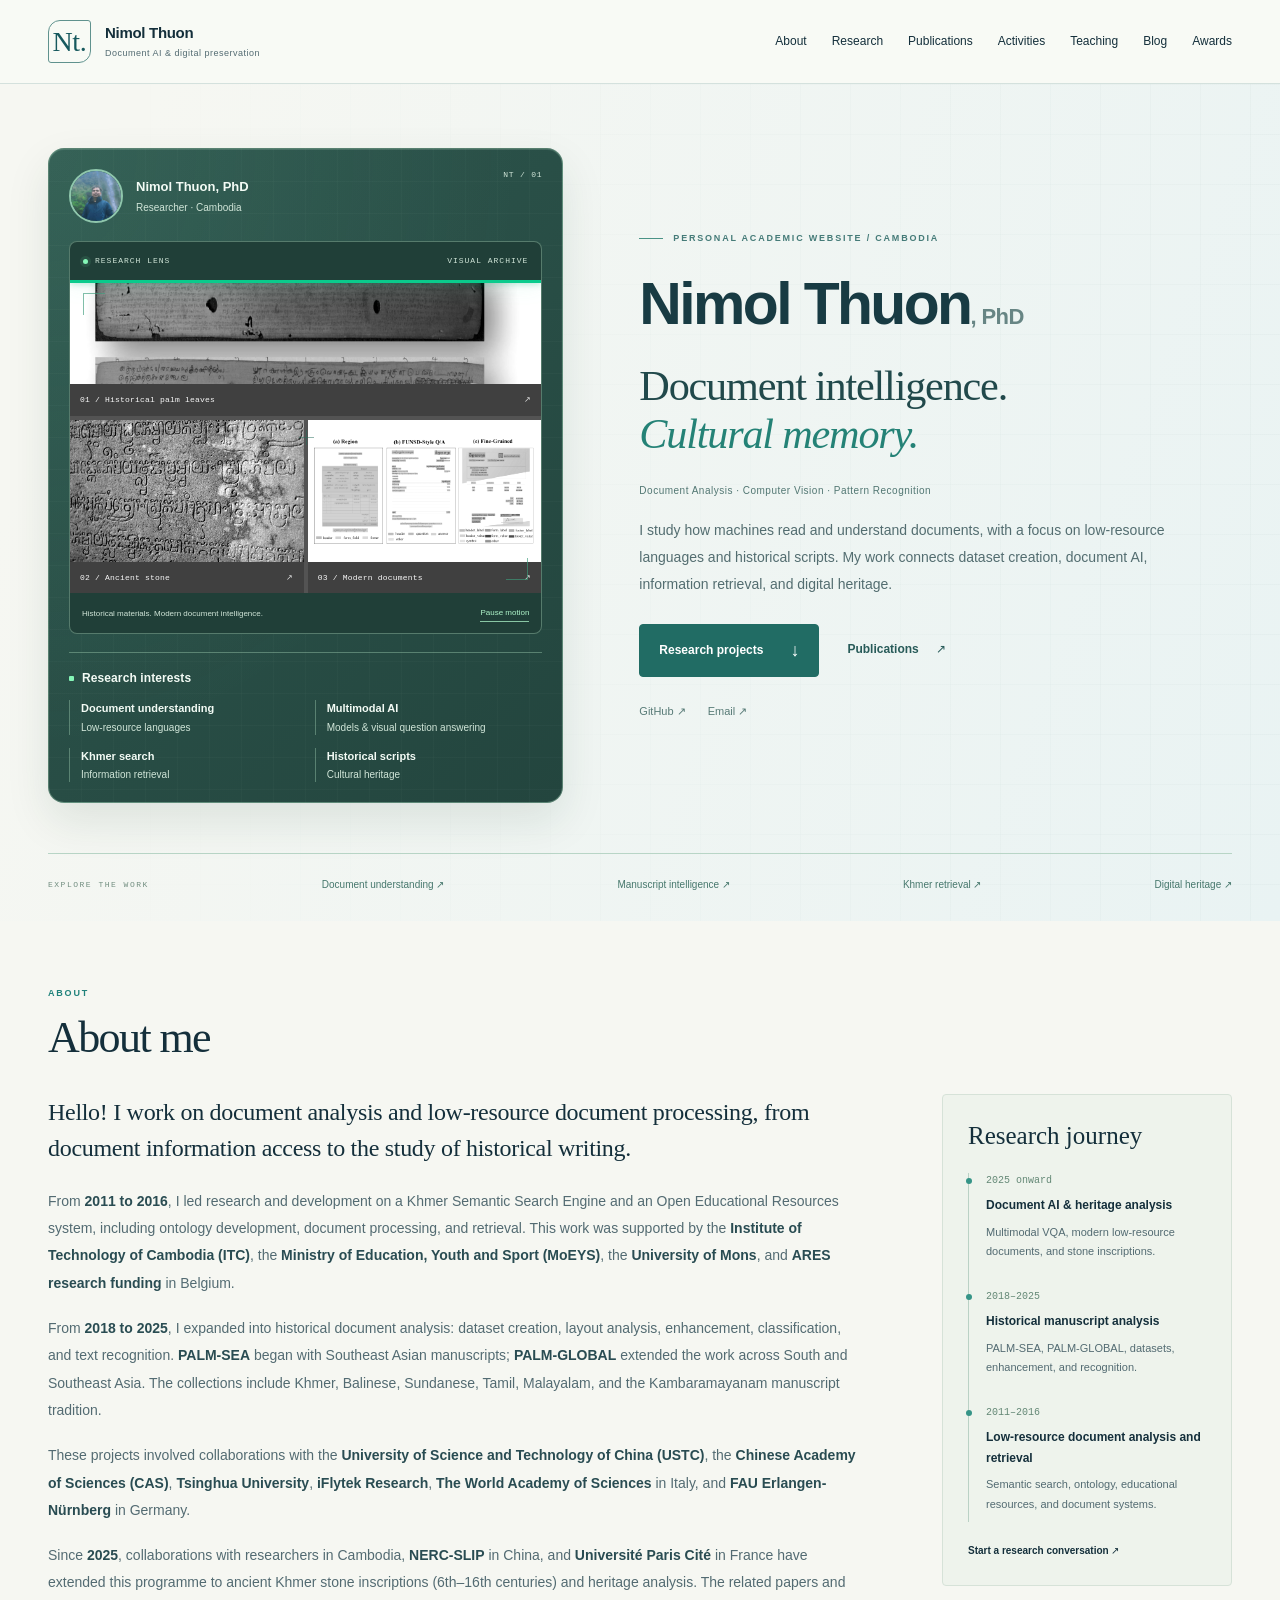
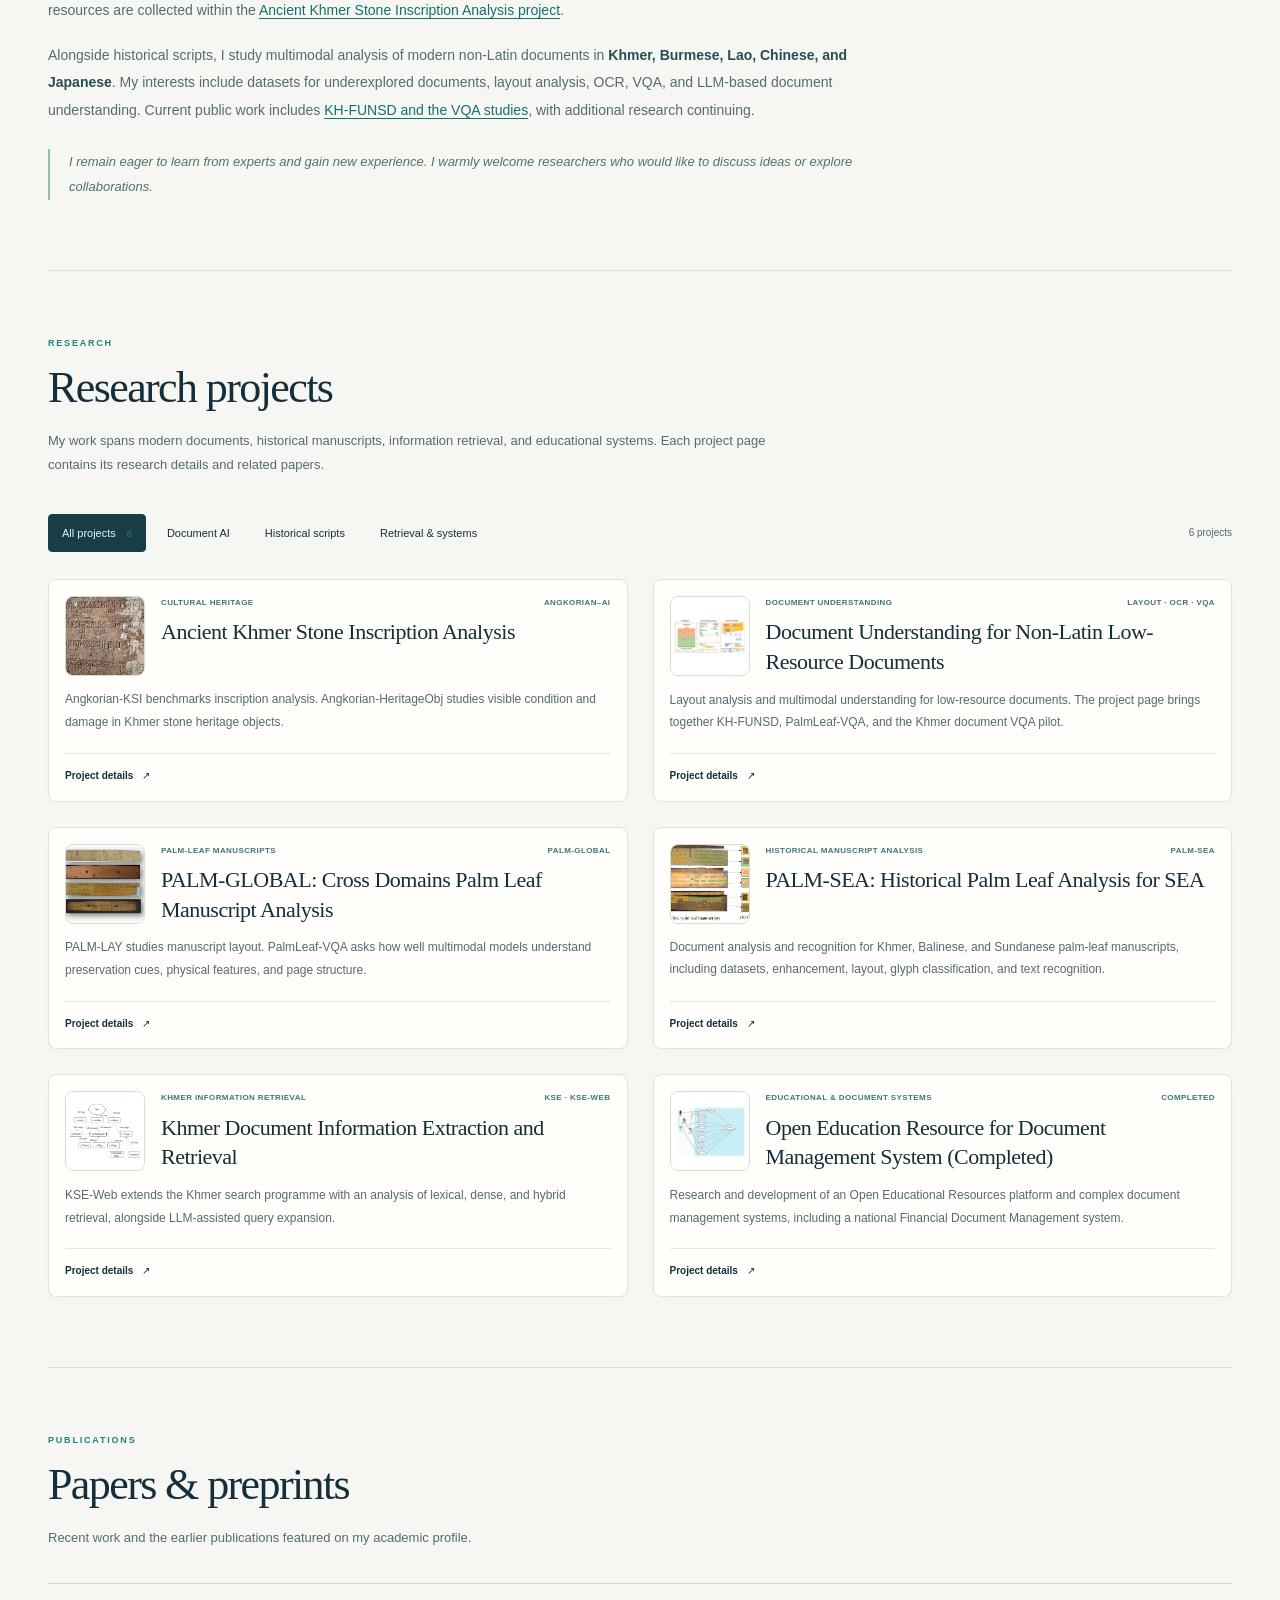
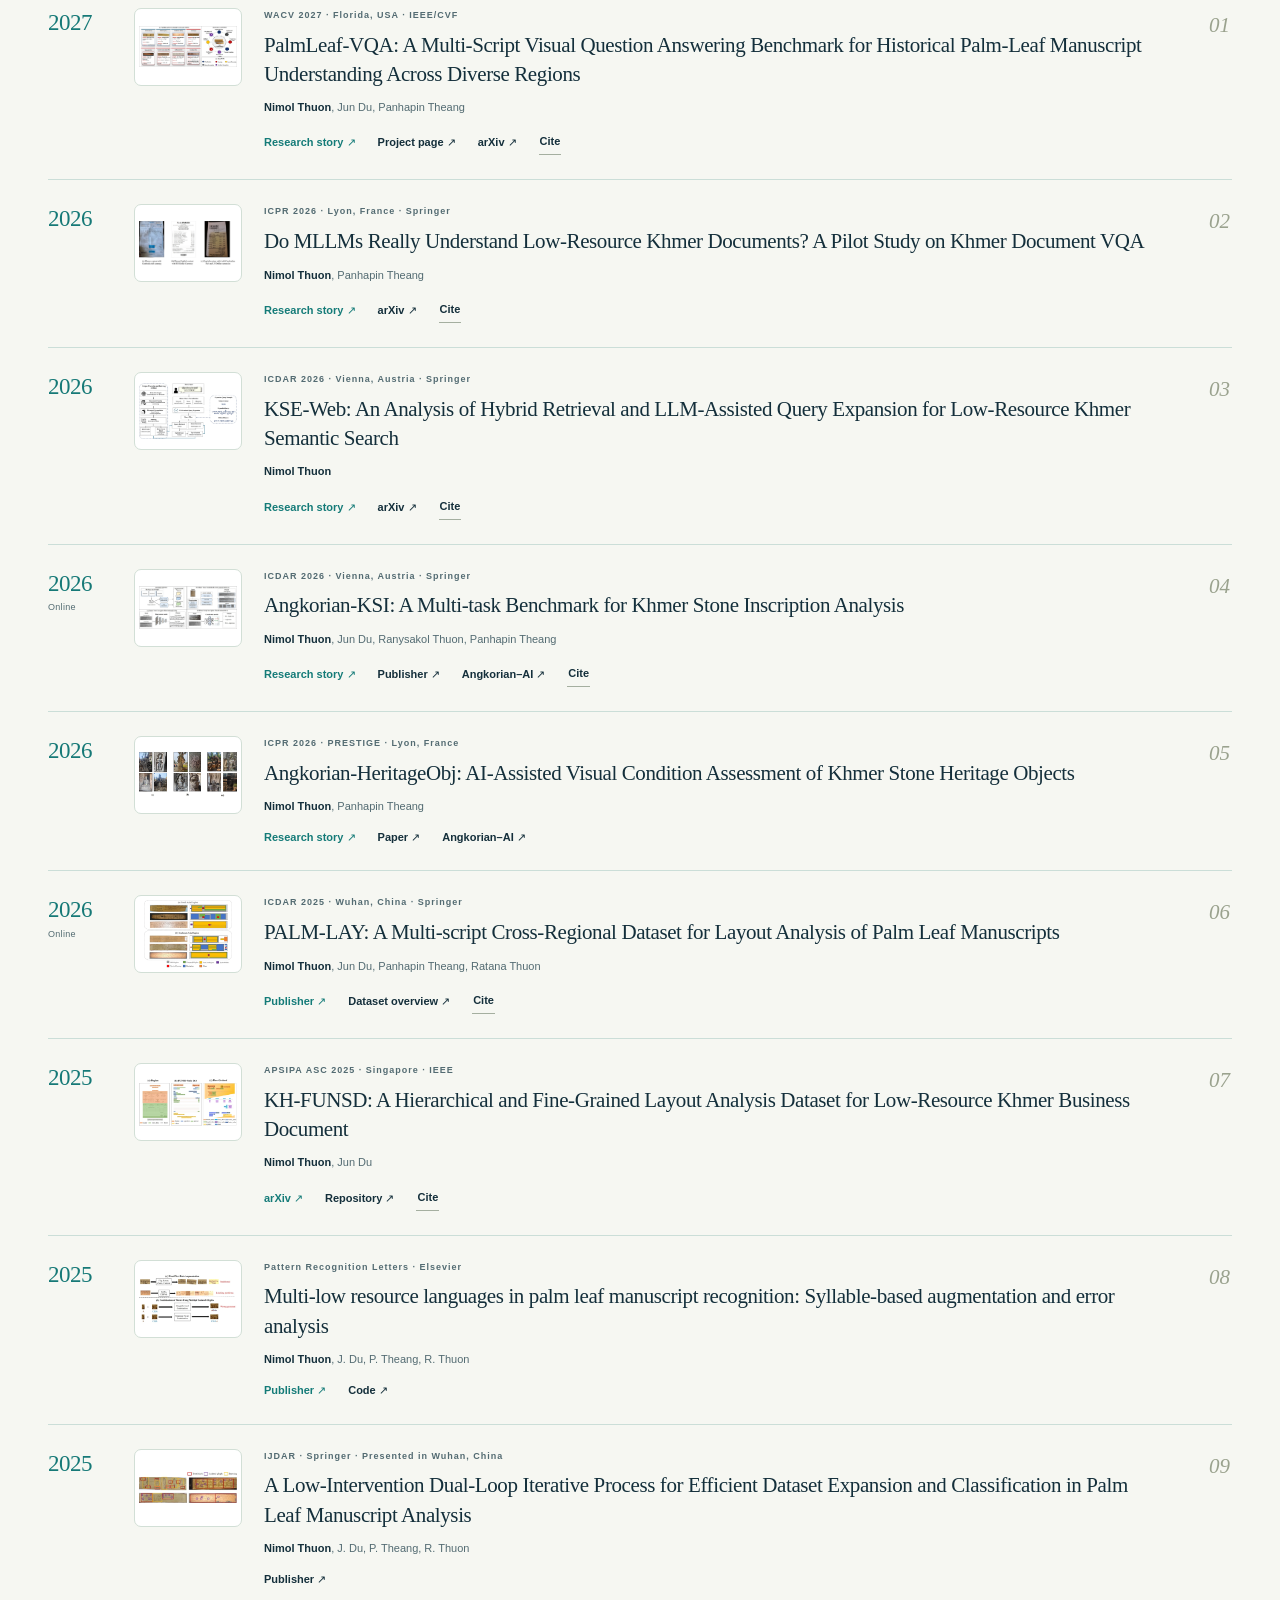
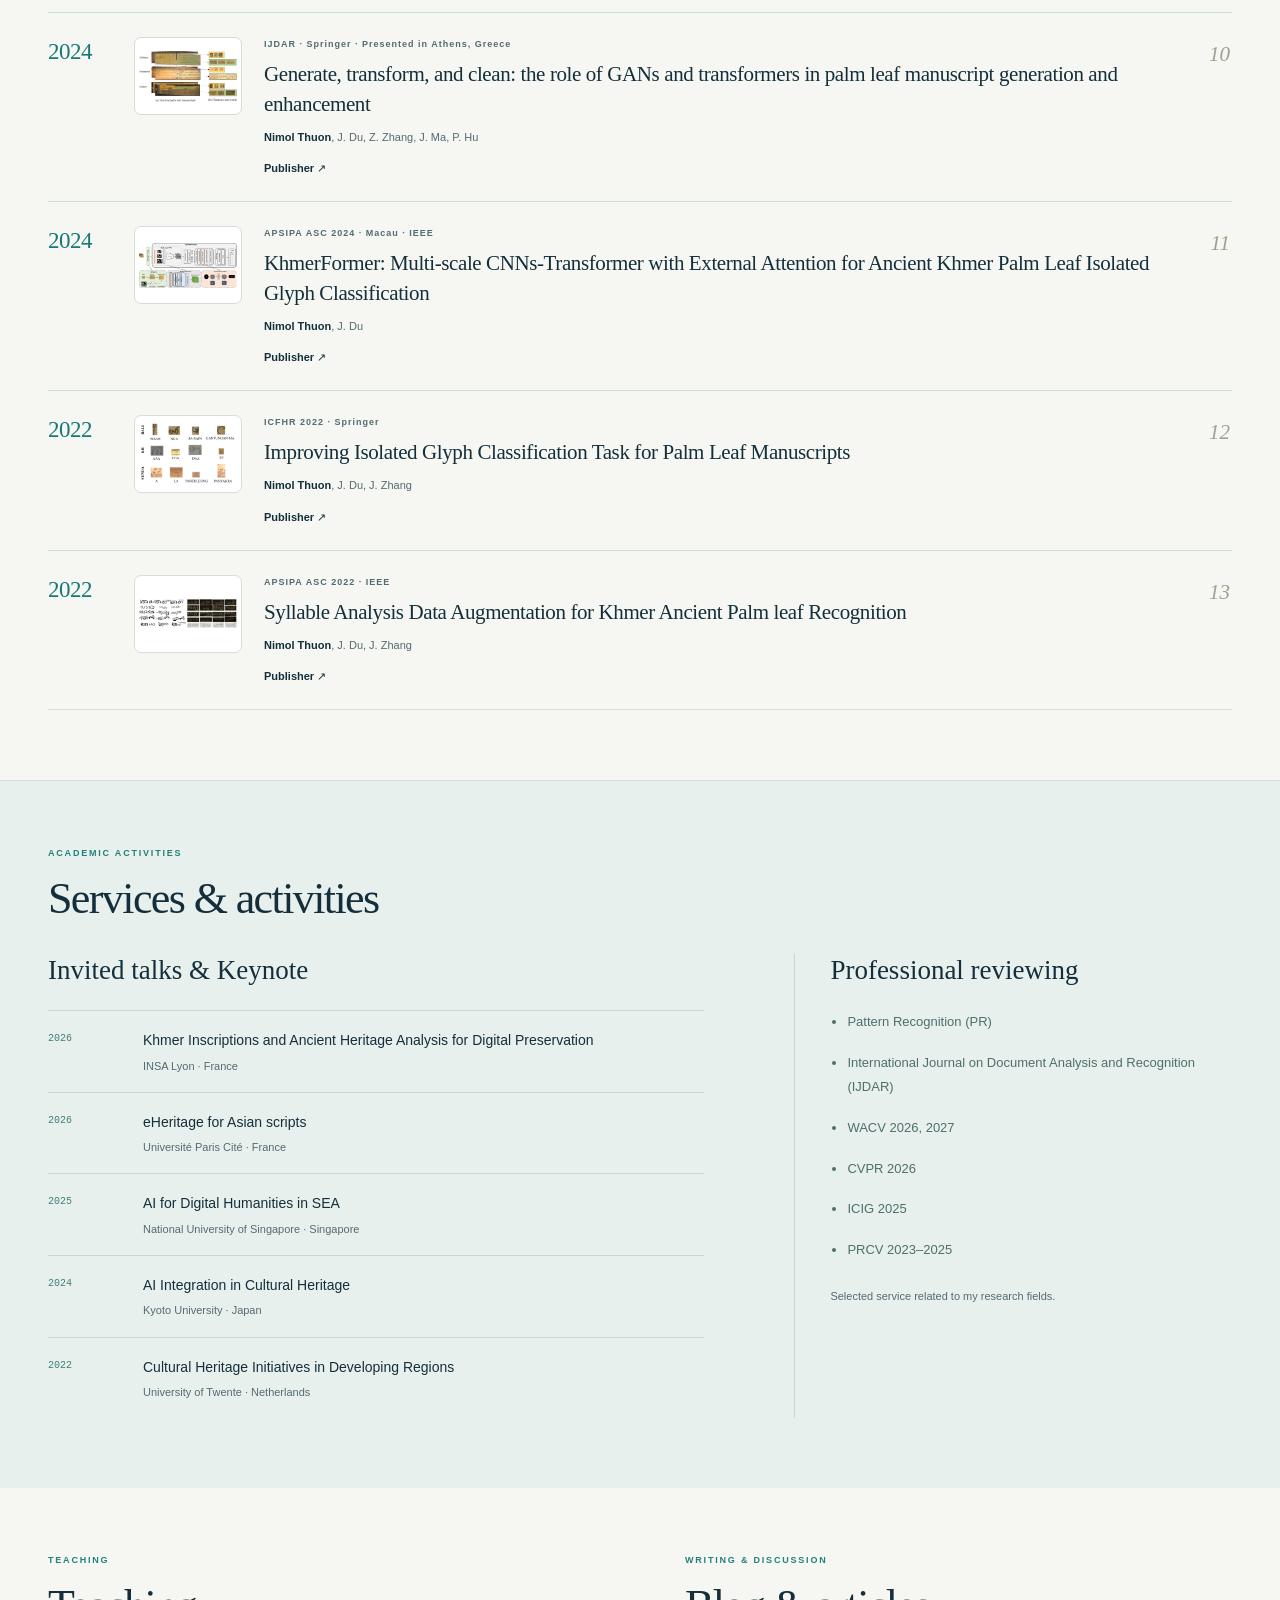
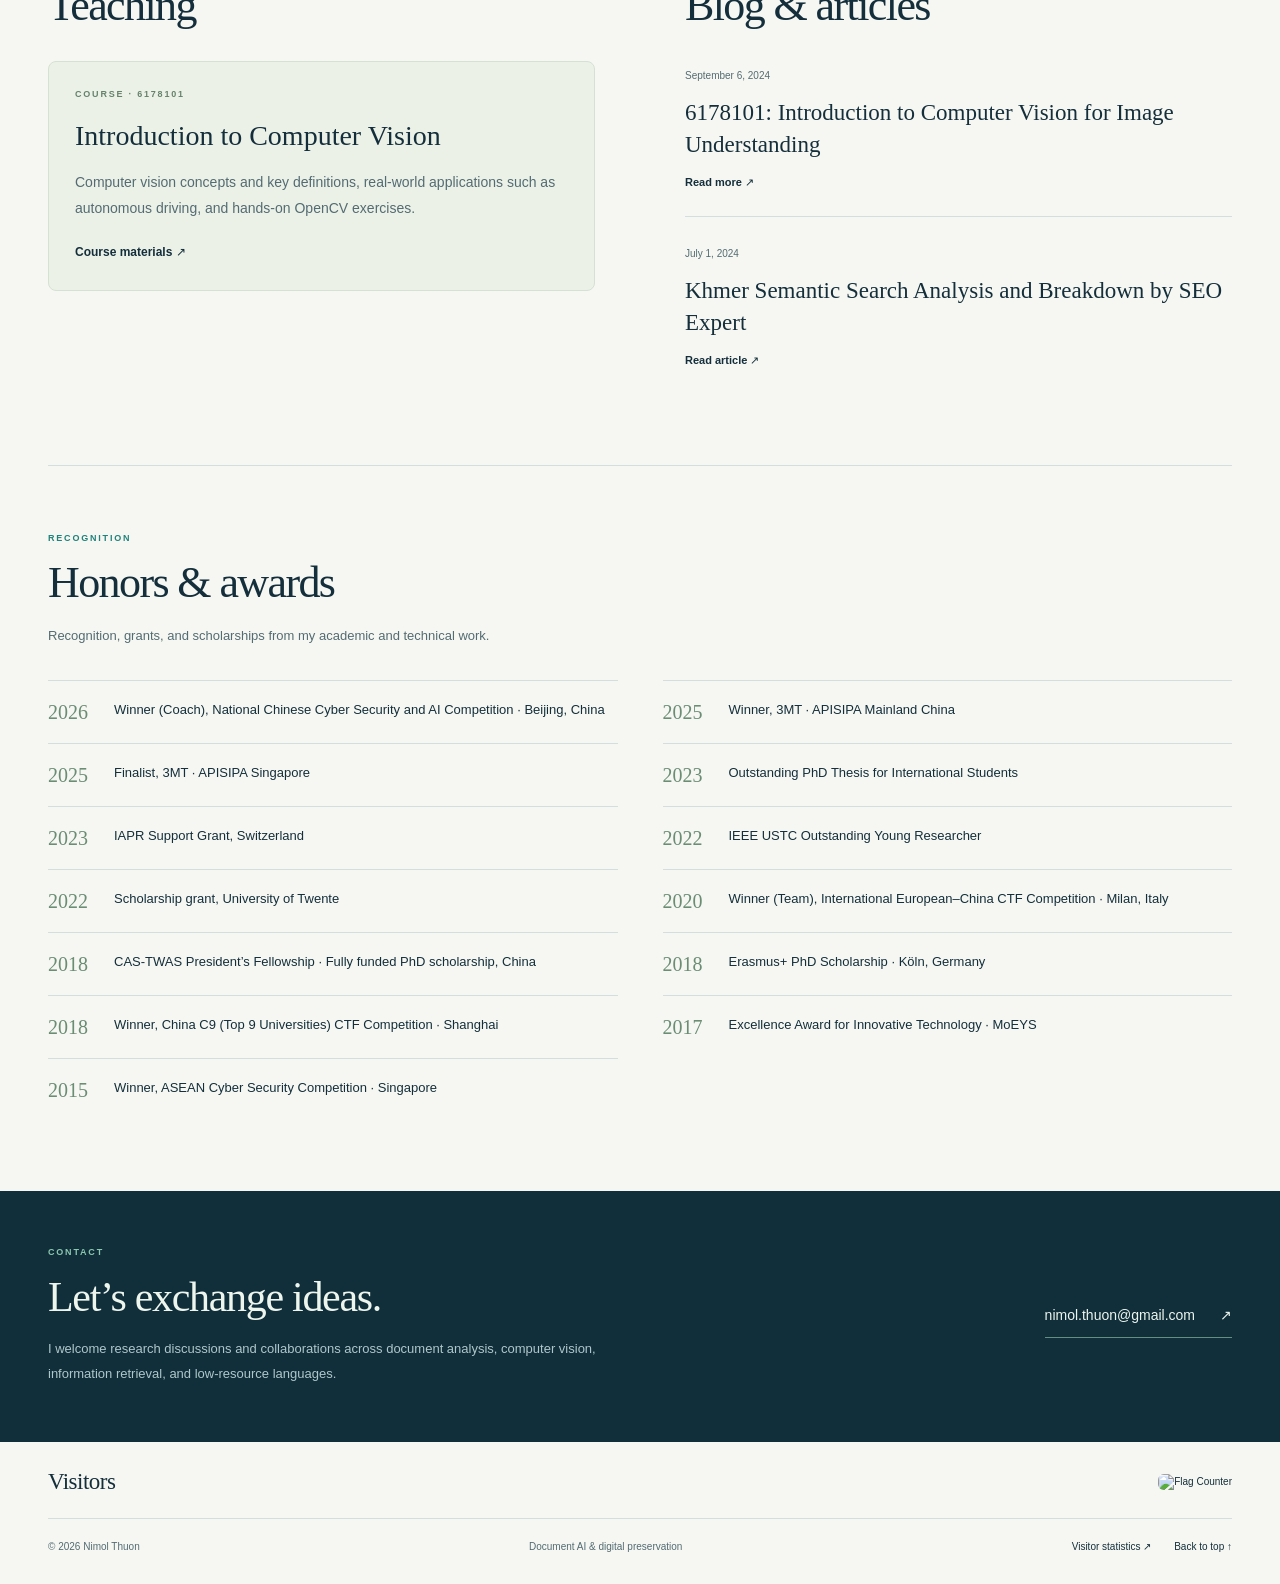
==== commit 44f9e127: "Publish the PalmLeaf-VQA paper project page" ====
--- a/index.html
+++ b/index.html
@@ -87,7 +87,7 @@
     <a class="publication-thumbnail" href="project/PLA-1/index.html#paper-palmvqa" aria-label="Explore PalmLeaf-VQA: A Multi-Script Visual Question Answering Benchmark for Historical Palm-Leaf Manuscript Understanding Across Diverse Regions" title="Figure 1 · Benchmark overview · PalmLeaf-VQA paper" data-image-source="https://arxiv.org/html/2609.31651v1#S1.F1"><img src="assets/papers/palmleaf-vqa-overview.webp" alt="PalmLeaf-VQA collections, example questions, and benchmark taxonomy" width="108" height="78" loading="lazy" decoding="async"></a>
     <div class="publication-body"><p class="publication-venue">WACV 2027 · Florida, USA · IEEE/CVF</p>
       <h3><a href="https://arxiv.org/abs/2609.31651">PalmLeaf-VQA: A Multi-Script Visual Question Answering Benchmark for Historical Palm-Leaf Manuscript Understanding Across Diverse Regions</a></h3><p><strong>Nimol Thuon</strong>, Jun Du, Panhapin Theang</p>
-      <div class="paper-links"><a href="project/PLA-1/index.html#paper-palmvqa">Research story <span aria-hidden="true">↗</span></a><a href="https://arxiv.org/abs/2609.31651">arXiv <span aria-hidden="true">↗</span></a><button class="cite-button" type="button" data-citation="palmvqa" hidden>Cite</button></div>
+      <div class="paper-links"><a href="project/PLA-1/index.html#paper-palmvqa">Research story <span aria-hidden="true">↗</span></a><a href="https://back-kh.github.io/palmleaf-vqa/">Project page <span aria-hidden="true">↗</span></a><a href="https://arxiv.org/abs/2609.31651">arXiv <span aria-hidden="true">↗</span></a><button class="cite-button" type="button" data-citation="palmvqa" hidden>Cite</button></div>
     </div><span class="paper-number" aria-hidden="true">01</span>
   </article>
 <article class="publication" id="paper-khmervqa">
